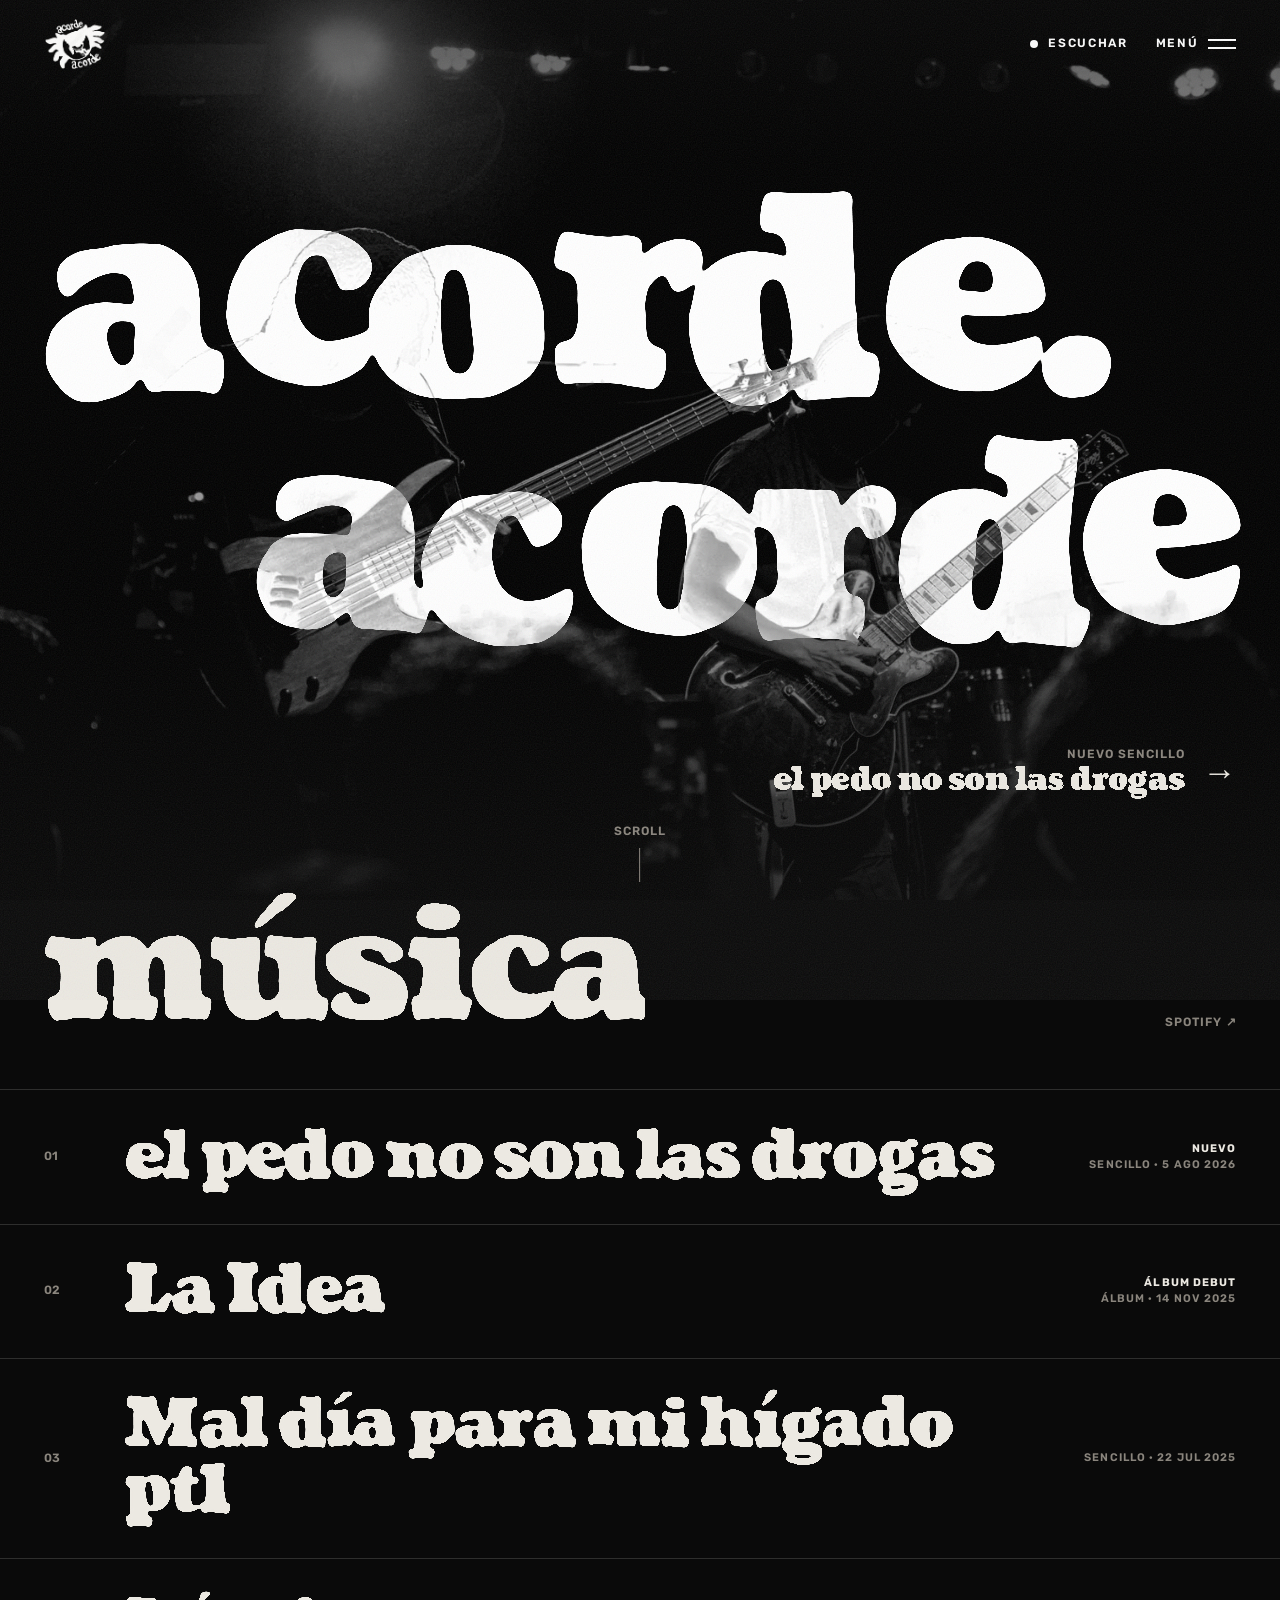
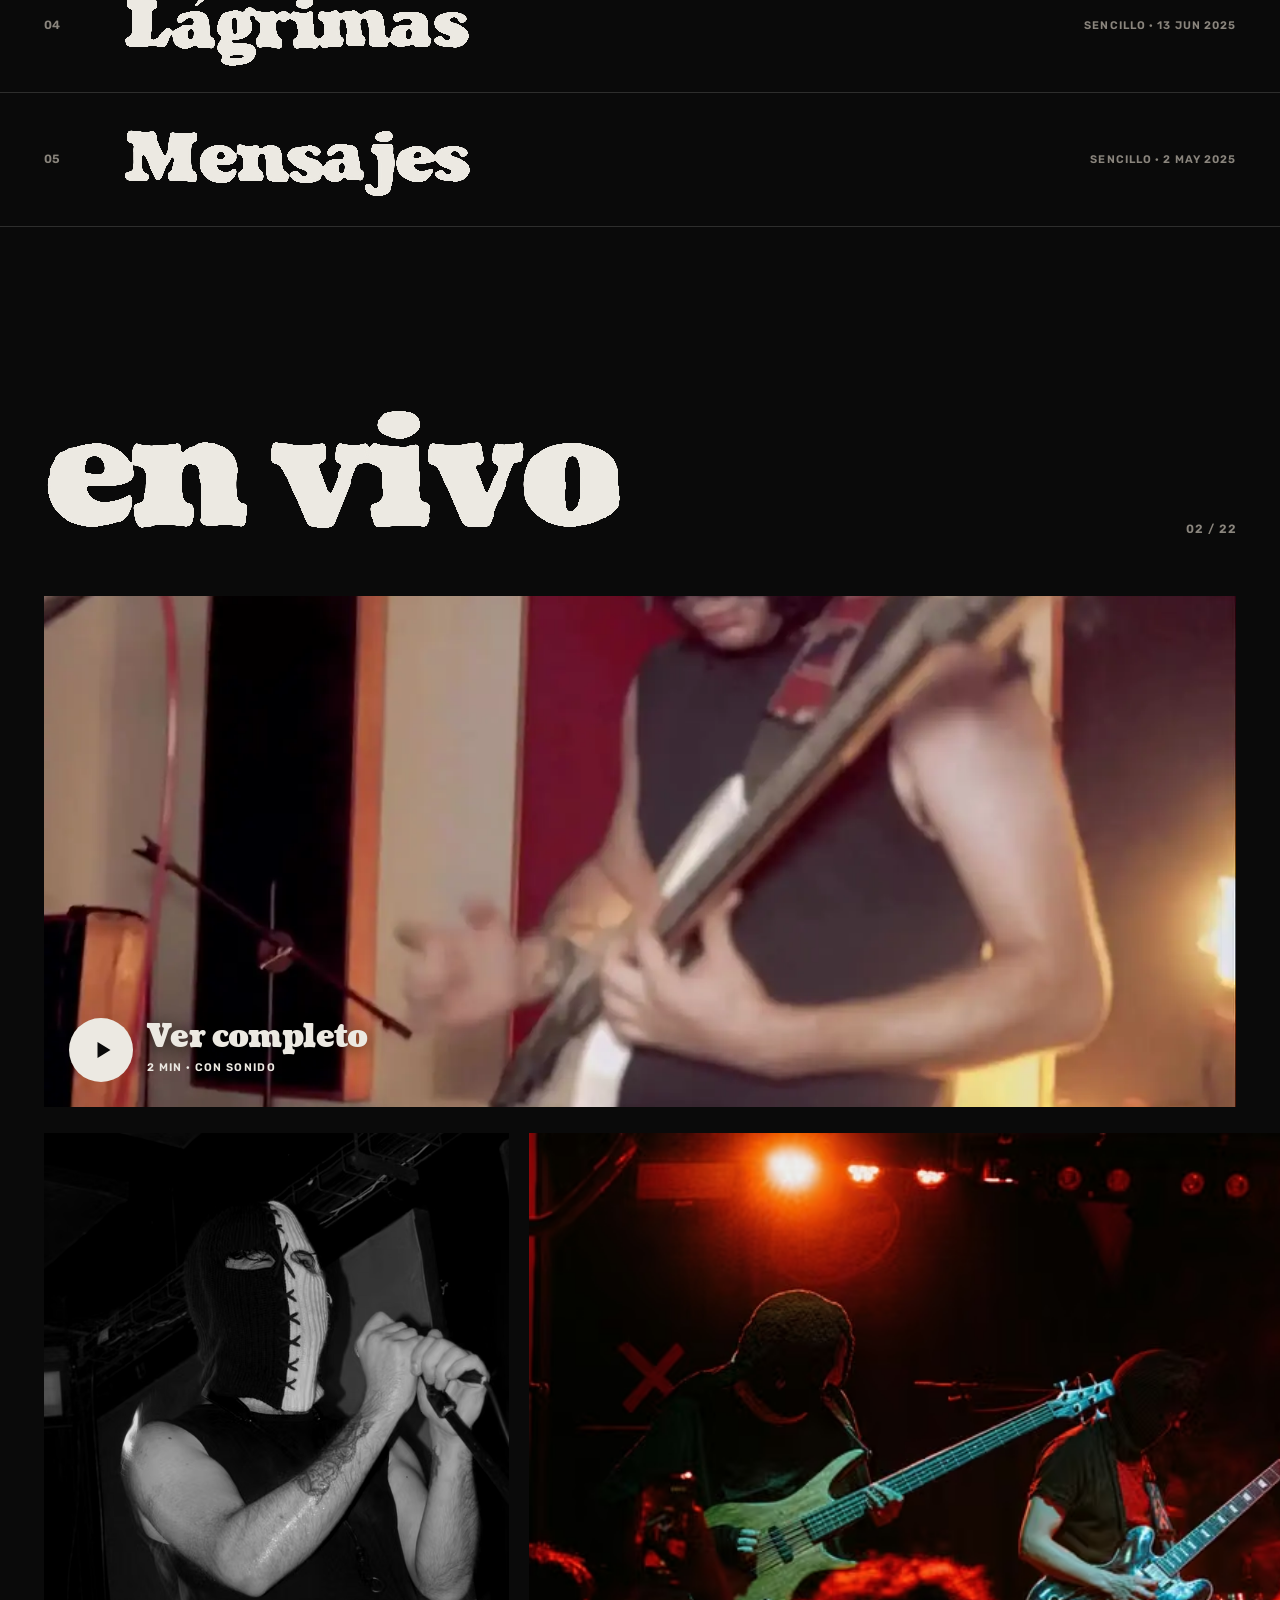
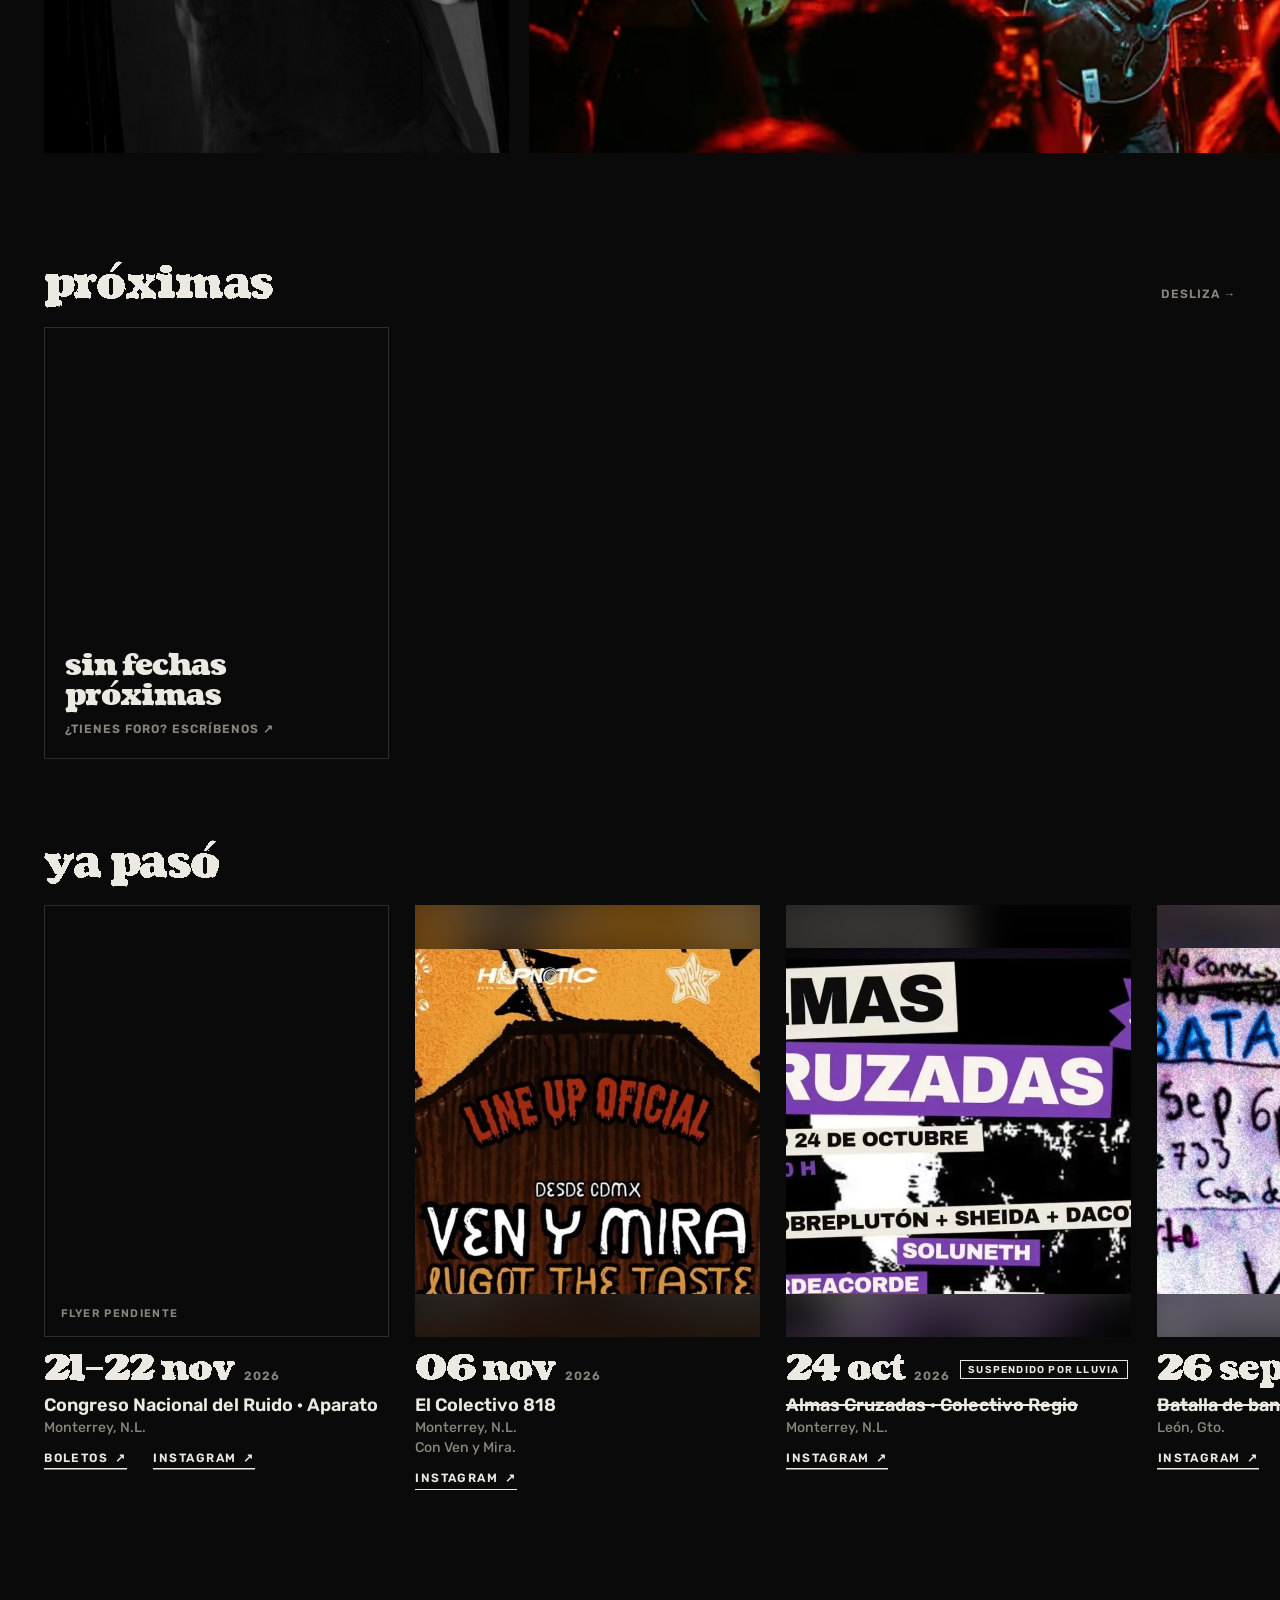
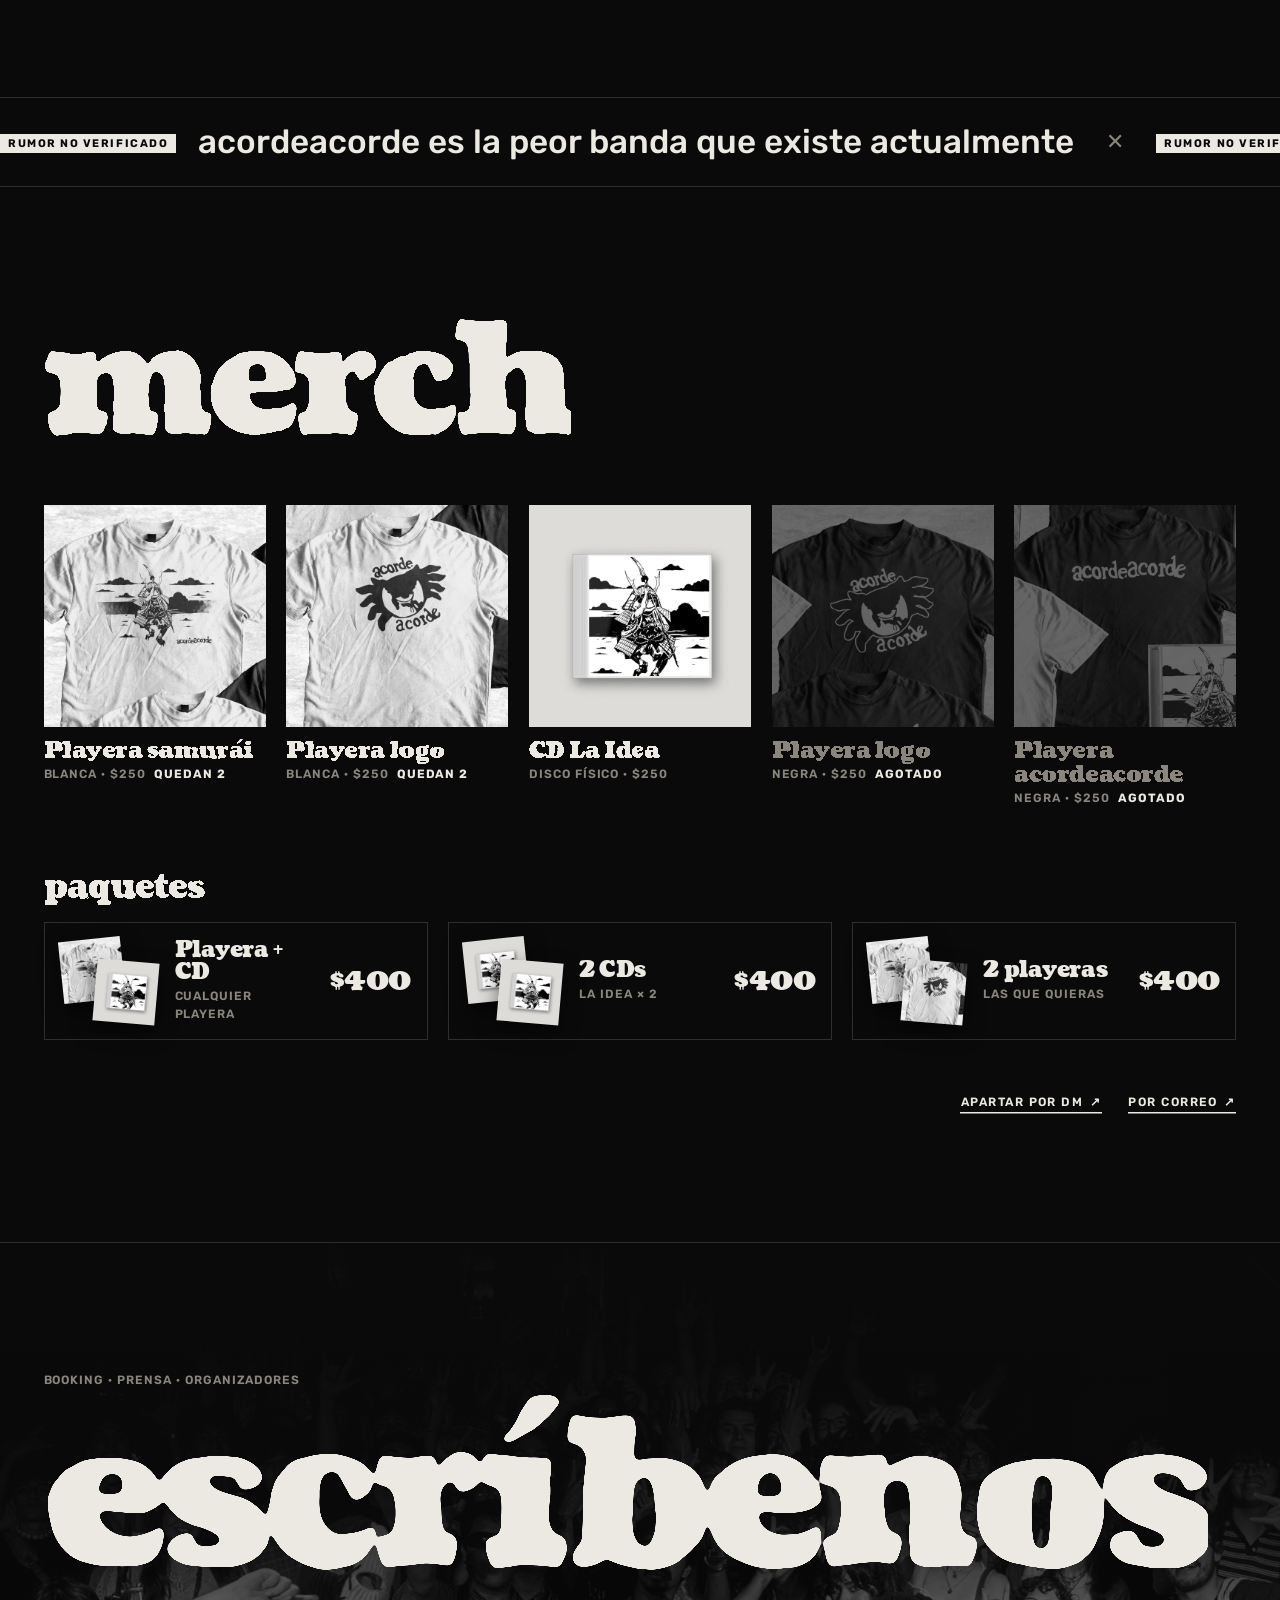
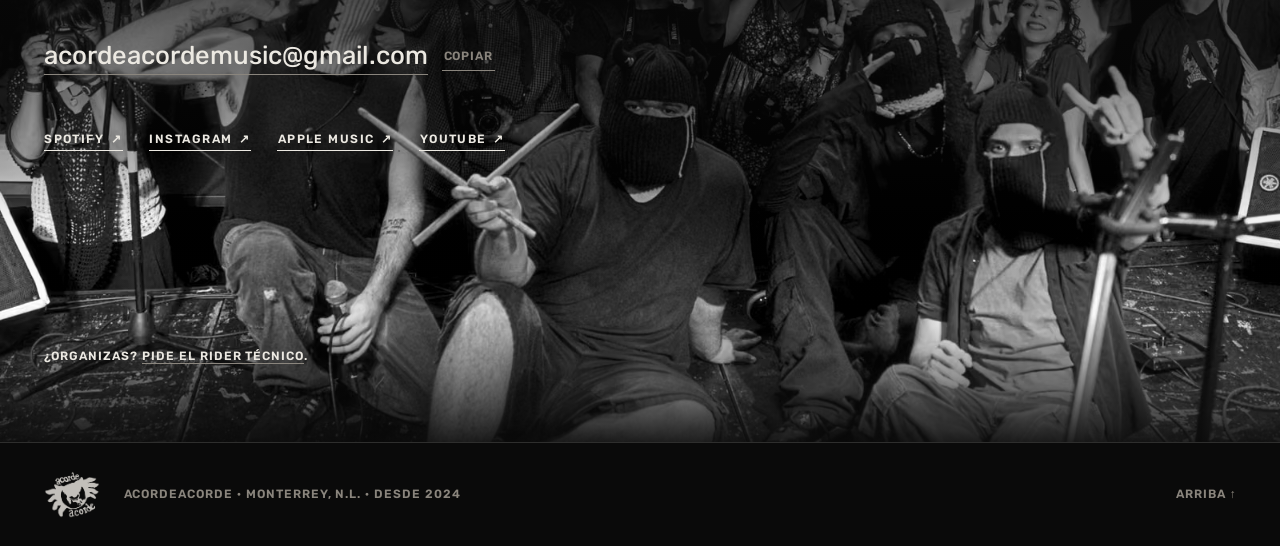
==== index.html @ 2a349753 "Celular pensado para el dedo - Barra inferior flotante (música, en vivo, merch, contacto) que marca " ====
<!doctype html>
<html lang="es-MX">
<head>
  <meta charset="utf-8">
  <meta name="viewport" content="width=device-width, initial-scale=1">
  <title>acordeacorde — sitio oficial</title>
  <meta name="description" content="acordeacorde: banda enmascarada de Monterrey, N.L. Noise rock, punk, post-punk, stoner, progresivo, teatro y poesía. Escucha La Idea y el nuevo sencillo “el pedo no son las drogas”.">
  <meta name="theme-color" content="#0a0a0a">
  <link rel="canonical" href="./">

  <meta property="og:type" content="website">
  <meta property="og:site_name" content="acordeacorde">
  <meta property="og:title" content="acordeacorde — sitio oficial">
  <meta property="og:description" content="Banda enmascarada de Monterrey, N.L. Nuevo sencillo: el pedo no son las drogas.">
  <meta property="og:image" content="assets/brand/og.jpg">
  <meta property="og:image:width" content="1200">
  <meta property="og:image:height" content="630">
  <meta property="og:locale" content="es_MX">
  <meta name="twitter:card" content="summary_large_image">

  <link rel="icon" href="assets/brand/favicon-32.png" sizes="32x32" type="image/png">
  <link rel="apple-touch-icon" href="assets/brand/apple-touch-icon.png">

  <link rel="preconnect" href="https://fonts.googleapis.com">
  <link rel="preconnect" href="https://fonts.gstatic.com" crossorigin>
  <link href="https://fonts.googleapis.com/css2?family=Coustard:wght@900&family=Rubik:wght@400..800&display=swap" rel="stylesheet">
  <link rel="preload" as="image" href="assets/brand/logo-hueso.webp">
  <link rel="stylesheet" href="styles.css">
  <script>document.documentElement.classList.add("js")</script>

  <script type="application/ld+json">
  {"@context":"https://schema.org","@type":"MusicGroup","name":"acordeacorde","foundingDate":"2024","foundingLocation":{"@type":"Place","name":"Monterrey, Nuevo León, México"},"genre":["Noise rock","Punk","Post-punk","Stoner","Rock progresivo","Experimental"],"email":"acordeacordemusic@gmail.com","sameAs":["https://open.spotify.com/artist/30RUl4HTPHJGzQqRHe2yyr","https://www.instagram.com/acorde_acorde/","https://music.apple.com/mx/artist/acordeacorde/1810382098","https://www.youtube.com/@acorde_acorde"],"album":[{"@type":"MusicAlbum","name":"La Idea","datePublished":"2025-11-14"}]}
  </script>
</head>
<body>
  <a class="skip" href="#contenido">Saltar al contenido</a>

  <!-- Filtro de tinta (lettering del logo). main.js lo hace "hervir". -->
  <svg class="defs" width="0" height="0" aria-hidden="true" focusable="false">
    <filter id="tinta" x="-5%" y="-10%" width="110%" height="120%" color-interpolation-filters="sRGB">
      <feTurbulence type="fractalNoise" baseFrequency="0.012" numOctaves="2" seed="7" result="ruido"/>
      <feDisplacementMap in="SourceGraphic" in2="ruido" scale="14" result="movido"/>
      <feGaussianBlur in="movido" stdDeviation="4" result="corrido"/>
      <feColorMatrix in="corrido" type="matrix" values="1 0 0 0 0  0 1 0 0 0  0 0 1 0 0  0 0 0 24 -11"/>
    </filter>
    <!-- misma tinta a escala de títulos y subtítulos -->
    <filter id="tinta-m" x="-5%" y="-15%" width="110%" height="130%" color-interpolation-filters="sRGB">
      <feTurbulence type="fractalNoise" baseFrequency="0.024" numOctaves="2" seed="7" result="ruido"/>
      <feDisplacementMap in="SourceGraphic" in2="ruido" scale="6" result="movido"/>
      <feGaussianBlur in="movido" stdDeviation="1.7" result="corrido"/>
      <feColorMatrix in="corrido" type="matrix" values="1 0 0 0 0  0 1 0 0 0  0 0 1 0 0  0 0 0 24 -11"/>
    </filter>
    <filter id="tinta-s" x="-5%" y="-20%" width="110%" height="140%" color-interpolation-filters="sRGB">
      <feTurbulence type="fractalNoise" baseFrequency="0.05" numOctaves="2" seed="7" result="ruido"/>
      <feDisplacementMap in="SourceGraphic" in2="ruido" scale="2.6" result="movido"/>
      <feGaussianBlur in="movido" stdDeviation=".7" result="corrido"/>
      <feColorMatrix in="corrido" type="matrix" values="1 0 0 0 0  0 1 0 0 0  0 0 1 0 0  0 0 0 18 -8"/>
    </filter>
    <filter id="tinta-fina" x="-5%" y="-5%" width="110%" height="110%">
      <feTurbulence type="fractalNoise" baseFrequency="0.03" numOctaves="2" seed="7"/>
      <feDisplacementMap in="SourceGraphic" scale="4"/>
    </filter>
  </svg>

  <!-- ============ INTRO ============ -->
  <div class="intro" id="intro" aria-hidden="true">
    <img class="intro__logo" src="assets/brand/logo-hueso.webp" width="524" height="442" alt="">
    <p class="intro__txt"><span>Monterrey, N.L.</span><span>desde 2024</span></p>
    <button class="intro__saltar" id="introSaltar" tabindex="-1">Saltar</button>
  </div>

  <div class="grano" aria-hidden="true"></div>

  <!-- ============ ENCABEZADO ============ -->
  <header class="top" id="top">
    <a class="top__logo" href="#inicio" aria-label="acordeacorde, inicio">
      <img src="assets/brand/logo-hueso.webp" width="524" height="442" alt="">
    </a>
    <a class="top__escuchar" href="#musica"><span class="punto" aria-hidden="true"></span>Escuchar</a>
    <button class="top__menu" id="menuBtn" aria-expanded="false" aria-controls="menu">
      <span class="top__menu-txt">Menú</span><span class="top__menu-ic" aria-hidden="true"><i></i><i></i></span>
    </button>
  </header>

  <nav class="menu" id="menu" aria-label="Secciones" hidden>
    <ul>
      <li><a href="#musica"><span>Música</span></a></li>
      <li><a href="#en-vivo"><span>En vivo</span></a></li>
      <li><a href="#merch"><span>Merch</span></a></li>
      <li><a href="#contacto"><span>Contacto</span></a></li>
    </ul>
    <p class="menu__pie mono"><a id="menuCorreo" href="mailto:acordeacordemusic@gmail.com">acordeacordemusic@gmail.com</a></p>
  </nav>

  <main id="contenido">

    <!-- ============ INICIO ============ -->
    <section class="inicio" id="inicio" aria-labelledby="titulo">
      <div class="inicio__foto" id="heroFotos" aria-hidden="true"><!-- main.js --></div>

      <h1 class="nombre" id="titulo">
        <span class="sr-only">acordeacorde</span>
        <span class="nombre__l" aria-hidden="true">acorde.</span>
        <span class="nombre__l nombre__l--2" aria-hidden="true">acorde</span>
      </h1>

      <div class="inicio__pie">
        <a class="nuevo" href="#musica" data-abre="0">
          <span class="mono">Nuevo sencillo</span>
          <b>el pedo no son las drogas</b>
          <span class="nuevo__flecha" aria-hidden="true">→</span>
        </a>
      </div>
      <span class="inicio__scroll mono" aria-hidden="true">Scroll</span>
    </section>

    <!-- ============ MÚSICA ============ -->
    <section class="musica" id="musica" aria-labelledby="musicaT">
      <header class="sec-head">
        <h2 class="sec-head__t lineas" id="musicaT">Música</h2>
        <a class="sec-head__link mono" id="spotifyArtista" href="https://open.spotify.com/artist/30RUl4HTPHJGzQqRHe2yyr" target="_blank" rel="noopener">Spotify ↗</a>
      </header>
      <ol class="lista" id="lanzamientos"><!-- main.js --></ol>
    </section>

    <!-- ============ EN VIVO ============ -->
    <section class="vivo" id="en-vivo" aria-labelledby="vivoT">
      <header class="sec-head">
        <h2 class="sec-head__t lineas" id="vivoT">En vivo</h2>
        <span class="sec-head__link mono" id="tiraCuenta" aria-hidden="true"></span>
      </header>
      <div class="video" id="video" hidden><!-- main.js --></div>
      <div class="tira" id="tira" tabindex="0" aria-label="Fotos en vivo. Usa las flechas para recorrerlas."><!-- main.js --></div>

      <div class="agenda">
        <div class="agenda__head">
          <h3>próximas</h3>
          <span class="mono agenda__hint" aria-hidden="true">desliza →</span>
        </div>
        <ol class="fechas" id="fechasProx" tabindex="0" aria-label="Próximas fechas. Usa las flechas para recorrerlas."><!-- main.js --></ol>
        <div class="agenda__head" id="pasadasHead">
          <h3>ya pasó</h3>
        </div>
        <ol class="fechas fechas--pasadas" id="fechasPas" tabindex="0" aria-label="Fechas pasadas. Usa las flechas para recorrerlas."><!-- main.js --></ol>
      </div>
    </section>

    <!-- ============ RUMORES (ficción declarada) ============ -->
    <div class="rumor" role="note" aria-label="Rumores no verificados (ficción)">
      <div class="rumor__pista">
        <span><b>Rumor no verificado</b> acordeacorde es la peor banda que existe actualmente</span><i aria-hidden="true">✕</i>
        <span><b>Rumor no verificado</b> uno de sus integrantes tiene prohibido entrar a Brasil</span><i aria-hidden="true">✕</i>
        <span>“Hacen buena mierda” — Maderito</span><i aria-hidden="true">✕</i>
        <span aria-hidden="true"><b>Rumor no verificado</b> acordeacorde es la peor banda que existe actualmente</span><i aria-hidden="true">✕</i>
        <span aria-hidden="true"><b>Rumor no verificado</b> uno de sus integrantes tiene prohibido entrar a Brasil</span><i aria-hidden="true">✕</i>
        <span aria-hidden="true">“Hacen buena mierda” — Maderito</span><i aria-hidden="true">✕</i>
      </div>
    </div>

    <!-- ============ MERCH ============ -->
    <section class="merch" id="merch" aria-labelledby="merchT">
      <header class="sec-head">
        <h2 class="sec-head__t lineas" id="merchT">Merch</h2>
      </header>
      <div id="catalogo"><!-- main.js --></div>
    </section>

    <!-- ============ CONTACTO ============ -->
    <section class="contacto" id="contacto" aria-labelledby="contactoT">
      <div class="contacto__foto" id="publico" aria-hidden="true"><!-- main.js --></div>
      <p class="mono contacto__k">Booking · prensa · organizadores</p>
      <h2 class="contacto__t" id="contactoT"><a id="correoGrande" href="mailto:acordeacordemusic@gmail.com"><span class="lineas">Escríbenos</span></a></h2>
      <p class="contacto__correo"><a id="correoTxt" href="mailto:acordeacordemusic@gmail.com">acordeacordemusic@gmail.com</a> <button class="copiar mono" id="copiar" type="button">Copiar</button></p>
      <ul class="redes" id="redes"><!-- main.js --></ul>
      <p class="mono contacto__rider">¿Organizas? <a id="riderLink" href="mailto:acordeacordemusic@gmail.com">Pide el rider técnico</a>.</p>
    </section>
  </main>

  <!-- Barra inferior (solo celular): navegación al alcance del pulgar -->
  <nav class="barra" id="barra" aria-label="Secciones">
    <a href="#musica" data-s="musica"><span>música</span></a>
    <a href="#en-vivo" data-s="en-vivo"><span>en vivo</span></a>
    <a href="#merch" data-s="merch"><span>merch</span></a>
    <a href="#contacto" data-s="contacto"><span>contacto</span></a>
  </nav>

  <footer class="pie">
    <img src="assets/brand/logo-hueso.webp" width="524" height="442" alt="" loading="lazy">
    <p class="mono">acordeacorde · Monterrey, N.L. · desde 2024</p>
    <a class="mono" href="#inicio">Arriba ↑</a>
  </footer>

  <!-- Portada flotante (lista de música, escritorio) -->
  <div class="flota" id="flota" aria-hidden="true"><img alt=""></div>

  <!-- Detalle de lanzamiento -->
  <dialog class="detalle" id="detalle" aria-labelledby="detalleT">
    <div class="detalle__asa" id="detalleAsa" aria-hidden="true"><i></i></div>
    <button class="detalle__cerrar mono" id="detalleCerrar">Cerrar ✕</button>
    <div class="detalle__in" id="detalleIn"><!-- main.js --></div>
  </dialog>

  <script src="contenido.js"></script>
  <script src="main.js"></script>
</body>
</html>
---- styles.css ----
/* =====================================================================
   acordeacorde — noir
   Negro, hueso, gris y grano. Nada más.
   ===================================================================== */

:root {
  --negro: #0a0a0a;
  --negro-2: #141414;
  --hueso: #ece9e2;
  --gris: #8a857d;
  --linea: rgba(236, 233, 226, .16);

  --logo: "Coustard", Georgia, serif;
  --sans: "Rubik", "Helvetica Neue", Arial, sans-serif;
  --mono: var(--sans);

  --m: clamp(16px, 3.4vw, 56px);
  --ease: cubic-bezier(.76, 0, .24, 1);
  --out: cubic-bezier(.16, 1, .3, 1);
}

*, *::before, *::after { box-sizing: border-box; }
html { -webkit-text-size-adjust: 100%; scroll-behavior: smooth; scroll-padding-top: 90px; }
body {
  margin: 0; background: var(--negro); color: var(--hueso);
  font-family: var(--sans); font-size: 17px; font-weight: 450; line-height: 1.45;
  overflow-x: hidden; -webkit-font-smoothing: antialiased;
}
body.bloqueado { overflow: hidden; }
img { display: block; max-width: 100%; height: auto; }
a { color: inherit; text-decoration: none; }
button { font: inherit; color: inherit; background: none; border: 0; padding: 0; cursor: pointer; }
:focus-visible { outline: 2px solid var(--hueso); outline-offset: 4px; }
::selection { background: var(--hueso); color: var(--negro); }
.mono { font-family: var(--mono); font-weight: 600; font-size: 12px; letter-spacing: .08em; text-transform: uppercase; line-height: 1.5; }
.sr-only { position: absolute; width: 1px; height: 1px; overflow: hidden; clip: rect(0 0 0 0); white-space: nowrap; }
.skip { position: absolute; left: 8px; top: -60px; z-index: 999; background: var(--hueso); color: var(--negro); padding: 10px 14px; }
.skip:focus { top: 8px; }
.defs { position: absolute; }

/* grano de película */
.grano {
  position: fixed; inset: -100px; z-index: 90; pointer-events: none; opacity: .09;
  background: url("data:image/svg+xml,%3Csvg xmlns='http://www.w3.org/2000/svg' width='200' height='200'%3E%3Cfilter id='g'%3E%3CfeTurbulence type='fractalNoise' baseFrequency='.85' numOctaves='2' stitchTiles='stitch'/%3E%3C/filter%3E%3Crect width='100%25' height='100%25' filter='url(%23g)'/%3E%3C/svg%3E");
  animation: grano .9s steps(5) infinite;
}
@keyframes grano { 20% { transform: translate(-40px, 20px); } 40% { transform: translate(30px, -50px); } 60% { transform: translate(-20px, 40px); } 80% { transform: translate(50px, 10px); } }

/* ---------- INTRO ---------- */
.intro {
  position: fixed; inset: 0; z-index: 200; background: var(--negro);
  display: grid; place-items: center; align-content: center; gap: 28px;
}
.intro__logo {
  width: min(56vw, 360px); filter: url(#tinta-fina);
  clip-path: circle(0% at 48% 56%);
  animation: tintaRiega 1.25s var(--out) .15s forwards;
}
@keyframes tintaRiega { to { clip-path: circle(80% at 48% 56%); } }
.intro__txt { display: flex; gap: 24px; margin: 0; font-family: var(--mono); font-weight: 600; font-size: 11px; letter-spacing: .3em; text-transform: uppercase; color: var(--gris); }
.intro__txt span { opacity: 0; animation: aparece .6s ease forwards; }
.intro__txt span:first-child { animation-delay: .9s; }
.intro__txt span:last-child { animation-delay: 1.05s; }
@keyframes aparece { to { opacity: 1; } }
.intro__saltar { position: absolute; bottom: 24px; right: var(--m); font-family: var(--mono); font-weight: 600; font-size: 11px; letter-spacing: .2em; text-transform: uppercase; color: var(--gris); }
.intro.sale { animation: introSale 1s var(--ease) forwards; }
.intro.sale .intro__logo { animation: none; clip-path: none; transform: scale(.9); transition: transform 1s var(--ease); }
@keyframes introSale { to { clip-path: inset(0 0 100% 0); } }
.intro.fuera { display: none; }
.no-js .intro, .sin-intro .intro { display: none; }

/* ---------- ENCABEZADO ---------- */
.top {
  position: fixed; top: 0; left: 0; right: 0; z-index: 60;
  display: flex; align-items: center; gap: 28px; padding: 18px var(--m);
  mix-blend-mode: difference; color: #fff;
}
.top__logo { margin-right: auto; }
.top__logo img { width: 62px; filter: brightness(1.1); }
.top__escuchar, .top__menu { font-family: var(--mono); font-weight: 600; font-size: 12px; letter-spacing: .14em; text-transform: uppercase; display: inline-flex; align-items: center; gap: 10px; }
.punto { width: 8px; height: 8px; border-radius: 50%; background: currentColor; animation: late 1.6s ease-in-out infinite; }
@keyframes late { 50% { transform: scale(.4); opacity: .4; } }
.top__menu-ic { position: relative; width: 28px; height: 10px; }
.top__menu-ic i { position: absolute; left: 0; right: 0; height: 2px; background: currentColor; transition: transform .5s var(--ease), top .5s var(--ease); }
.top__menu-ic i:first-child { top: 0; }
.top__menu-ic i:last-child { top: 8px; }
.menu-abierto .top__menu-ic i:first-child { top: 4px; transform: rotate(45deg); }
.menu-abierto .top__menu-ic i:last-child { top: 4px; transform: rotate(-45deg); }
@media (max-width: 520px) { .top__escuchar { display: none; } .top__logo img { width: 52px; } }

/* ---------- MENÚ ---------- */
.menu {
  position: fixed; inset: 0; z-index: 55; background: var(--negro-2);
  display: flex; flex-direction: column; justify-content: center; padding: 100px var(--m) 32px;
  clip-path: inset(0 0 100% 0); transition: clip-path .8s var(--ease), visibility 0s .8s; visibility: hidden;
}
.menu[hidden] { display: flex; }
.menu-abierto .menu { clip-path: inset(0); visibility: visible; transition: clip-path .8s var(--ease); }
.menu ul { list-style: none; margin: 0; padding: 0; }
.menu li { overflow: hidden; margin-bottom: -.12em; font-size: clamp(56px, 13vw, 170px); line-height: 0; }
.menu li a { display: block; line-height: 1; }
.menu a span {
  display: inline-block; font-family: var(--logo); font-weight: 900; text-transform: lowercase; filter: url(#tinta-m);
  font-size: clamp(56px, 13vw, 170px); line-height: 1.12; letter-spacing: -.04em; padding-right: .1em;
  transform: translateY(105%); transition: transform .8s var(--out), color .3s;
}
.menu-abierto .menu a span { transform: none; }
.menu li:nth-child(2) a span { transition-delay: .05s; }
.menu li:nth-child(3) a span { transition-delay: .1s; }
.menu li:nth-child(4) a span { transition-delay: .15s; }
.menu ul:hover a span { color: var(--gris); }
.menu ul a:hover span, .menu a:focus-visible span { color: var(--hueso); }
.menu__pie { margin-top: auto; color: var(--gris); }

/* ---------- INICIO ---------- */
.inicio {
  position: relative; min-height: 100vh; min-height: 100svh; overflow: hidden;
  display: flex; flex-direction: column; justify-content: center; padding: 110px var(--m) 40px;
}
.inicio__foto { position: absolute; z-index: 0; inset: 0; overflow: hidden; background: var(--negro); }
.inicio__foto::after {
  content: ""; position: absolute; inset: 0; z-index: 2; pointer-events: none;
  background: linear-gradient(to bottom, rgba(10,10,10,.55) 0%, rgba(10,10,10,0) 22%, rgba(10,10,10,0) 62%, rgba(10,10,10,.75) 100%);
}
.inicio__foto img {
  position: absolute; inset: 0; width: 100%; height: 100%; object-fit: cover;
  filter: grayscale(1) contrast(1.12) brightness(.62);
  clip-path: inset(100% 0 0 0); transform: scale(1.12);
  transition: clip-path 1.3s var(--ease), transform 6s linear;
}
.inicio__foto img.ve { clip-path: inset(0); transform: scale(1); }
.inicio__foto img.sale { z-index: 0; }
.inicio__foto img.ve { z-index: 1; }

.nombre {
  position: relative; z-index: 2; margin: 0; font-family: var(--logo); font-weight: 900; text-transform: lowercase;
  font-size: 22vw; line-height: .86; letter-spacing: -.045em;
  color: #fff; mix-blend-mode: difference;
}
.nombre__l { display: block; padding: .02em 0 .1em; filter: url(#tinta); white-space: nowrap; }
.nombre__l--2 { text-align: right; margin-top: -.12em; }
.nombre i {
  font-style: normal; display: inline-block; transform-origin: 50% 90%;
  transform: translateY(var(--y, 0)) rotate(var(--g, 0));
}
.js .nombre i { opacity: 0; transform: translateY(-1.1em) rotate(calc(var(--g, 0deg) * -6)); }
.listo .nombre i {
  opacity: 1; transform: translateY(var(--y, 0)) rotate(var(--g, 0));
  transition: transform 1s cubic-bezier(.34, 1.56, .64, 1) var(--d, 0s), opacity .2s linear var(--d, 0s);
}
.listo .nombre i.brinca { animation: brinca .6s cubic-bezier(.34, 1.56, .64, 1); }
@keyframes brinca {
  0% { transform: translateY(var(--y, 0)) rotate(var(--g, 0)); }
  40% { transform: translateY(calc(var(--y, 0em) - .16em)) rotate(calc(var(--g, 0deg) * -3)); }
  100% { transform: translateY(var(--y, 0)) rotate(var(--g, 0)); }
}

.inicio__pie {
  position: relative; z-index: 3; display: flex; justify-content: flex-end; align-items: flex-end; gap: 24px;
  margin-top: 6vh; flex-wrap: wrap;
}
.nuevo { display: grid; grid-template-columns: auto auto; gap: 2px 18px; align-items: end; text-align: right; }
.nuevo .mono { grid-column: 1; color: var(--gris); }
.nuevo b { grid-column: 1; font-family: var(--logo); font-weight: 900; letter-spacing: -.02em; filter: url(#tinta-s); font-size: clamp(22px, 2.4vw, 34px); line-height: 1.05; }
.nuevo__flecha { grid-column: 2; grid-row: 1 / span 2; font-size: 34px; transition: transform .5s var(--out); }
.nuevo:hover .nuevo__flecha { transform: translateX(8px); }
.inicio__scroll { position: absolute; left: 50%; bottom: 18px; transform: translateX(-50%); color: var(--gris); z-index: 3; }
.inicio__scroll::after { content: ""; display: block; width: 1px; height: 34px; margin: 8px auto 0; background: currentColor; animation: baja 1.8s var(--ease) infinite; transform-origin: top; }
@keyframes baja { 0% { transform: scaleY(0); } 50% { transform: scaleY(1); transform-origin: top; } 51% { transform-origin: bottom; } 100% { transform: scaleY(0); transform-origin: bottom; } }
@media (max-width: 760px) {
  .nombre { font-size: 23.4vw; }
  .inicio__pie { flex-direction: column; align-items: flex-start; }
  .nuevo { text-align: left; }
}

/* ---------- Texto que entra por líneas ---------- */
.lineas .l { display: block; overflow: hidden; padding: .3em 0 .08em; margin: -.3em 0 -.08em; }
.lineas .l > span { display: inline-block; }
.js .lineas .l > span { transform: translateY(105%); transition: transform 1.1s var(--out) var(--d, 0s); }
.js .lineas.visto .l > span { transform: none; }

/* ---------- Encabezado de sección ---------- */
.sec-head { display: flex; align-items: flex-end; justify-content: space-between; gap: 20px; padding: 0 var(--m); margin-bottom: clamp(24px, 4vw, 56px); }
.sec-head__t { margin: 0; font-family: var(--logo); font-weight: 900; text-transform: lowercase; filter: url(#tinta-m); font-size: clamp(64px, 12vw, 200px); line-height: .9; letter-spacing: -.04em; }
.sec-head__link { color: var(--gris); padding-bottom: .6em; white-space: nowrap; }
.sec-head__link:hover { color: var(--hueso); }

/* ---------- MÚSICA: lista tipo proyectos ---------- */
.musica { padding-bottom: clamp(90px, 14vw, 200px); }
.lista { list-style: none; margin: 0; padding: 0; border-top: 1px solid var(--linea); }
.lista li { border-bottom: 1px solid var(--linea); }
.lista button {
  width: 100%; display: grid; grid-template-columns: 64px 1fr auto; align-items: center; gap: 16px;
  padding: clamp(18px, 2.6vw, 34px) var(--m); text-align: left; position: relative; overflow: hidden;
}
.lista button::before {
  content: ""; position: absolute; inset: 0; background: var(--hueso); transform: scaleY(0); transform-origin: bottom;
  transition: transform .6s var(--ease); z-index: 0;
}
.lista button > * { position: relative; z-index: 1; transition: color .4s; }
.lista button:hover::before, .lista button:focus-visible::before { transform: scaleY(1); }
.lista button:hover > *, .lista button:focus-visible > * { color: var(--negro); }
.lista__n { font-family: var(--mono); font-weight: 600; font-size: 12px; color: var(--gris); }
.lista__t { font-family: var(--logo); font-weight: 900; filter: url(#tinta-m); font-size: clamp(30px, 5.2vw, 84px); line-height: 1; letter-spacing: -.03em; transition: transform .6s var(--out), color .4s; }
.lista button:hover .lista__t { transform: translateX(14px); }
.lista__m { font-family: var(--mono); font-weight: 600; font-size: 11px; letter-spacing: .1em; text-transform: uppercase; color: var(--gris); text-align: right; white-space: nowrap; }
.lista__m b { display: block; color: var(--hueso); font-weight: 700; }
.lista button:hover .lista__m b { color: var(--negro); }
.lista__mini { display: none; }
@media (max-width: 700px) {
  .lista button { grid-template-columns: 56px 1fr; grid-template-rows: auto auto; gap: 4px 14px; }
  .lista__t { filter: url(#tinta-s); }
  .lista__mini { display: block; grid-row: 1 / span 2; width: 56px; height: 56px; object-fit: cover; }
  .lista__n { display: none; }
  .lista__m { grid-column: 2; text-align: left; }
  .lista__m b { display: inline; margin-right: 8px; }
}

/* portada que sigue al cursor */
.flota {
  position: fixed; top: 0; left: 0; z-index: 40; width: 300px; aspect-ratio: 1; pointer-events: none;
  opacity: 0; transform: translate(-50%, -50%) scale(.6); transition: opacity .35s, scale .35s;
}
.flota img { width: 100%; height: 100%; object-fit: cover; box-shadow: 0 30px 60px rgba(0,0,0,.6); }
.flota.ve { opacity: 1; }
@media (hover: none), (max-width: 700px) { .flota { display: none; } }

/* ---------- DETALLE ---------- */
.detalle {
  border: 0; padding: 0; margin: 0; max-width: none; max-height: none; width: 100%; height: 100%;
  background: var(--negro); color: var(--hueso); overflow-y: auto;
}
.detalle::backdrop { background: rgba(0,0,0,.7); }
.detalle[open] { animation: detalleEntra .7s var(--ease); }
@keyframes detalleEntra { from { clip-path: inset(100% 0 0 0); } to { clip-path: inset(0); } }
.detalle__cerrar { position: sticky; top: 0; display: block; margin-left: auto; padding: 22px var(--m); z-index: 2; color: var(--gris); }
.detalle__cerrar:hover { color: var(--hueso); }
.detalle__in { display: grid; grid-template-columns: minmax(0, 5fr) minmax(0, 6fr); gap: clamp(24px, 5vw, 80px); padding: 0 var(--m) 60px; align-items: start; }
.detalle__portada { position: sticky; top: 70px; }
.detalle__portada img { width: 100%; aspect-ratio: 1; object-fit: cover; }
.detalle h2 { margin: 6px 0 18px; font-family: var(--logo); font-weight: 900; filter: url(#tinta-m); font-size: clamp(40px, 5.4vw, 92px); line-height: .95; letter-spacing: -.035em; }
.detalle .mono { color: var(--gris); }
.pistas { list-style: none; margin: 0 0 28px; padding: 0; border-top: 1px solid var(--linea); counter-reset: p; }
.pistas li { display: grid; grid-template-columns: 34px 1fr auto; gap: 10px; padding: 11px 0; border-bottom: 1px solid var(--linea); counter-increment: p; font-size: 18px; font-weight: 500; }
.pistas li::before { content: counter(p, decimal-leading-zero); font-family: var(--mono); font-weight: 600; font-size: 12px; color: var(--gris); padding-top: 4px; }
.pistas span:last-child { font-family: var(--mono); font-weight: 600; font-size: 12px; color: var(--gris); padding-top: 4px; }
.reproductor iframe { display: block; width: 100%; border: 0; border-radius: 12px; }
.botones { display: flex; flex-wrap: wrap; align-items: center; gap: 6px 26px; margin-top: 22px; }
/* enlace-botón: una línea de tinta que al pasar se vuelve un bloque hueso */
.boton {
  display: inline-flex; align-items: center; gap: .55em; padding: .6em .05em .5em;
  font-family: var(--mono); font-weight: 600; font-size: 12px; letter-spacing: .12em; text-transform: uppercase; line-height: 1;
  background: linear-gradient(var(--hueso), var(--hueso)) no-repeat 0 100% / 100% 1.5px;
  transition: background-size .5s var(--out), color .3s, padding .5s var(--out);
}
.boton i { font-style: normal; display: inline-block; transition: transform .5s var(--out); }
.boton:hover, .boton:focus-visible { background-size: 100% 100%; color: var(--negro); padding-inline: .7em; }
.boton:hover i, .boton:focus-visible i { transform: rotate(45deg); }
@media (max-width: 800px) {
  .detalle__in { grid-template-columns: 1fr; }
  .detalle__portada { position: static; max-width: 260px; }
}

/* ---------- VIDEO ---------- */
.video { position: relative; margin: 0 var(--m) clamp(16px, 2vw, 28px); aspect-ratio: 21 / 9; overflow: hidden; background: var(--negro-2); }
.video video { width: 100%; height: 100%; object-fit: cover; display: block; }
.video__ver {
  position: absolute; left: clamp(14px, 2vw, 28px); bottom: clamp(14px, 2vw, 28px);
  display: flex; align-items: center; gap: 14px; text-align: left; color: var(--hueso);
}
.video__play { width: clamp(48px, 5vw, 64px); aspect-ratio: 1; border-radius: 50%; background: var(--hueso); position: relative; flex: none; transition: transform .5s var(--out); }
.video__play::after { content: ""; position: absolute; left: 54%; top: 50%; transform: translate(-50%, -50%); border-style: solid; border-width: 8px 0 8px 13px; border-color: transparent transparent transparent var(--negro); }
.video__ver > span:last-child { font-family: var(--logo); font-weight: 900; font-size: clamp(22px, 2.4vw, 34px); line-height: 1; letter-spacing: -.02em; text-shadow: 0 2px 18px rgba(0,0,0,.6); }
.video__ver small { display: block; margin-top: 6px; font-size: 11px; letter-spacing: .12em; text-shadow: none; }
.video__ver:hover .video__play { transform: scale(1.12); }
@media (max-width: 700px) { .video { aspect-ratio: 16 / 10; } }
.detalle__video { grid-column: 1 / -1; }
.detalle__video video { width: 100%; max-height: 82vh; background: #000; display: block; }

/* ---------- EN VIVO ---------- */
.vivo { padding-bottom: clamp(90px, 14vw, 200px); }
.tira {
  display: flex; gap: clamp(10px, 1.6vw, 24px); overflow-x: auto; scroll-snap-type: x proximity;
  padding: 0 var(--m) 8px; scrollbar-width: none; cursor: grab; outline-offset: -4px;
}
.tira::-webkit-scrollbar { display: none; }
.tira.arrastra { cursor: grabbing; scroll-snap-type: none; }
.tira figure { margin: 0; flex: none; height: min(70vh, 620px); scroll-snap-align: center; overflow: hidden; background: var(--negro-2); }
.tira img {
  height: 100%; width: auto; max-width: none; object-fit: cover; user-select: none; -webkit-user-drag: none;
  filter: grayscale(1) contrast(1.1) brightness(.85); transition: filter .6s, transform 1.2s var(--out);
}
.tira figure:hover img, .tira figure.activa img { filter: none; }
.tira figure:hover img { transform: scale(1.03); }
@media (max-width: 700px) { .tira figure { height: 62vh; max-width: 84vw; } .tira img { width: 100%; } }

.agenda { padding-top: clamp(56px, 8vw, 110px); }
.agenda__head { display: flex; align-items: baseline; justify-content: space-between; gap: 20px; padding: 0 var(--m); margin-bottom: 20px; }
#pasadasHead { margin-top: clamp(48px, 6vw, 80px); }
.agenda h3 { margin: 0; font-family: var(--logo); font-weight: 900; font-size: clamp(30px, 3.4vw, 52px); line-height: 1; letter-spacing: -.03em; filter: url(#tinta-s); }
.agenda__hint { color: var(--gris); }
.fechas {
  list-style: none; margin: 0; padding: 0 var(--m) 6px; display: flex; gap: clamp(16px, 2vw, 28px); align-items: flex-start;
  overflow-x: auto; overscroll-behavior-x: contain; scroll-snap-type: x proximity; scroll-padding-inline: var(--m); scrollbar-width: none; cursor: grab; outline-offset: -4px;
}
.fechas::-webkit-scrollbar { display: none; }
.fechas.arrastra { cursor: grabbing; scroll-snap-type: none; }
.fechas.rueda, .tira.rueda { scroll-snap-type: none; }
.fechas.arrastra * { pointer-events: none; }
.fecha { flex: none; width: clamp(280px, 27vw, 400px); scroll-snap-align: start; display: flex; flex-direction: column; align-items: flex-start; }
.fecha__flyer { position: relative; width: 100%; aspect-ratio: 4 / 5; overflow: hidden; background: var(--negro-2); margin-bottom: 14px; }
.fecha__flyer::before { content: ""; position: absolute; inset: -30px; background: var(--img, none) center / cover; filter: blur(26px) brightness(.45) saturate(1.2); }
.fecha__flyer img { position: relative; width: 100%; height: 100%; object-fit: contain; user-select: none; -webkit-user-drag: none; transition: transform .9s var(--out); }
.fecha__flyer:not(:disabled):hover img { transform: scale(1.03); }
.fecha__flyer:disabled { cursor: inherit; border: 1px solid var(--linea); background: none; }
.fecha__flyer:disabled::after { content: "flyer pendiente"; position: absolute; left: 16px; bottom: 14px; font-family: var(--mono); font-weight: 600; font-size: 11px; letter-spacing: .12em; text-transform: uppercase; color: var(--gris); }
.fecha__d { margin: 0; display: flex; flex-wrap: wrap; align-items: baseline; gap: 4px 10px; }
.fecha__d span { font-family: var(--logo); font-weight: 900; font-size: clamp(30px, 2.8vw, 42px); line-height: 1; letter-spacing: -.03em; filter: url(#tinta-s); }
.fecha__d small { color: var(--gris); }
.tag { font-family: var(--mono); font-weight: 600; font-size: 10px; letter-spacing: .12em; text-transform: uppercase; padding: 4px 7px 3px; border: 1px solid var(--hueso); line-height: 1; align-self: center; }
.tag--lleno { background: var(--hueso); color: var(--negro); }
.fecha__l { margin: 8px 0 0; font-weight: 600; font-size: 18px; line-height: 1.2; }
.fecha__c { margin: 2px 0 0; color: var(--gris); font-size: 14px; line-height: 1.3; }
.fecha .botones { margin-top: 8px; }
.fecha--cancelado .fecha__l, .fecha--lluvia .fecha__l { text-decoration: line-through; text-decoration-thickness: 1.5px; }
.fecha--vacia a { display: flex; flex-direction: column; justify-content: flex-end; gap: 10px; width: 100%; aspect-ratio: 4 / 5; padding: 20px; border: 1px solid var(--linea); transition: background .5s var(--out), color .3s; }
.fecha--vacia span { font-family: var(--logo); font-weight: 900; font-size: 30px; line-height: 1; letter-spacing: -.03em; }
.fecha--vacia small { color: var(--gris); }
.fecha--vacia a:hover { background: var(--hueso); color: var(--negro); }
.fecha--vacia a:hover small { color: var(--negro); }
@media (max-width: 700px) { .fecha { width: 78vw; } }
.detalle__flyer { position: sticky; top: 70px; }
.detalle__flyer img { width: 100%; height: auto; max-height: 82vh; object-fit: contain; object-position: left top; }
@media (max-width: 800px) { .detalle__flyer { position: static; } }

/* ---------- RUMORES ---------- */
.rumor { border-block: 1px solid var(--linea); overflow: hidden; padding: 20px 0; }
.rumor__pista { display: flex; gap: 32px; width: max-content; align-items: center; animation: corre 50s linear infinite; }
.rumor span { font-weight: 500; font-size: clamp(20px, 2.6vw, 38px); white-space: nowrap; }
.rumor b { font-family: var(--mono); font-weight: 700; font-size: 11px; letter-spacing: .14em; text-transform: uppercase; color: var(--negro); background: var(--hueso); padding: 3px 8px; margin-right: 14px; vertical-align: middle; }
.rumor i { color: var(--gris); font-style: normal; font-size: 22px; }
.rumor:hover .rumor__pista { animation-play-state: paused; }
@keyframes corre { to { transform: translateX(-50%); } }

/* ---------- MERCH ---------- */
.merch { padding: clamp(80px, 10vw, 140px) 0; }
.catalogo-vacio { padding: 0 var(--m); display: grid; grid-template-columns: 1fr auto; gap: 24px 60px; align-items: end; }
.catalogo-vacio p { margin: 0; font-weight: 500; font-size: clamp(26px, 3.4vw, 52px); line-height: 1.08; max-width: 18em; }
.catalogo-vacio .botones { margin: 0; }
@media (max-width: 760px) { .catalogo-vacio { grid-template-columns: 1fr; } }
.laminas { list-style: none; margin: 0; padding: 0 var(--m); display: grid; grid-template-columns: repeat(5, 1fr); gap: clamp(16px, 2vw, 28px) clamp(12px, 1.6vw, 24px); }
.lamina__img { aspect-ratio: 1; background: var(--negro-2); overflow: hidden; }
.lamina__img img { width: 100%; height: 100%; object-fit: cover; transition: transform .9s var(--out), filter .6s; }
.lamina:hover .lamina__img img { transform: scale(1.04); }
.lamina h3 { margin: 12px 0 2px; font-family: var(--logo); font-weight: 900; filter: url(#tinta-s); font-size: clamp(20px, 1.8vw, 26px); line-height: 1.05; letter-spacing: -.02em; }
.lamina p { margin: 0; color: var(--gris); }
.lamina p b { color: var(--hueso); white-space: nowrap; }
@media (max-width: 600px) { .lamina p b { display: block; margin-top: 2px; } }
@media (min-width: 601px) { .lamina p b { margin-left: 4px; } }
.lamina--agotada .lamina__img { opacity: .4; }
.lamina--agotada h3 { color: var(--gris); }
.lamina p b.agotado { color: var(--hueso); }
.paquetes { padding: clamp(40px, 5vw, 64px) var(--m) 0; }
.paquetes__t { margin: 0 0 18px; font-family: var(--logo); font-weight: 900; font-size: clamp(26px, 2.6vw, 38px); line-height: 1; letter-spacing: -.03em; filter: url(#tinta-s); }
.paquetes ul { list-style: none; margin: 0; padding: 0; display: grid; grid-template-columns: repeat(3, 1fr); gap: clamp(12px, 1.6vw, 24px); }
.paquete { display: grid; grid-template-columns: auto 1fr auto; align-items: center; gap: 18px; padding: 16px; border: 1px solid var(--linea); transition: border-color .4s; }
.paquete:hover { border-color: var(--hueso); }
.paquete__img { position: relative; width: 96px; height: 84px; flex: none; }
.paquete__img img { position: absolute; width: 62px; height: 62px; object-fit: cover; box-shadow: 0 8px 20px rgba(0,0,0,.5); transition: transform .6s var(--out); }
.paquete__img img:first-child { left: 0; top: 0; transform: rotate(-6deg); }
.paquete__img img:last-child { right: 0; bottom: 0; transform: rotate(5deg); }
.paquete:hover .paquete__img img:first-child { transform: rotate(-10deg) translate(-4px, -2px); }
.paquete:hover .paquete__img img:last-child { transform: rotate(9deg) translate(4px, 2px); }
.paquete h4 { margin: 0 0 4px; font-family: var(--logo); font-weight: 900; font-size: 22px; line-height: 1; letter-spacing: -.02em; }
.paquete p { margin: 0; color: var(--gris); }
.paquete__p { font-family: var(--logo); font-weight: 900; font-size: 26px; letter-spacing: -.02em; }
@media (max-width: 900px) { .paquetes ul { grid-template-columns: 1fr; } }
.merch__pie { padding: clamp(28px, 4vw, 48px) var(--m) 0; display: flex; flex-wrap: wrap; align-items: center; justify-content: flex-end; gap: 18px 32px; }
.merch__pie p { margin: 0; color: var(--hueso); }
.merch__pie .botones { margin: 0; }
@media (max-width: 1000px) { .laminas { grid-template-columns: repeat(3, 1fr); } }
@media (max-width: 600px) { .laminas { grid-template-columns: 1fr 1fr; } }

/* ---------- CONTACTO ---------- */
.contacto {
  position: relative; overflow: hidden; isolation: isolate;
  padding: clamp(60px, 10vw, 140px) var(--m) clamp(48px, 6vw, 80px); border-top: 1px solid var(--linea);
}
.contacto > :not(.contacto__foto) { position: relative; z-index: 1; }
.contacto__foto { position: absolute; inset: 0; z-index: 0; background: var(--negro-2); }
.contacto__foto img {
  position: absolute; inset: 0; width: 100%; height: 100%; object-fit: cover; object-position: var(--foco, 50% 60%);
  filter: grayscale(1) contrast(1.08);
}
.contacto__foto::after {
  content: ""; position: absolute; inset: 0;
  background: linear-gradient(to bottom, var(--negro) 0%, rgba(10,10,10,.86) 34%, rgba(10,10,10,.55) 52%, rgba(10,10,10,.05) 72%, rgba(10,10,10,0) 84%, rgba(10,10,10,.9) 100%);
}
@media (min-width: 761px) {
  .contacto { min-height: min(62.5vw, 100vh); display: flex; flex-direction: column; }
  .contacto__rider { margin-top: auto !important; }
}
@media (max-width: 760px) {
  .contacto__foto { position: relative; inset: auto; margin: calc(-1 * clamp(60px, 10vw, 140px)) calc(-1 * var(--m)) 0; aspect-ratio: 4 / 3; overflow: hidden; }
  .contacto__foto::after { background: linear-gradient(to bottom, rgba(10,10,10,.3) 0%, rgba(10,10,10,0) 40%, rgba(10,10,10,.5) 78%, var(--negro) 100%); }
  .contacto__k { margin-top: -28px !important; }
}
.contacto__k { color: var(--gris); margin: 0 0 18px; }
.contacto__t { margin: 0; font-family: var(--logo); font-weight: 900; text-transform: lowercase; font-size: clamp(64px, 16vw, 270px); line-height: .9; letter-spacing: -.04em; }
.contacto__t a { display: inline-block; filter: url(#tinta); transition: color .3s; }
.contacto__t a:hover { color: var(--gris); }
.contacto__correo { display: flex; flex-wrap: wrap; align-items: center; gap: 14px; margin: 20px 0 50px; font-size: clamp(18px, 2vw, 26px); }
.contacto__correo a { border-bottom: 1px solid var(--gris); overflow-wrap: anywhere; }
.copiar { color: var(--gris); padding: 6px 2px; background: linear-gradient(var(--gris), var(--gris)) no-repeat 0 100% / 100% 1px; transition: background-size .5s var(--out), color .3s, padding .5s var(--out); }
.copiar:hover { background-size: 100% 100%; color: var(--negro); padding-inline: 10px; }
.redes { list-style: none; margin: 0; padding: 0; display: flex; flex-wrap: wrap; gap: 6px 26px; }
.contacto__rider { margin: 40px 0 0; color: var(--hueso); }
.contacto__rider a { color: var(--hueso); border-bottom: 1px solid var(--gris); }

/* ---------- PIE ---------- */
.pie { display: flex; align-items: center; gap: 24px; padding: 28px var(--m); border-top: 1px solid var(--linea); color: var(--gris); }
.pie img { width: 56px; opacity: .8; }
.pie p { margin: 0 auto 0 0; }
.pie a:hover { color: var(--hueso); }

/* ---------- Movimiento reducido ---------- */
@media (prefers-reduced-motion: reduce) {
  html { scroll-behavior: auto; }
  *, *::before, *::after { animation-duration: .001s !important; animation-iteration-count: 1 !important; transition-duration: .001s !important; }
  .intro { display: none; }
  .js .nombre i, .js .lineas .l > span { opacity: 1; transform: none; }
  .rumor__pista { animation: none; flex-wrap: wrap; width: auto; padding: 0 var(--m); }
  .rumor span[aria-hidden], .rumor i { display: none; }
}

/* =====================================================================
   CELULAR — pensado para el dedo
   ===================================================================== */
html { -webkit-tap-highlight-color: transparent; }
.barra { display: none; }

@media (max-width: 760px) {
  body { font-size: 16px; }

  /* encabezado: solo el logo arriba y se va con el scroll; la navegación vive abajo */
  .top { position: absolute; mix-blend-mode: normal; padding: 14px var(--m); }
  .top__escuchar, .top__menu { display: none; }
  .menu { display: none !important; }

  .barra {
    display: grid; grid-template-columns: repeat(4, 1fr); position: fixed; z-index: 70; left: 10px; right: 10px;
    bottom: calc(10px + env(safe-area-inset-bottom)); height: 58px; border-radius: 16px;
    background: rgba(20, 20, 20, .82); -webkit-backdrop-filter: blur(14px); backdrop-filter: blur(14px);
    border: 1px solid var(--linea); box-shadow: 0 10px 30px rgba(0,0,0,.5);
    transition: transform .5s var(--out), opacity .4s;
  }
  .en-portada .barra { transform: translateY(140%); opacity: 0; }
  .barra a { display: grid; place-items: center; position: relative; color: var(--gris); font-family: var(--logo); font-weight: 900; font-size: 15px; letter-spacing: -.01em; }
  .barra a::before { content: ""; position: absolute; top: 9px; width: 4px; height: 4px; border-radius: 50%; background: var(--hueso); opacity: 0; transform: scale(0); transition: transform .4s var(--out), opacity .3s; }
  .barra a.activa { color: var(--hueso); }
  .barra a.activa::before { opacity: 1; transform: none; }
  .barra a:active span { transform: scale(.92); }
  .barra span { display: inline-block; transition: transform .2s; }
  .pie { padding-bottom: calc(96px + env(safe-area-inset-bottom)); flex-wrap: wrap; }
  html { scroll-padding-top: 20px; }

  /* toques más grandes */
  .boton { padding: 14px .1em 12px; font-size: 12.5px; }
  .botones { gap: 4px 24px; }
  .copiar { padding: 12px 4px; }

  /* secciones más compactas */
  .sec-head { margin-bottom: 20px; }
  .musica, .vivo { padding-bottom: 72px; }
  .lista button { padding-block: 16px; min-height: 76px; }
  .lista button:active::before { transform: scaleY(1); }
  .lista button:active > * { color: var(--negro); }

  /* carruseles: se sienten como apps (snap firme) */
  .tira, .fechas, .laminas { scroll-snap-type: x mandatory; -webkit-overflow-scrolling: touch; }
  .tira figure { height: 58vh; max-width: 82vw; }
  .fecha { width: 76vw; }
  .agenda__hint { display: none; }
  .fecha__flyer:active img { transform: scale(.98); }

  /* video */
  .video { margin-inline: 0; aspect-ratio: 4 / 5; }
  .video__ver { left: 16px; bottom: 16px; }

  /* merch en carrusel */
  .laminas { display: flex; overflow-x: auto; gap: 14px; padding: 0 var(--m) 6px; scroll-padding-inline: var(--m); scrollbar-width: none; }
  .laminas::-webkit-scrollbar { display: none; }
  .lamina { flex: none; width: 62vw; scroll-snap-align: start; }
  .lamina p b { display: inline; margin-left: 6px; }
  .paquetes ul { grid-template-columns: 1fr; gap: 10px; }
  .paquete { grid-template-columns: 76px 1fr auto; gap: 14px; padding: 14px; }
  .paquete__img { width: 76px; height: 68px; }
  .paquete__img img { width: 50px; height: 50px; }
  .paquete h4 { font-size: 20px; white-space: nowrap; }
  .paquete__p { font-size: 22px; }
  .paquete:active { border-color: var(--hueso); }
  .merch__pie { justify-content: stretch; }
  .merch__pie .botones { width: 100%; display: grid; grid-template-columns: 1fr 1fr; gap: 10px; }
  .merch__pie .boton { justify-content: center; border: 1px solid var(--linea); background: none; padding: 16px 8px; }
  .merch__pie .boton:first-child { background: var(--hueso); color: var(--negro); border-color: var(--hueso); }

  /* contacto: correo y redes como filas grandes */
  .contacto__correo { font-size: 17px; margin: 16px 0 28px; }
  .redes { flex-direction: column; gap: 0; border-top: 1px solid var(--linea); }
  .redes li { border-bottom: 1px solid var(--linea); }
  .redes .boton { width: 100%; justify-content: space-between; padding: 18px 2px; font-size: 13px; background: none; }
  .redes .boton:active { color: var(--gris); }
  .contacto__rider { margin-top: 28px; }

  /* diálogo como hoja que sube desde abajo */
  .detalle { top: auto; bottom: 0; height: 92svh; max-height: 92svh; border-radius: 20px 20px 0 0; transition: transform .35s var(--out); }
  .detalle[open] { animation: hojaSube .55s var(--out); }
  @keyframes hojaSube { from { transform: translateY(100%); } to { transform: none; } }
  .detalle__asa { position: sticky; top: 0; z-index: 3; height: 26px; display: grid; place-items: center; background: var(--negro); }
  .detalle__asa i { width: 44px; height: 5px; border-radius: 3px; background: var(--linea); }
  .detalle__cerrar { position: absolute; top: 0; right: 0; padding: 16px var(--m); z-index: 4; }
  .detalle__in { padding-top: 14px; gap: 18px; }
  .detalle__portada { max-width: none; display: grid; grid-template-columns: 112px 1fr; }
  .detalle__portada img { width: 112px; }
  .detalle h2 { font-size: 40px; }
}
.detalle__asa { display: none; }
@media (max-width: 760px) { .detalle__asa { display: grid; } }

/* en pantallas táctiles, sin hovers "pegados": la respuesta es al tocar */
@media (hover: none) {
  .boton:hover { background-size: 100% 1.5px; color: inherit; padding-inline: .05em; }
  .boton:hover i { transform: none; }
  .boton:active { background-size: 100% 100%; color: var(--negro); }
  .lista button:hover::before { transform: scaleY(0); }
  .lista button:hover > * { color: inherit; }
  .lista button:hover .lista__t { transform: none; }
  .lista button:hover .lista__m b { color: var(--hueso); }
  .contacto__t a:hover { color: inherit; }
  .paquete:hover { border-color: var(--linea); }
  .paquete:hover .paquete__img img:first-child { transform: rotate(-6deg); }
  .paquete:hover .paquete__img img:last-child { transform: rotate(5deg); }
  .lamina:hover .lamina__img img, .fecha__flyer:not(:disabled):hover img, .tira figure:hover img { transform: none; }
  .fecha--vacia a:hover { background: none; color: inherit; }
}
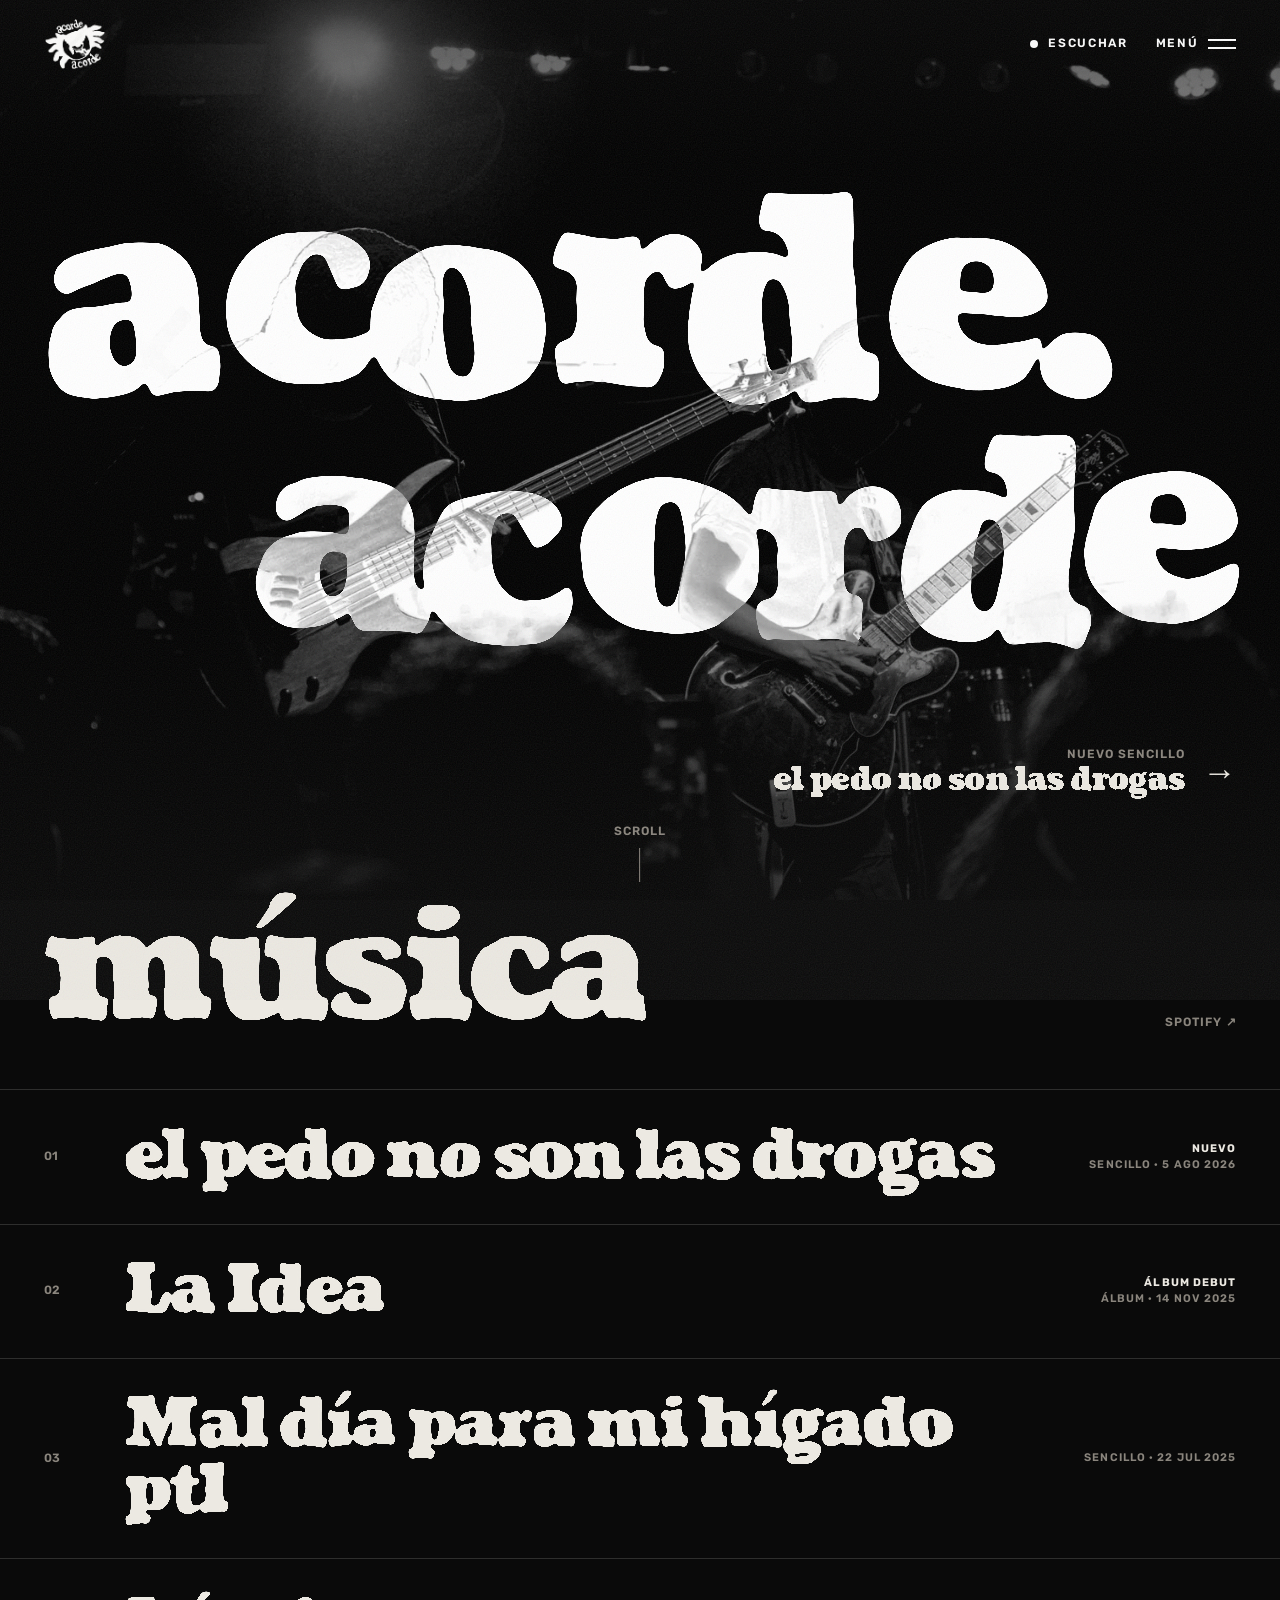
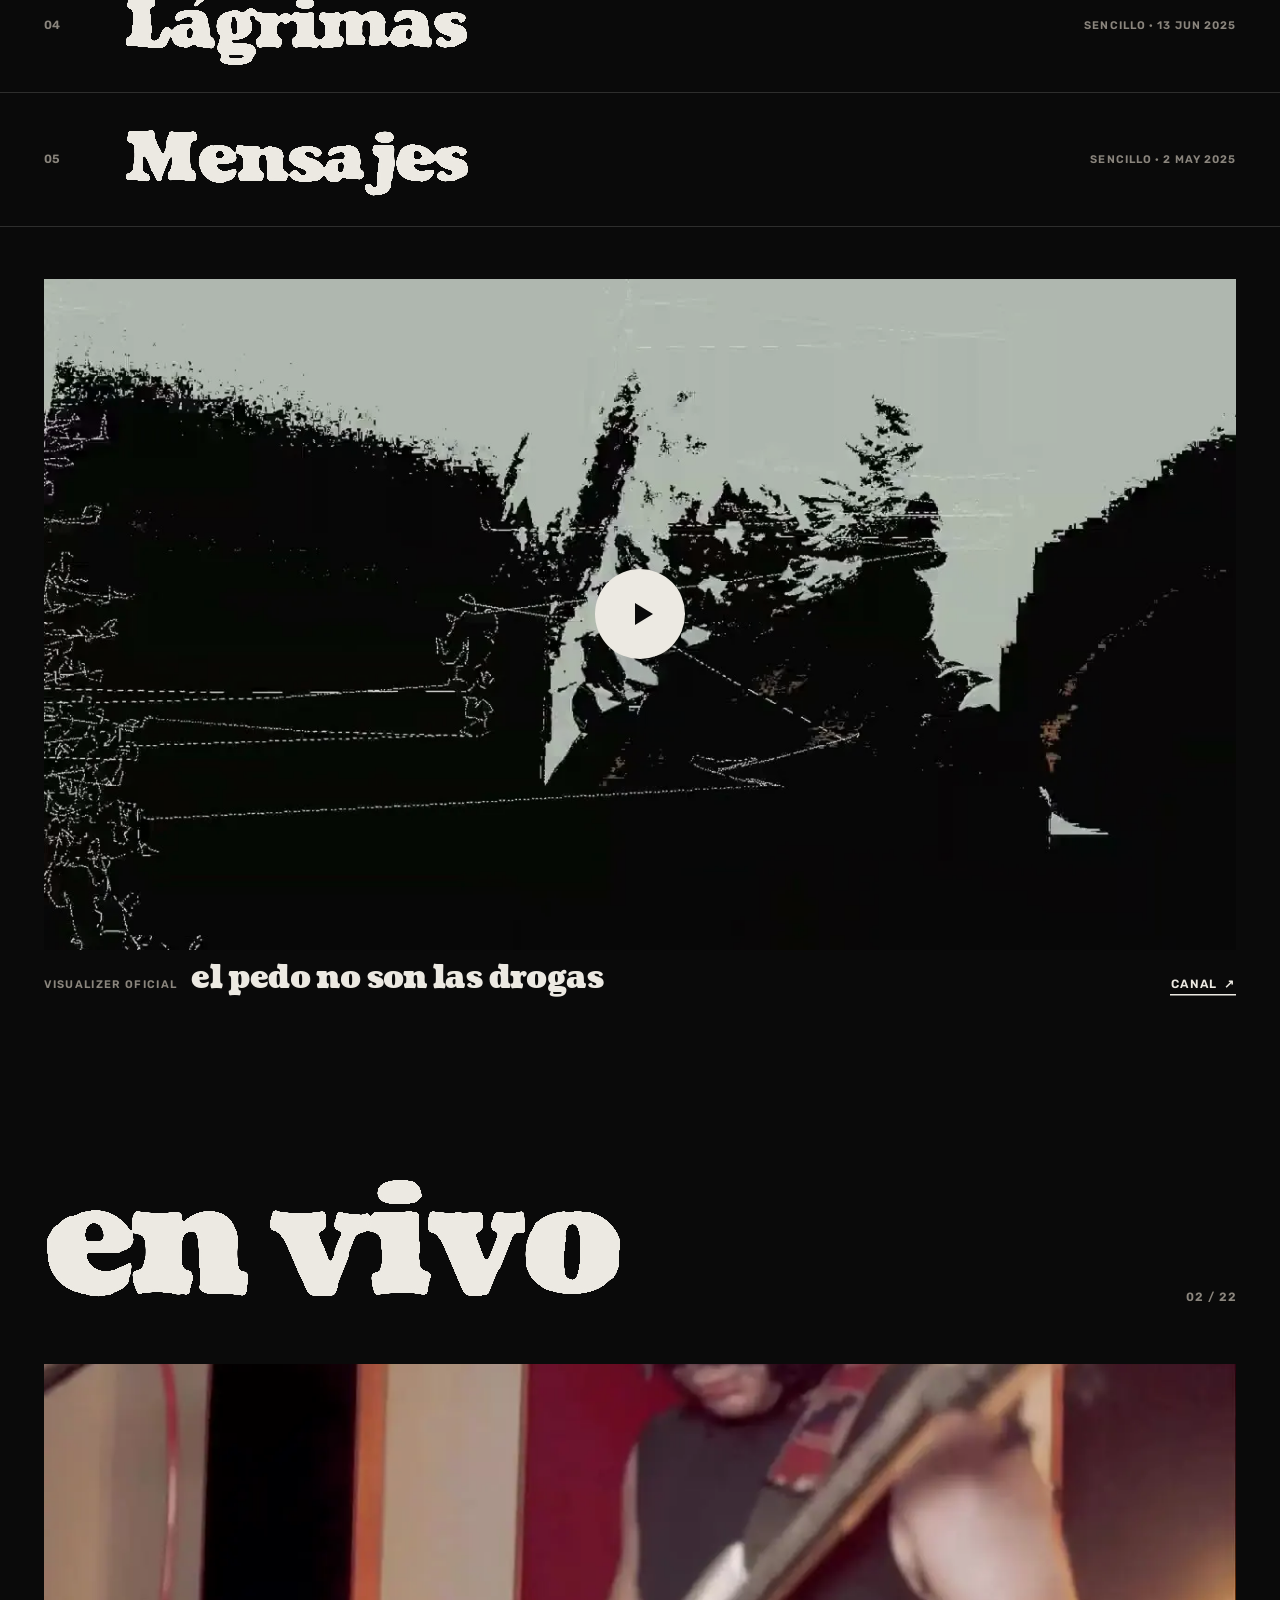
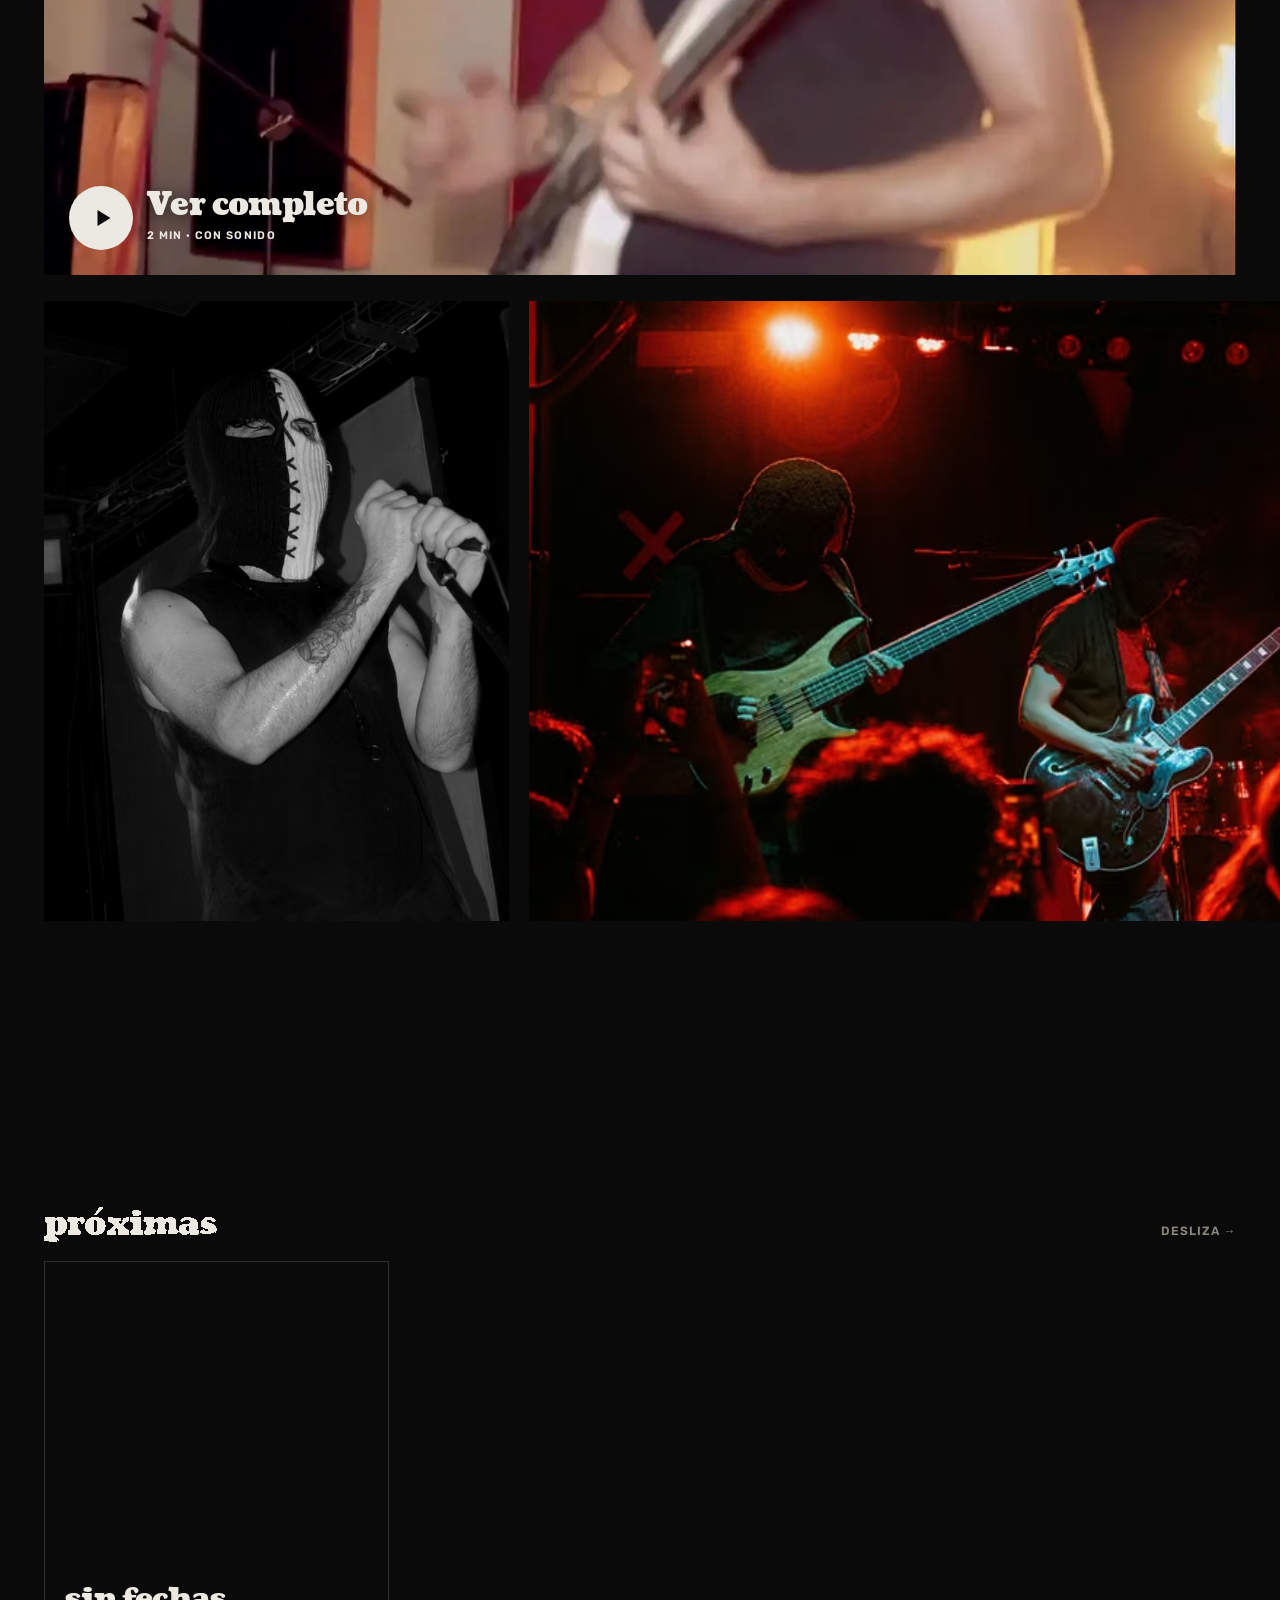
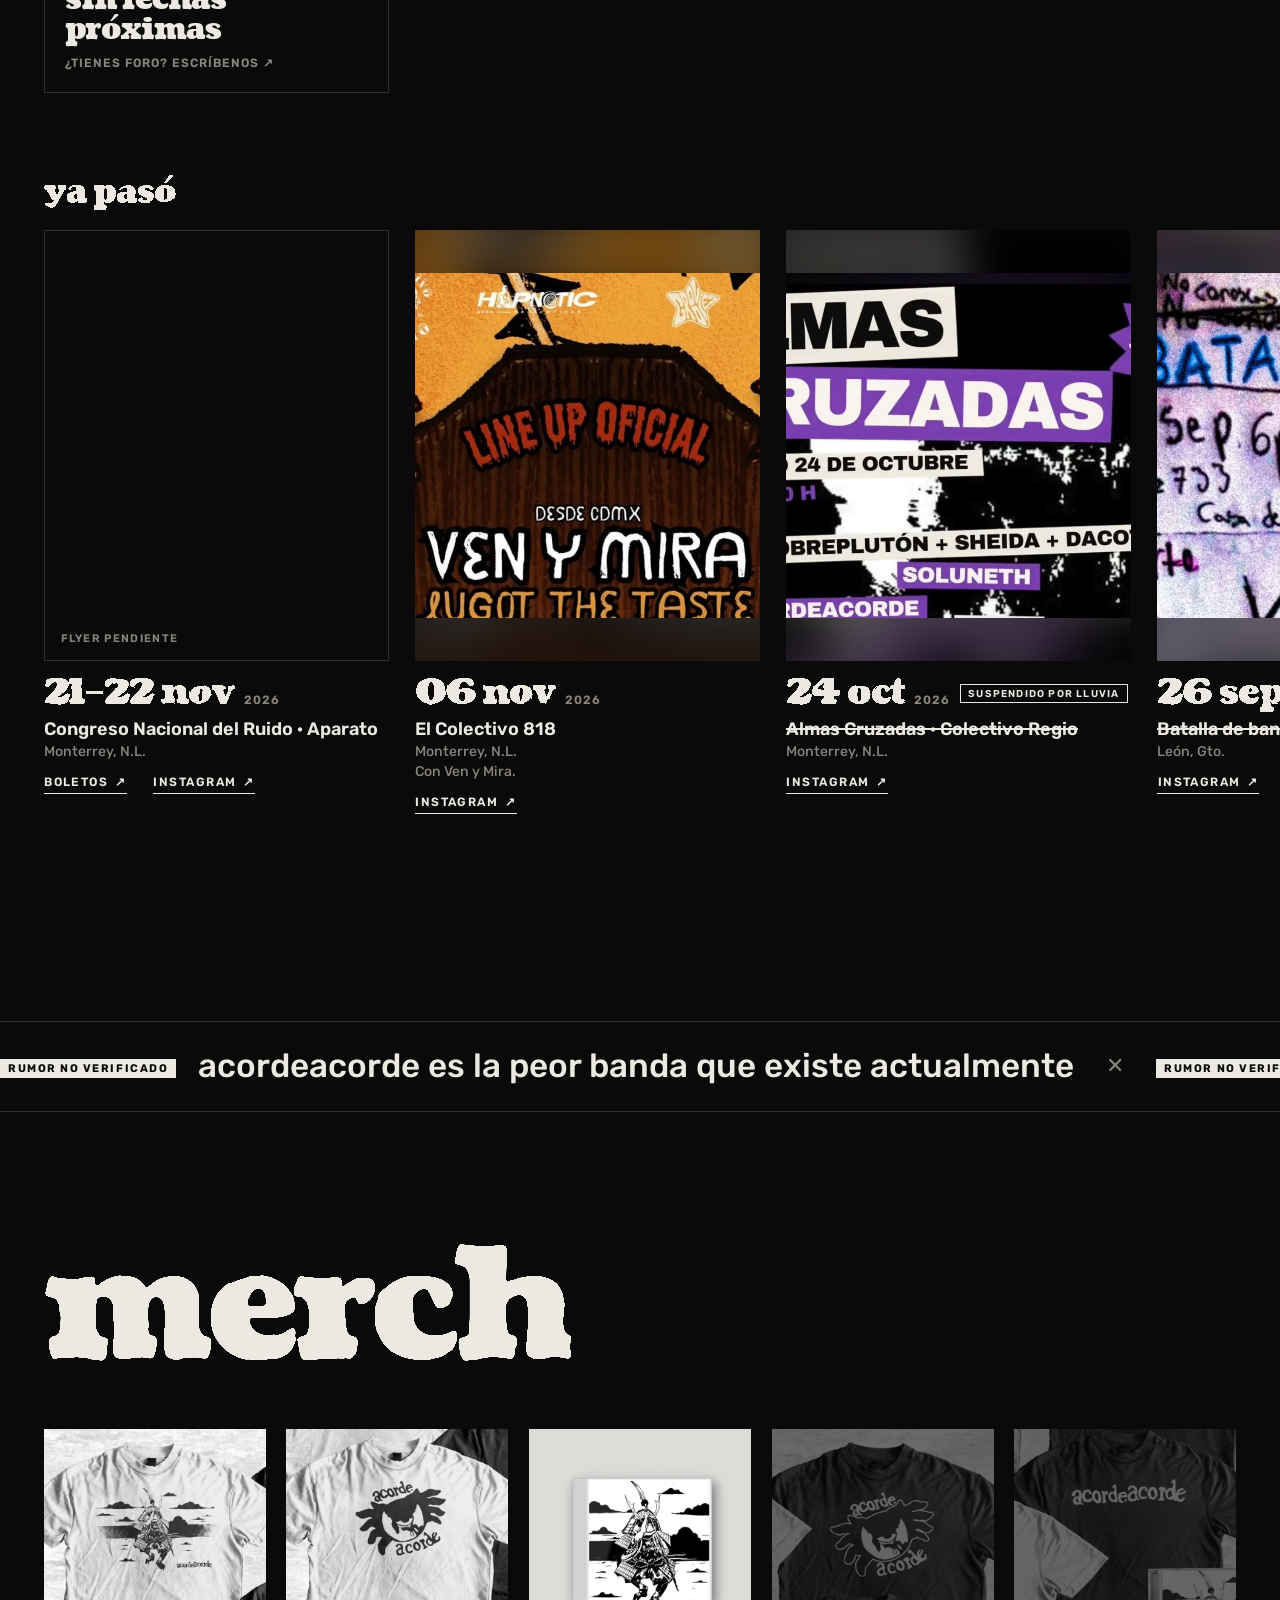
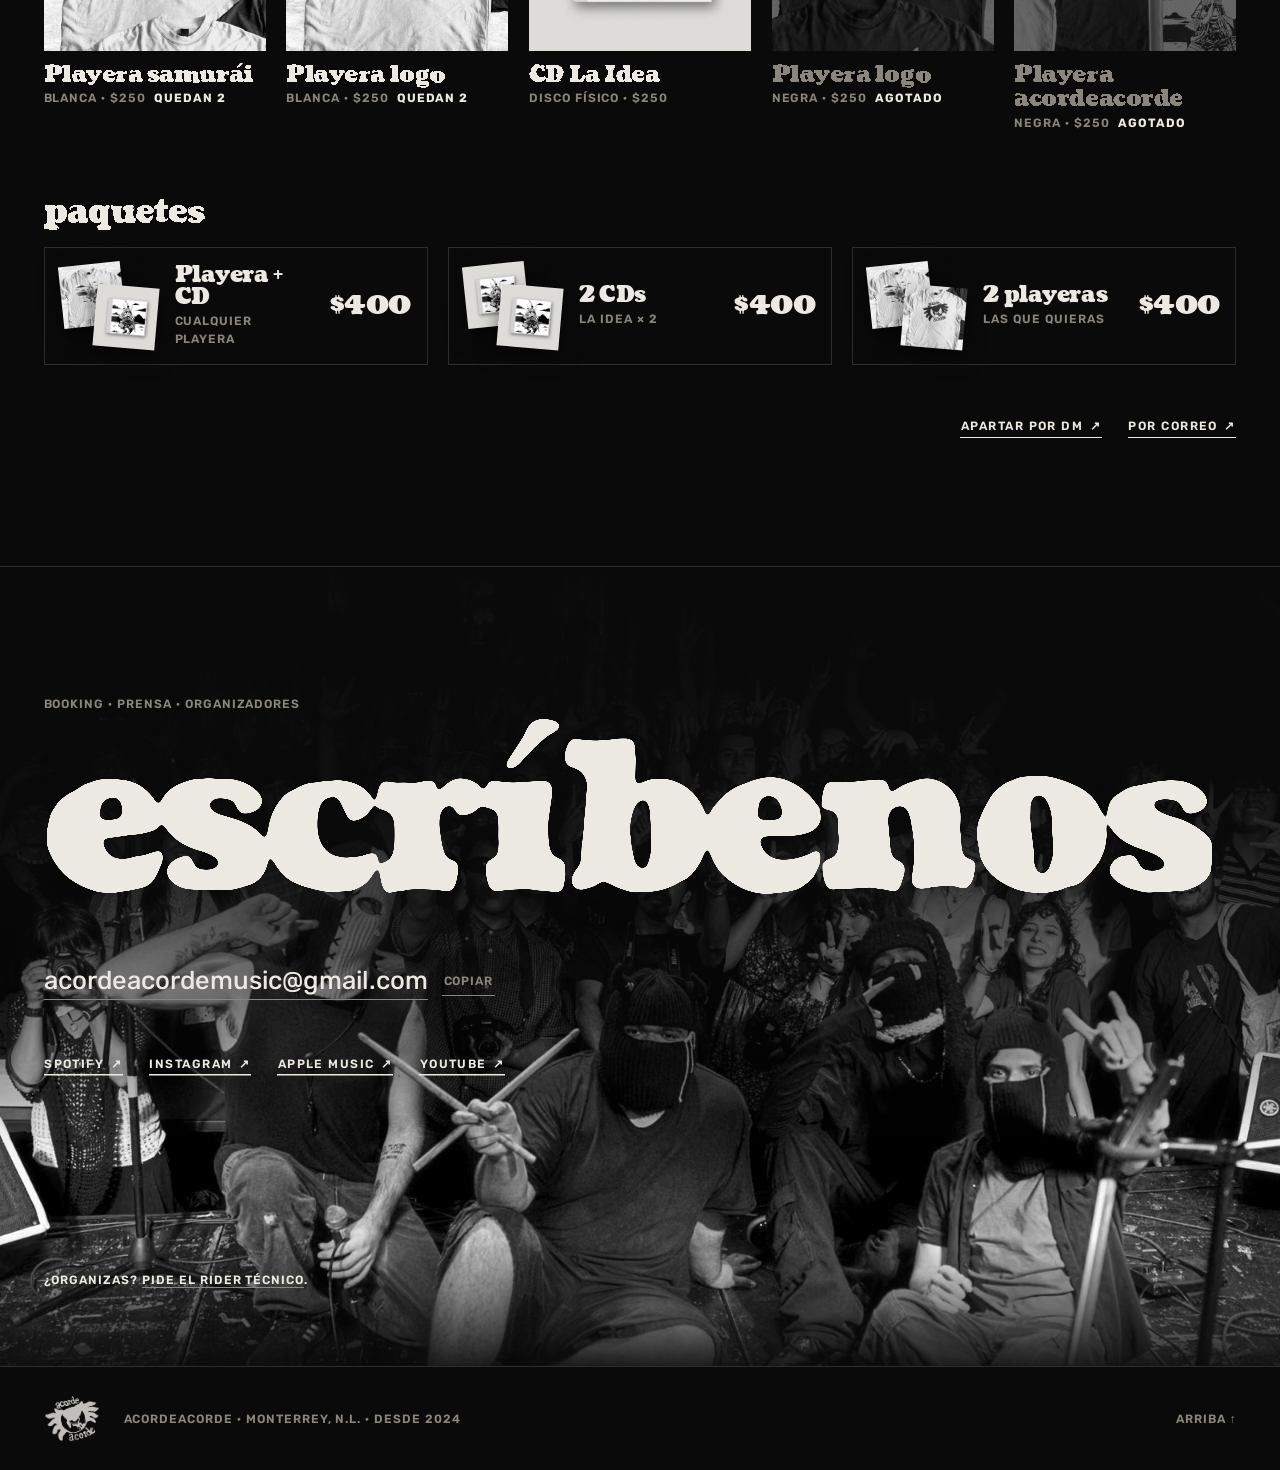
==== commit 59cd45d8: "Título Fechas, visualizer de YouTube y portada sin tirones - Vuelve el título "fechas" sobre próxima" ====
--- a/index.html
+++ b/index.html
@@ -121,6 +121,7 @@
         <a class="sec-head__link mono" id="spotifyArtista" href="https://open.spotify.com/artist/30RUl4HTPHJGzQqRHe2yyr" target="_blank" rel="noopener">Spotify ↗</a>
       </header>
       <ol class="lista" id="lanzamientos"><!-- main.js --></ol>
+      <div class="visual" id="visual" hidden><!-- main.js: reproductor de YouTube --></div>
     </section>
 
     <!-- ============ EN VIVO ============ -->
@@ -132,7 +133,10 @@
       <div class="video" id="video" hidden><!-- main.js --></div>
       <div class="tira" id="tira" tabindex="0" aria-label="Fotos en vivo. Usa las flechas para recorrerlas."><!-- main.js --></div>
 
-      <div class="agenda">
+      <div class="agenda" id="fechas">
+        <header class="sec-head agenda__titulo">
+          <h2 class="sec-head__t lineas" id="fechasT">Fechas</h2>
+        </header>
         <div class="agenda__head">
           <h3>próximas</h3>
           <span class="mono agenda__hint" aria-hidden="true">desliza →</span>
--- a/styles.css
+++ b/styles.css
@@ -297,7 +297,7 @@
 .agenda { padding-top: clamp(56px, 8vw, 110px); }
 .agenda__head { display: flex; align-items: baseline; justify-content: space-between; gap: 20px; padding: 0 var(--m); margin-bottom: 20px; }
 #pasadasHead { margin-top: clamp(48px, 6vw, 80px); }
-.agenda h3 { margin: 0; font-family: var(--logo); font-weight: 900; font-size: clamp(30px, 3.4vw, 52px); line-height: 1; letter-spacing: -.03em; filter: url(#tinta-s); }
+.agenda h3 { margin: 0; font-family: var(--logo); font-weight: 900; font-size: clamp(26px, 2.6vw, 40px); line-height: 1; letter-spacing: -.03em; filter: url(#tinta-s); }
 .agenda__hint { color: var(--gris); }
 .fechas {
   list-style: none; margin: 0; padding: 0 var(--m) 6px; display: flex; gap: clamp(16px, 2vw, 28px); align-items: flex-start;
@@ -543,3 +543,30 @@
   .lamina:hover .lamina__img img, .fecha__flyer:not(:disabled):hover img, .tira figure:hover img { transform: none; }
   .fecha--vacia a:hover { background: none; color: inherit; }
 }
+
+/* ---------- FECHAS: título de sección ---------- */
+.agenda__titulo { margin-bottom: clamp(20px, 3vw, 40px); }
+
+/* ---------- VISUALIZER (YouTube) ---------- */
+.visual { margin: clamp(28px, 4vw, 56px) var(--m) 0; }
+.yt { position: relative; aspect-ratio: 16 / 9; background: var(--negro-2); overflow: hidden; }
+.yt__play { position: absolute; inset: 0; width: 100%; display: grid; place-items: center; cursor: pointer; }
+.yt__play img { position: absolute; inset: 0; width: 100%; height: 100%; object-fit: cover; transition: transform .8s var(--out), filter .5s; filter: brightness(.82); }
+.yt__play .video__play { position: relative; z-index: 1; width: clamp(64px, 7vw, 92px); }
+.yt__play .video__play::after { border-width: 11px 0 11px 18px; }
+.yt__play:hover img { transform: scale(1.03); filter: brightness(1); }
+.yt__play:hover .video__play { transform: scale(1.1); }
+.yt iframe { position: absolute; inset: 0; width: 100%; height: 100%; border: 0; }
+.visual__pie { display: flex; align-items: baseline; justify-content: space-between; gap: 20px; padding-top: 14px; }
+.visual__pie p { margin: 0; display: flex; flex-wrap: wrap; align-items: baseline; gap: 4px 14px; }
+.visual__pie .mono { color: var(--gris); font-size: 11px; letter-spacing: .12em; text-transform: uppercase; }
+.visual__pie b { font-family: var(--logo); font-weight: 900; font-size: clamp(22px, 2.4vw, 34px); letter-spacing: -.02em; line-height: 1; }
+@media (max-width: 760px) {
+  .visual { margin-inline: 0; }
+  .visual__pie { padding-inline: var(--m); }
+  .agenda__titulo { margin-bottom: 16px; }
+}
+@media (hover: none) {
+  .yt__play:hover img { transform: none; filter: brightness(.82); }
+  .yt__play:active .video__play { transform: scale(.92); }
+}
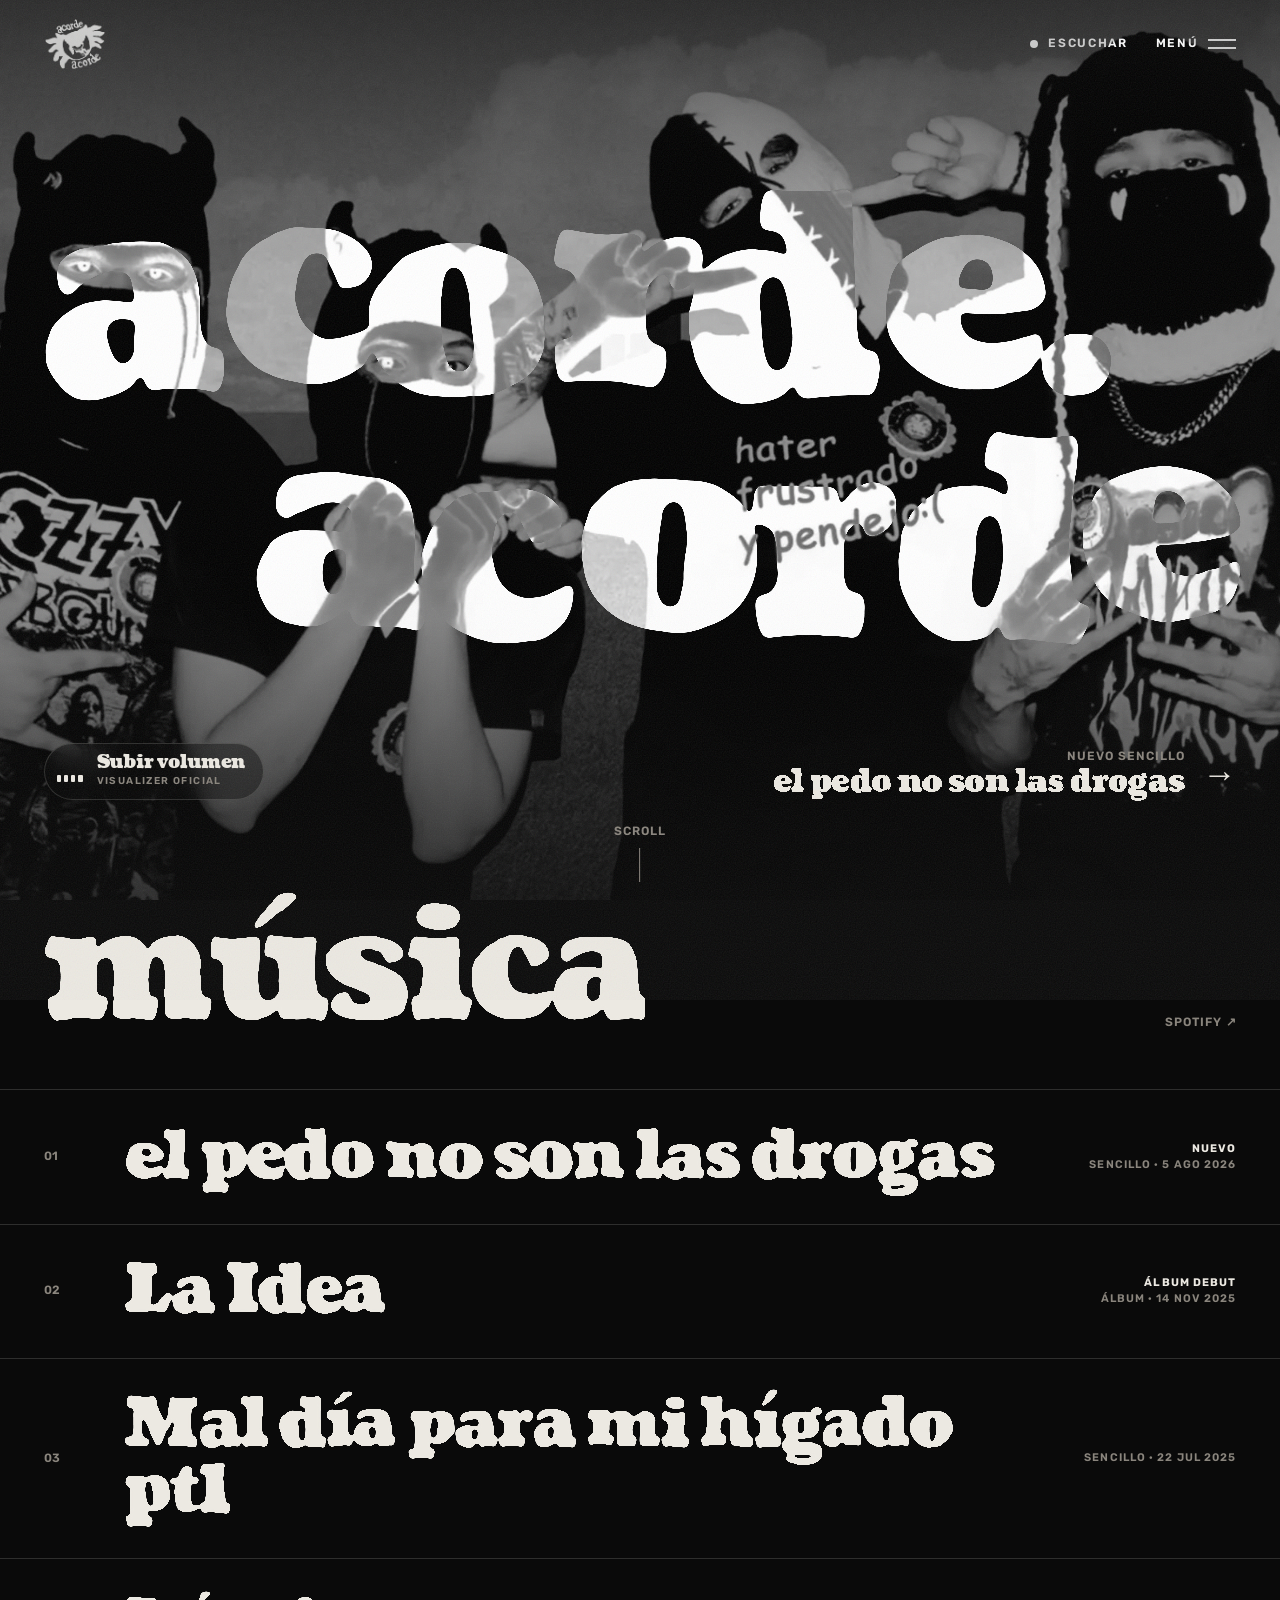
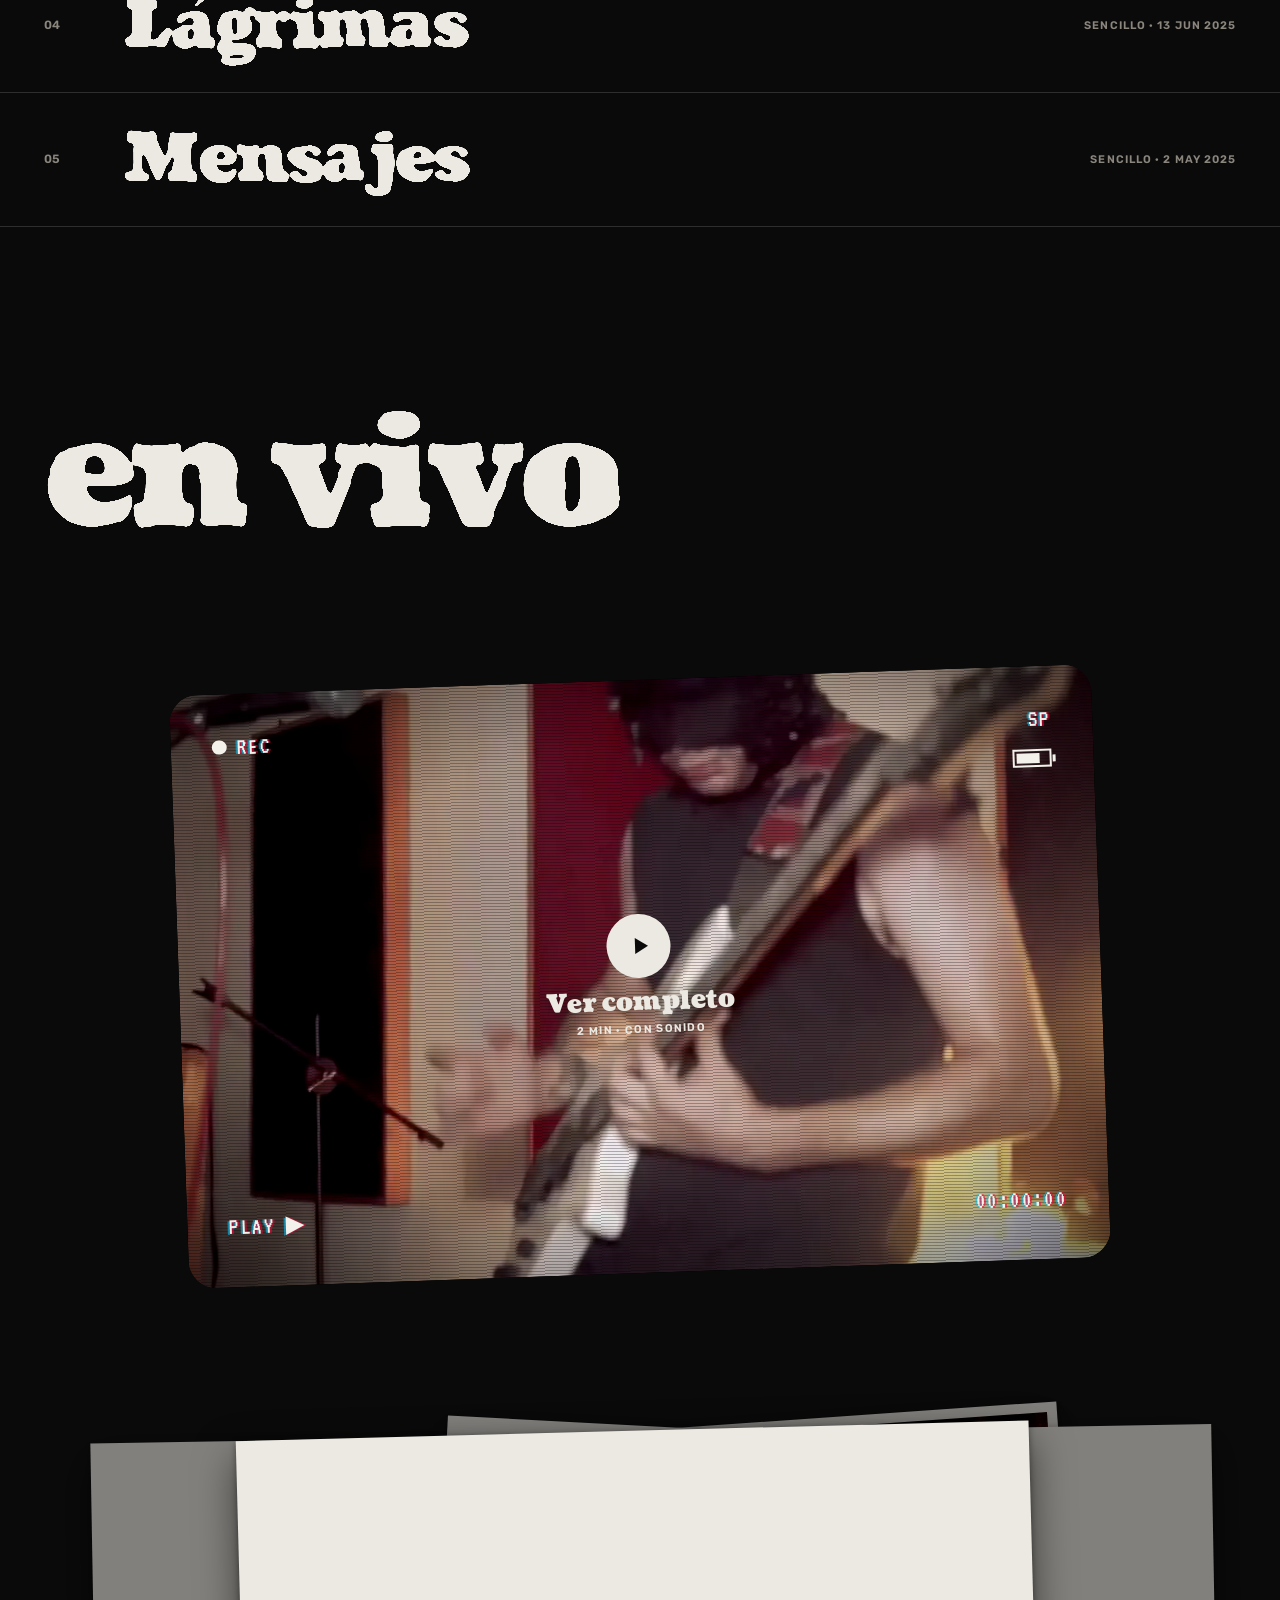
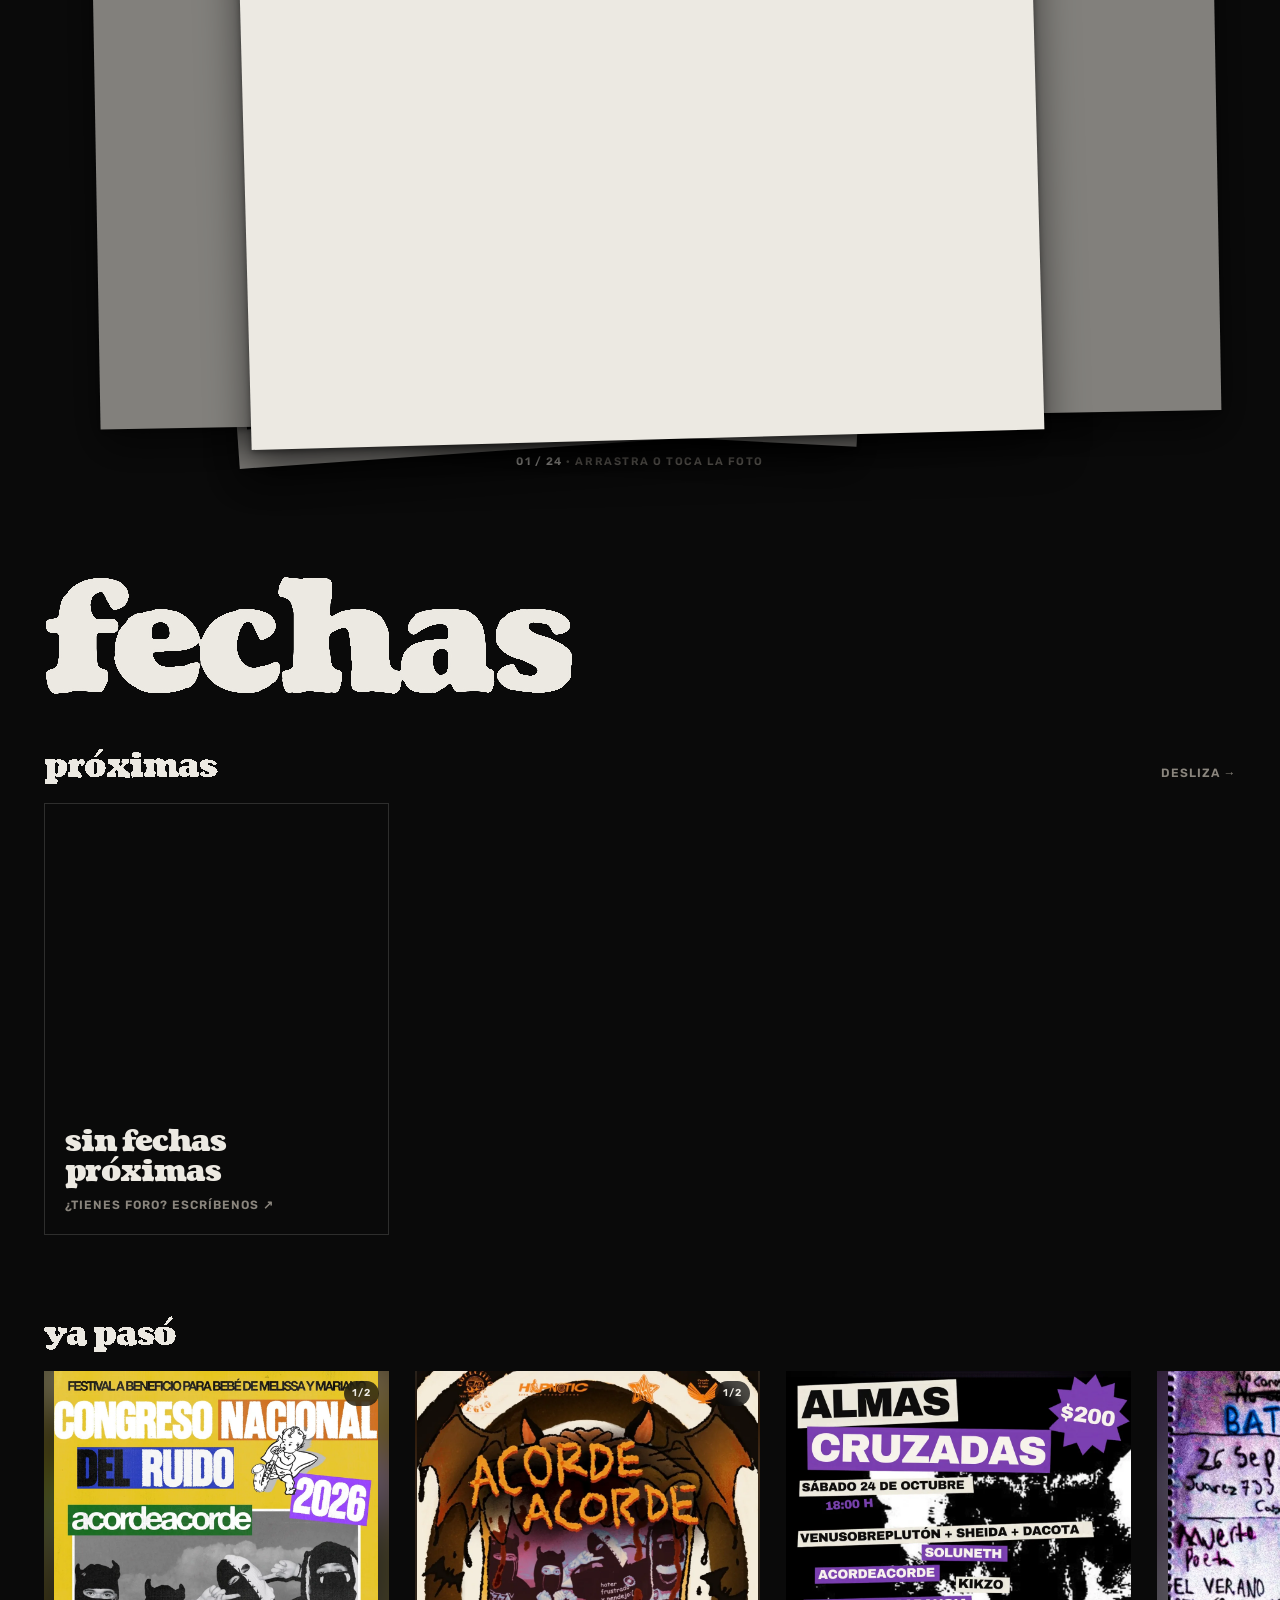
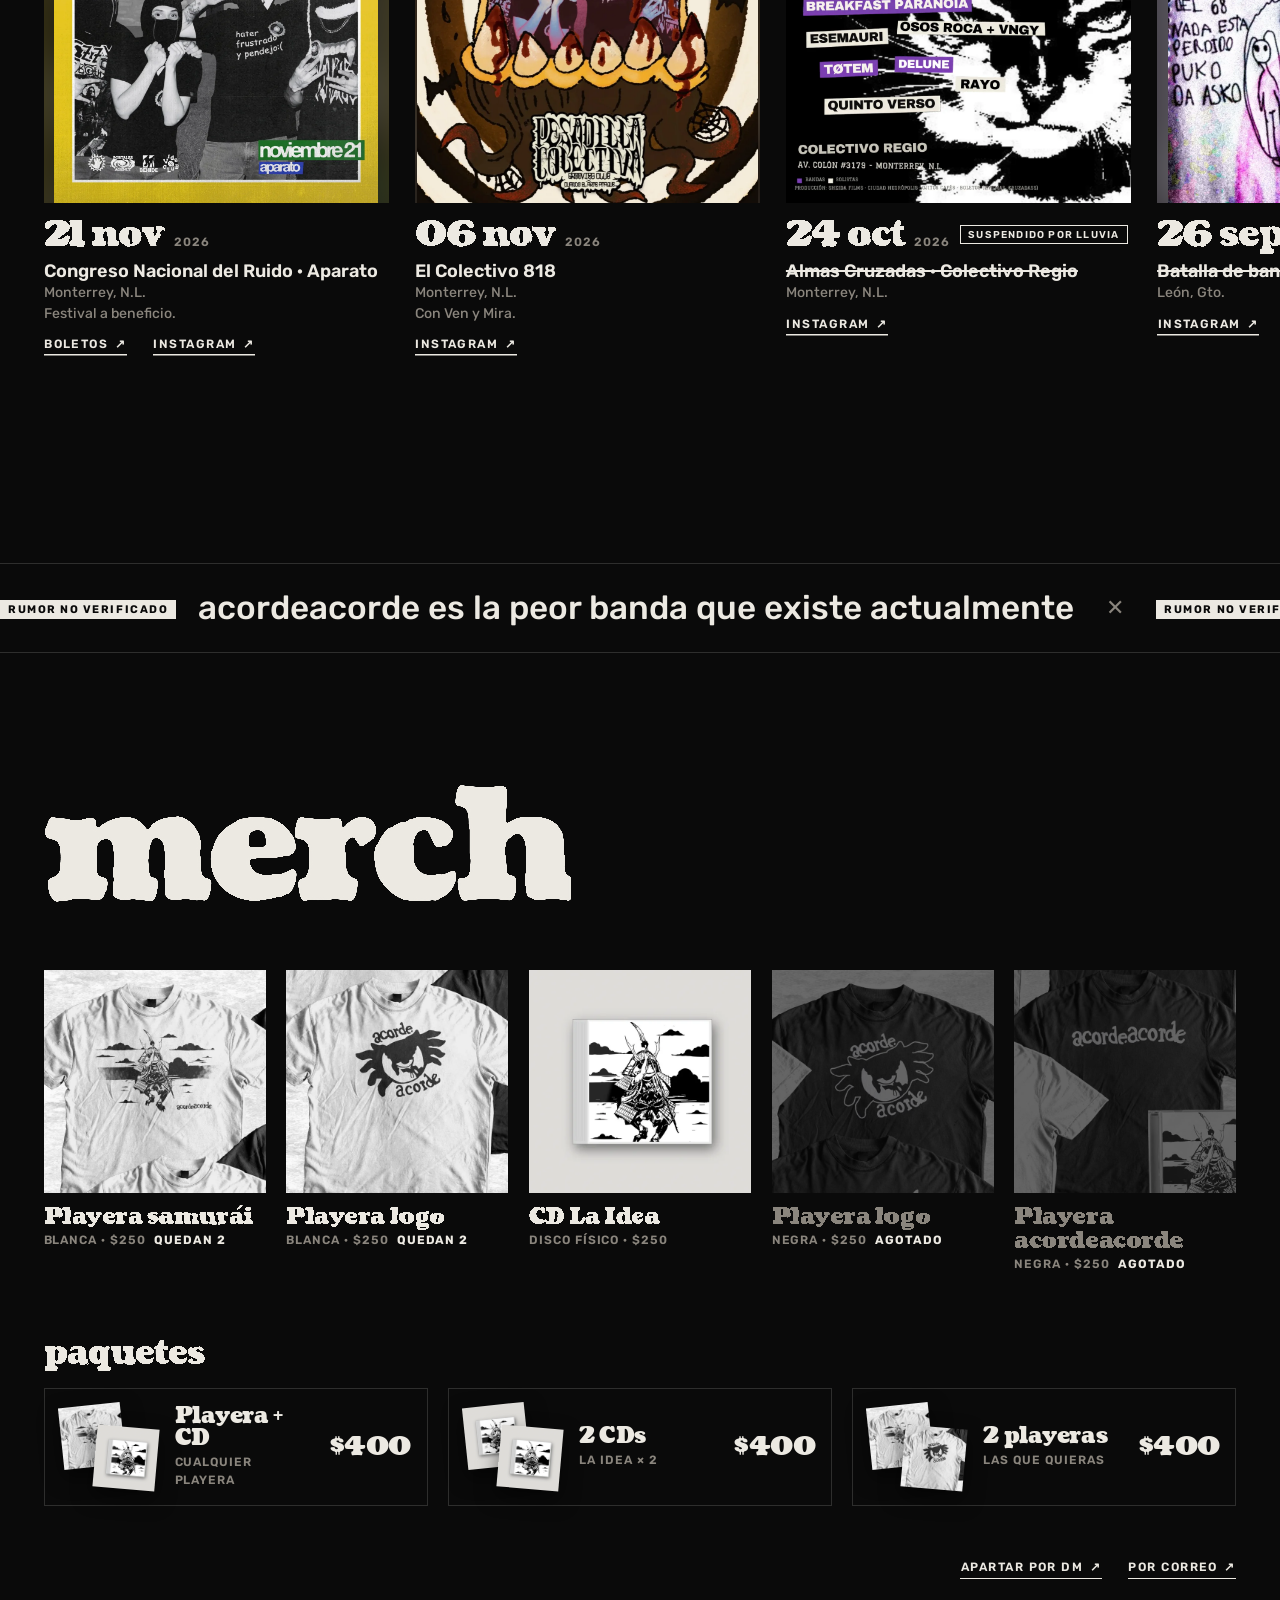
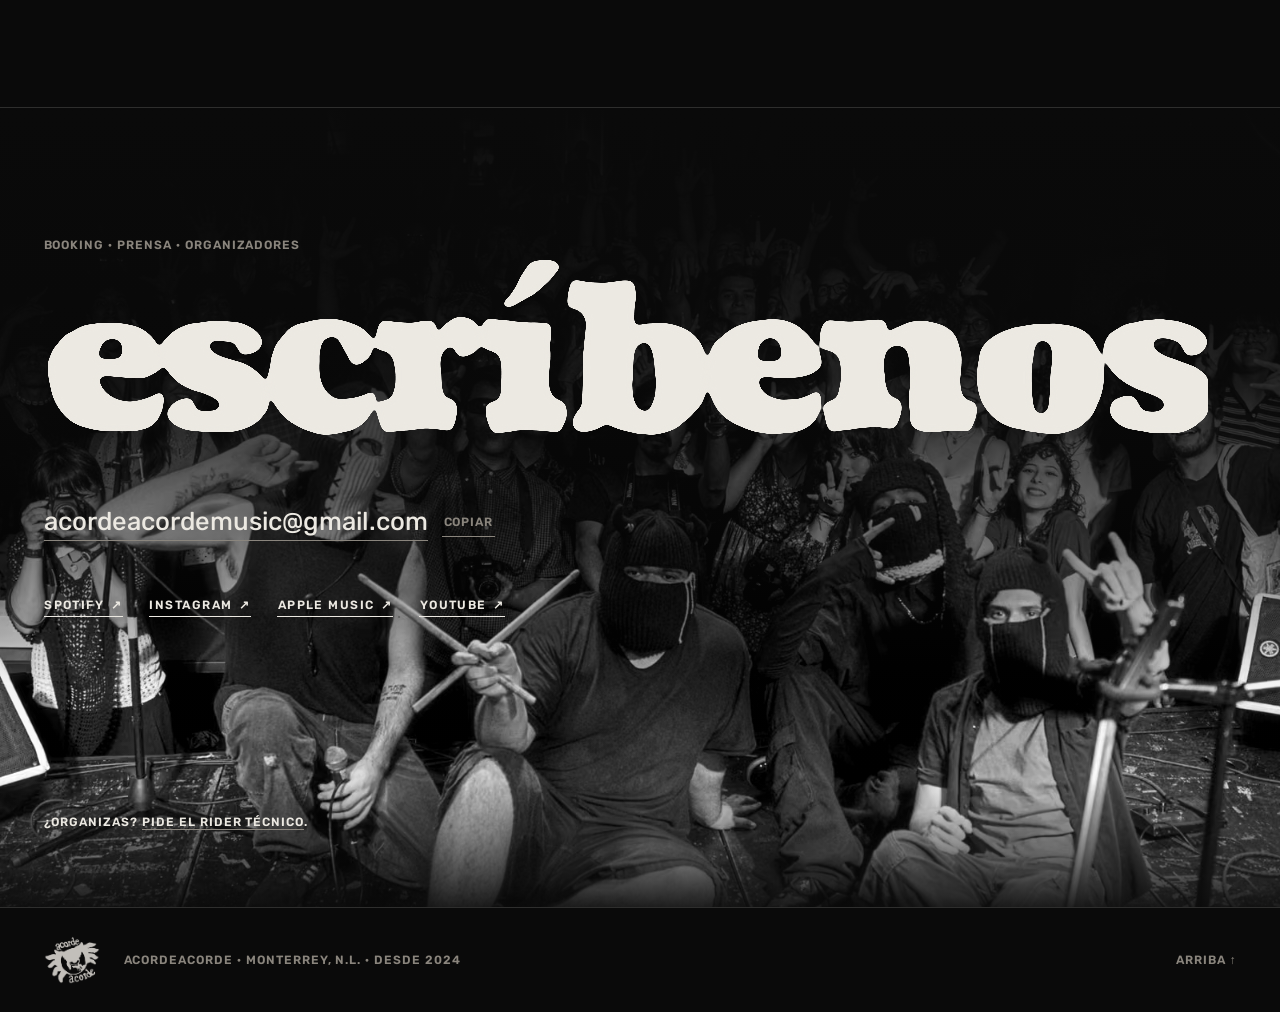
==== commit 7198c5e6: "Portada con visualizer, video VHS, pila de fotos y flyers que se turnan - Portada: el visualizer ofi" ====
--- a/index.html
+++ b/index.html
@@ -12,18 +12,21 @@
   <meta property="og:site_name" content="acordeacorde">
   <meta property="og:title" content="acordeacorde — sitio oficial">
   <meta property="og:description" content="Banda enmascarada de Monterrey, N.L. Nuevo sencillo: el pedo no son las drogas.">
-  <meta property="og:image" content="assets/brand/og.jpg">
+  <meta property="og:url" content="https://acordeacorde.github.io/acordeacorde/">
+  <meta property="og:image" content="https://acordeacorde.github.io/acordeacorde/assets/brand/og-negro.jpg">
+  <meta property="og:image:alt" content="Logo de acordeacorde sobre fondo negro.">
   <meta property="og:image:width" content="1200">
   <meta property="og:image:height" content="630">
   <meta property="og:locale" content="es_MX">
   <meta name="twitter:card" content="summary_large_image">
+  <meta name="twitter:image" content="https://acordeacorde.github.io/acordeacorde/assets/brand/og-negro.jpg">
 
   <link rel="icon" href="assets/brand/favicon-32.png" sizes="32x32" type="image/png">
   <link rel="apple-touch-icon" href="assets/brand/apple-touch-icon.png">
 
   <link rel="preconnect" href="https://fonts.googleapis.com">
   <link rel="preconnect" href="https://fonts.gstatic.com" crossorigin>
-  <link href="https://fonts.googleapis.com/css2?family=Coustard:wght@900&family=Rubik:wght@400..800&display=swap" rel="stylesheet">
+  <link href="https://fonts.googleapis.com/css2?family=Coustard:wght@900&family=Rubik:wght@400..800&family=VT323&display=swap" rel="stylesheet">
   <link rel="preload" as="image" href="assets/brand/logo-hueso.webp">
   <link rel="stylesheet" href="styles.css">
   <script>document.documentElement.classList.add("js")</script>
@@ -97,6 +100,7 @@
     <!-- ============ INICIO ============ -->
     <section class="inicio" id="inicio" aria-labelledby="titulo">
       <div class="inicio__foto" id="heroFotos" aria-hidden="true"><!-- main.js --></div>
+      <div class="inicio__yt" id="heroYt" aria-hidden="true"></div>
 
       <h1 class="nombre" id="titulo">
         <span class="sr-only">acordeacorde</span>
@@ -105,6 +109,11 @@
       </h1>
 
       <div class="inicio__pie">
+        <button type="button" class="sonido" id="sonido" hidden aria-pressed="false">
+          <span class="sonido__barras" aria-hidden="true"><i></i><i></i><i></i><i></i></span>
+          <span class="sonido__t">Subir volumen</span>
+          <small class="mono">Visualizer oficial</small>
+        </button>
         <a class="nuevo" href="#musica" data-abre="0">
           <span class="mono">Nuevo sencillo</span>
           <b>el pedo no son las drogas</b>
@@ -121,17 +130,16 @@
         <a class="sec-head__link mono" id="spotifyArtista" href="https://open.spotify.com/artist/30RUl4HTPHJGzQqRHe2yyr" target="_blank" rel="noopener">Spotify ↗</a>
       </header>
       <ol class="lista" id="lanzamientos"><!-- main.js --></ol>
-      <div class="visual" id="visual" hidden><!-- main.js: reproductor de YouTube --></div>
     </section>
 
     <!-- ============ EN VIVO ============ -->
     <section class="vivo" id="en-vivo" aria-labelledby="vivoT">
       <header class="sec-head">
         <h2 class="sec-head__t lineas" id="vivoT">En vivo</h2>
-        <span class="sec-head__link mono" id="tiraCuenta" aria-hidden="true"></span>
       </header>
       <div class="video" id="video" hidden><!-- main.js --></div>
-      <div class="tira" id="tira" tabindex="0" aria-label="Fotos en vivo. Usa las flechas para recorrerlas."><!-- main.js --></div>
+      <div class="pila" id="tira" tabindex="0" role="group" aria-roledescription="pila de fotos" aria-label="Fotos en vivo. Toca o arrastra la de arriba para pasar a la siguiente; también con las flechas."><!-- main.js --></div>
+      <p class="pila__hint mono" aria-hidden="true"><b id="tiraCuenta"></b> · arrastra o toca la foto</p>
 
       <div class="agenda" id="fechas">
         <header class="sec-head agenda__titulo">
--- a/styles.css
+++ b/styles.css
@@ -329,7 +329,7 @@
 .fecha--vacia a:hover { background: var(--hueso); color: var(--negro); }
 .fecha--vacia a:hover small { color: var(--negro); }
 @media (max-width: 700px) { .fecha { width: 78vw; } }
-.detalle__flyer { position: sticky; top: 70px; }
+.detalle__flyer { display: grid; gap: 14px; }
 .detalle__flyer img { width: 100%; height: auto; max-height: 82vh; object-fit: contain; object-position: left top; }
 @media (max-width: 800px) { .detalle__flyer { position: static; } }
 
@@ -570,3 +570,125 @@
   .yt__play:hover img { transform: none; filter: brightness(.82); }
   .yt__play:active .video__play { transform: scale(.92); }
 }
+
+/* varios flyers en una fecha */
+.fecha__n { position: absolute; z-index: 2; right: 10px; top: 10px; padding: 5px 8px; border-radius: 99px; font-size: 10px; letter-spacing: .1em;
+  background: rgba(10,10,10,.72); color: var(--hueso); -webkit-backdrop-filter: blur(6px); backdrop-filter: blur(6px); }
+
+/* =====================================================================
+   PORTADA CON VISUALIZER (YouTube de fondo, sin sonido hasta que lo pidan)
+   ===================================================================== */
+.inicio__yt { position: absolute; inset: 0; z-index: 1; overflow: hidden; pointer-events: none; opacity: 0; transition: opacity 1.6s var(--ease); }
+.inicio__yt.ve { opacity: 1; }
+.inicio__yt iframe {
+  position: absolute; left: 50%; top: 50%; border: 0;
+  width: max(100vw, 177.78svh); height: max(56.25vw, 100svh);
+  transform: translate(-50%, -50%) scale(1.06);           /* recorta los bordes y la marca de YouTube */
+  filter: contrast(1.08) brightness(.7);
+}
+.inicio__yt::after {
+  content: ""; position: absolute; inset: 0; pointer-events: none;
+  background: linear-gradient(to bottom, rgba(10,10,10,.55) 0%, rgba(10,10,10,0) 24%, rgba(10,10,10,0) 60%, rgba(10,10,10,.8) 100%);
+}
+.sonido {
+  display: grid; grid-template-columns: auto auto; align-items: center; gap: 2px 14px; text-align: left; margin-right: auto;
+  color: var(--hueso); padding: 10px 18px 10px 12px; border: 1px solid var(--linea); border-radius: 99px;
+  background: rgba(10,10,10,.45); -webkit-backdrop-filter: blur(10px); backdrop-filter: blur(10px);
+  transition: background .4s, color .4s, border-color .4s; animation: aparece .8s var(--out);
+}
+@keyframes aparece { from { opacity: 0; transform: translateY(12px); } }
+.sonido__barras { grid-row: 1 / span 2; display: flex; align-items: flex-end; gap: 3px; height: 22px; width: 26px; }
+.sonido__barras i { flex: 1; background: currentColor; height: 30%; border-radius: 1px; transition: height .3s; }
+.sonido.on .sonido__barras i { animation: barra .9s ease-in-out infinite alternate; }
+.sonido.on .sonido__barras i:nth-child(2) { animation-delay: -.3s; } .sonido.on .sonido__barras i:nth-child(3) { animation-delay: -.6s; } .sonido.on .sonido__barras i:nth-child(4) { animation-delay: -.15s; }
+@keyframes barra { from { height: 20%; } to { height: 100%; } }
+.sonido__t { font-family: var(--logo); font-weight: 900; font-size: 18px; line-height: 1; letter-spacing: -.01em; }
+.sonido small { font-size: 10px; letter-spacing: .14em; color: var(--gris); }
+.sonido:hover, .sonido.on { background: var(--hueso); color: var(--negro); border-color: var(--hueso); }
+.sonido.on small, .sonido:hover small { color: rgba(10,10,10,.6); }
+.con-yt .inicio__foto img { opacity: 0; transition: opacity 1.6s; }
+.inicio__pie { justify-content: space-between; }
+@media (max-width: 760px) {
+  .inicio__pie { gap: 18px; }
+  .sonido { margin-right: 0; padding: 12px 20px 12px 14px; }
+}
+
+/* =====================================================================
+   VIDEO CASERO: cámara VHS que crece al bajar
+   ===================================================================== */
+.video { --p: 0; aspect-ratio: auto; background: none; overflow: visible; margin: 0 0 clamp(36px, 5vw, 72px); height: min(86vh, 56.25vw + 40px); display: grid; place-items: center; }
+.video__marco {
+  position: relative; overflow: hidden; background: #000;
+  width: calc(100% - (1 - var(--p)) * 2 * max(var(--m), 14vw)); height: calc(100% - (1 - var(--p)) * 22%);
+  border-radius: calc((1 - var(--p)) * 28px);
+  transform: rotate(calc((1 - var(--p)) * -2deg));
+  will-change: width, height;
+}
+.video__marco video { width: 100%; height: 100%; object-fit: cover; display: block; filter: saturate(.85) contrast(1.08); }
+.video__marco::before {                                    /* líneas de barrido */
+  content: ""; position: absolute; inset: 0; z-index: 1; pointer-events: none; mix-blend-mode: multiply; opacity: .5;
+  background: repeating-linear-gradient(to bottom, rgba(0,0,0,0) 0 2px, rgba(0,0,0,.55) 2px 3px);
+}
+.video__marco::after {                                     /* viñeta */
+  content: ""; position: absolute; inset: 0; z-index: 1; pointer-events: none;
+  background: radial-gradient(ellipse at center, rgba(0,0,0,0) 55%, rgba(0,0,0,.55) 100%);
+}
+.vhs { position: absolute; inset: 0; z-index: 2; pointer-events: none; color: #f4f1ea; font-family: "VT323", ui-monospace, "Courier New", monospace;
+  font-size: clamp(16px, 1.9vw, 30px); letter-spacing: .06em; text-shadow: 2px 0 rgba(255,0,60,.55), -2px 0 rgba(0,200,255,.55); }
+.vhs > span { position: absolute; }
+.vhs__rec { left: 4.5%; top: 6%; display: flex; align-items: center; gap: .4em; }
+.vhs__rec i { width: .6em; height: .6em; border-radius: 50%; background: #f4f1ea; animation: parpadea 1.1s steps(1) infinite; }
+@keyframes parpadea { 50% { opacity: 0; } }
+.vhs__modo { right: 4.5%; top: 6%; }
+.vhs__play { left: 4.5%; bottom: 7%; }
+.vhs__tc { right: 4.5%; bottom: 7%; font-variant-numeric: tabular-nums; }
+.vhs__bat { right: 4.5%; top: 14%; width: 1.6em; height: .75em; border: 2px solid currentColor; }
+.vhs__bat i { position: absolute; inset: 2px 30% 2px 2px; background: currentColor; }
+.vhs__bat::after { content: ""; position: absolute; right: -6px; top: 25%; width: 3px; height: 50%; background: currentColor; }
+.video__ver { left: 50%; top: 50%; bottom: auto; transform: translate(-50%, -50%); flex-direction: column; text-align: center; z-index: 3; gap: 12px; }
+.video__ver > span:last-child { font-size: clamp(20px, 2vw, 30px); }
+.video__marco { cursor: pointer; }
+@media (max-width: 760px) {
+  .video { height: 72svh; aspect-ratio: auto; margin-inline: 0; }
+  .video__marco { width: calc(100% - (1 - var(--p)) * 2 * 22px); height: calc(100% - (1 - var(--p)) * 14%); }
+  .vhs { font-size: 17px; }
+  .vhs__play { bottom: 6%; } .vhs__tc { bottom: 6%; }
+  .video__ver { left: 50%; bottom: auto; }
+}
+
+/* =====================================================================
+   PILA DE FOTOS IMPRESAS
+   ===================================================================== */
+.pila {
+  --alto: min(64vh, 560px);
+  position: relative; height: calc(var(--alto) + 70px); margin: 0 var(--m); touch-action: pan-y; outline-offset: 6px;
+  user-select: none; -webkit-user-select: none;
+}
+.pila figure {
+  position: absolute; left: 50%; top: 50%; margin: 0;
+  width: min(86vw, calc(var(--alto) * var(--ar))); aspect-ratio: var(--ar); max-height: var(--alto);
+  padding: clamp(6px, .8vw, 12px) clamp(6px, .8vw, 12px) clamp(26px, 3vw, 44px);
+  background: var(--hueso); box-shadow: 0 18px 40px rgba(0,0,0,.55), 0 2px 6px rgba(0,0,0,.4);
+  transform: translate(calc(-50% + var(--ox)), calc(-50% + var(--oy))) rotate(var(--r));
+  transition: transform .6s var(--out), filter .5s; cursor: grab; box-sizing: content-box;
+}
+.pila figure:not(.arriba):not(.asoma) { visibility: hidden; }
+.pila figure.asoma { filter: brightness(.55); }
+.pila figure.arriba { transform: translate(-50%, -50%) rotate(calc(var(--r) * .3)); }
+.pila figure.toma { transition: none; cursor: grabbing; }
+.pila figure.vuela { transition: transform .5s cubic-bezier(.3, .7, .3, 1); }
+.pila picture, .pila img { display: block; width: 100%; height: 100%; }
+.pila img { object-fit: cover; pointer-events: none; -webkit-user-drag: none; filter: grayscale(.15) contrast(1.05); }
+.pila__hint { text-align: center; color: var(--gris); font-size: 11px; letter-spacing: .14em; margin: 4px 0 0; }
+@media (hover: hover) { .pila figure.arriba:hover { transform: translate(-50%, -52%) rotate(0deg); } }
+@media (max-width: 760px) {
+  .pila { --alto: 58svh; margin: 0 14px; }
+  .pila figure { width: min(80vw, calc(var(--alto) * var(--ar))); }
+}
+
+/* flyers que se turnan */
+.fecha__flyer img.otro, .fecha__flyer img:not(.ve) { opacity: 0; }
+.fecha__flyer img { position: absolute; inset: 0; transition: opacity .9s var(--ease), transform 1.2s var(--out); }
+.fecha__flyer img.ve { opacity: 1; }
+.fecha__n b { font-weight: inherit; }
+.pila__hint b { color: var(--hueso); font-weight: inherit; }
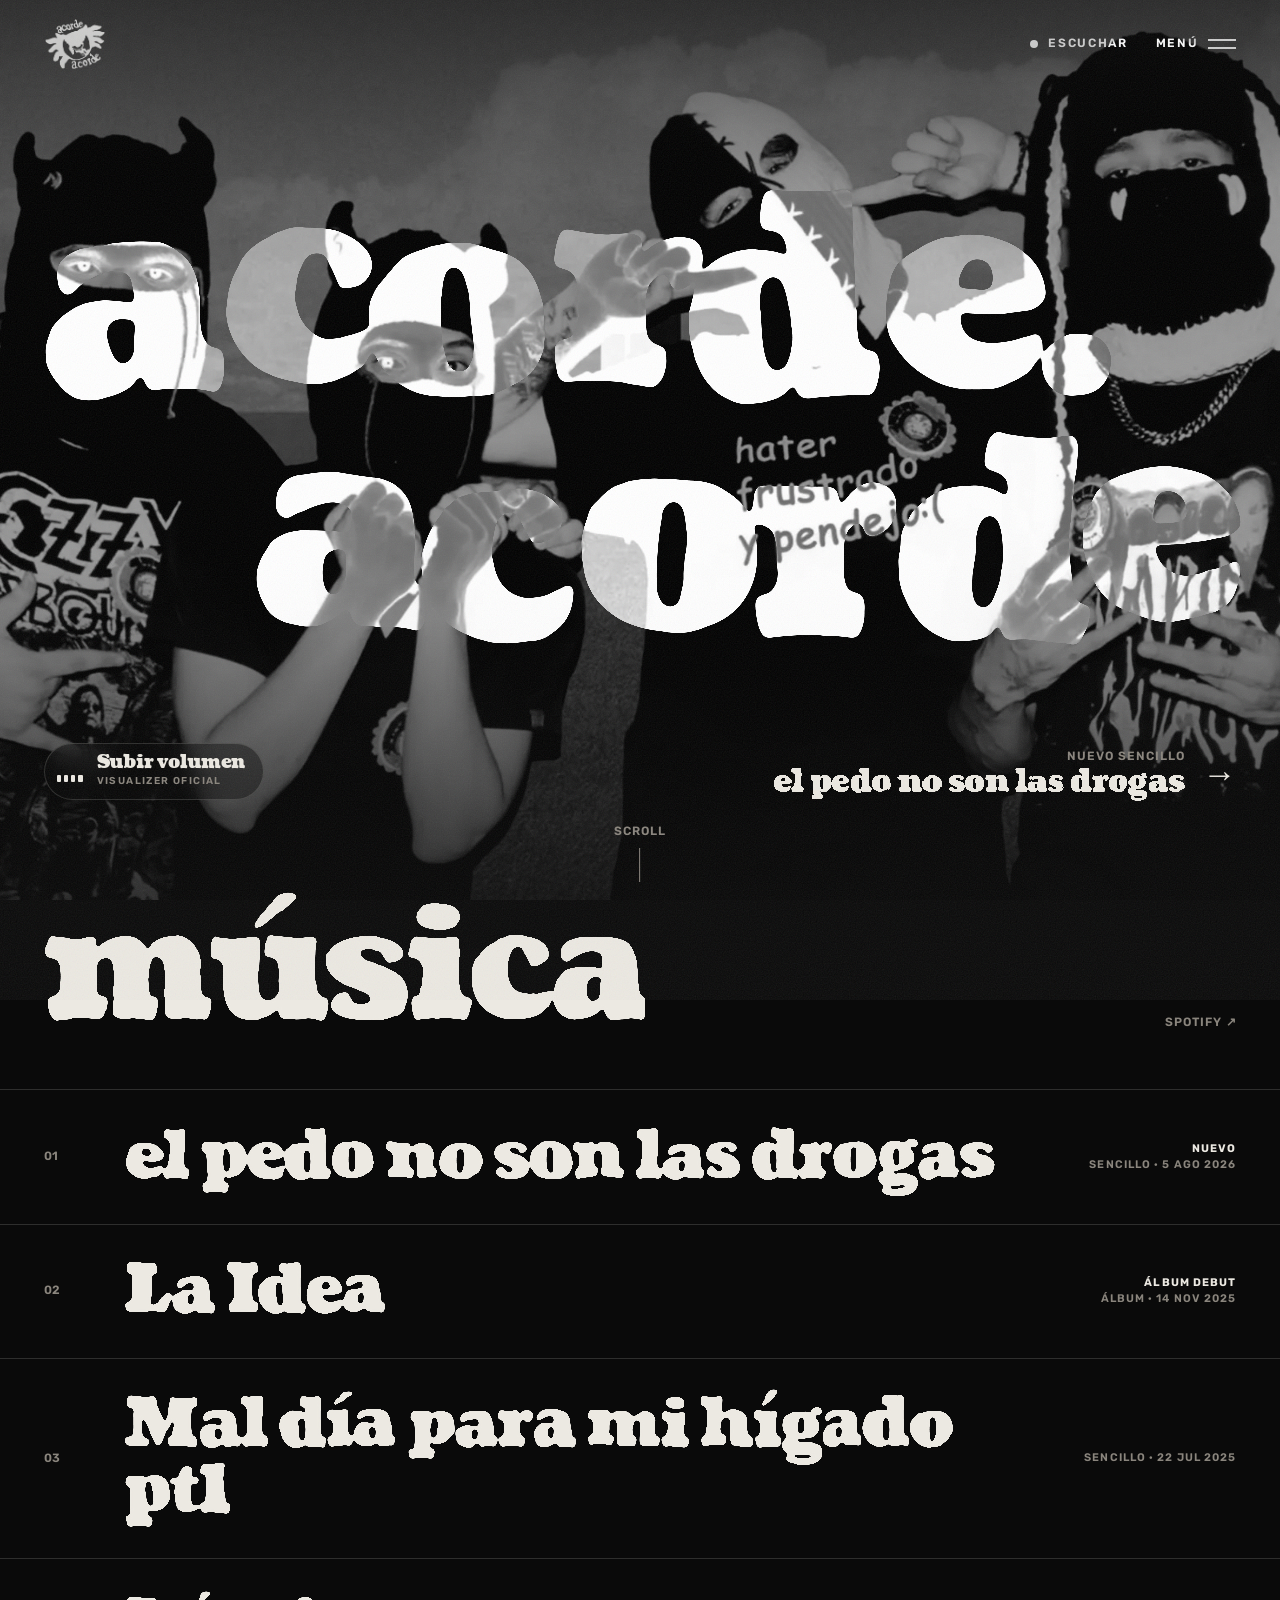
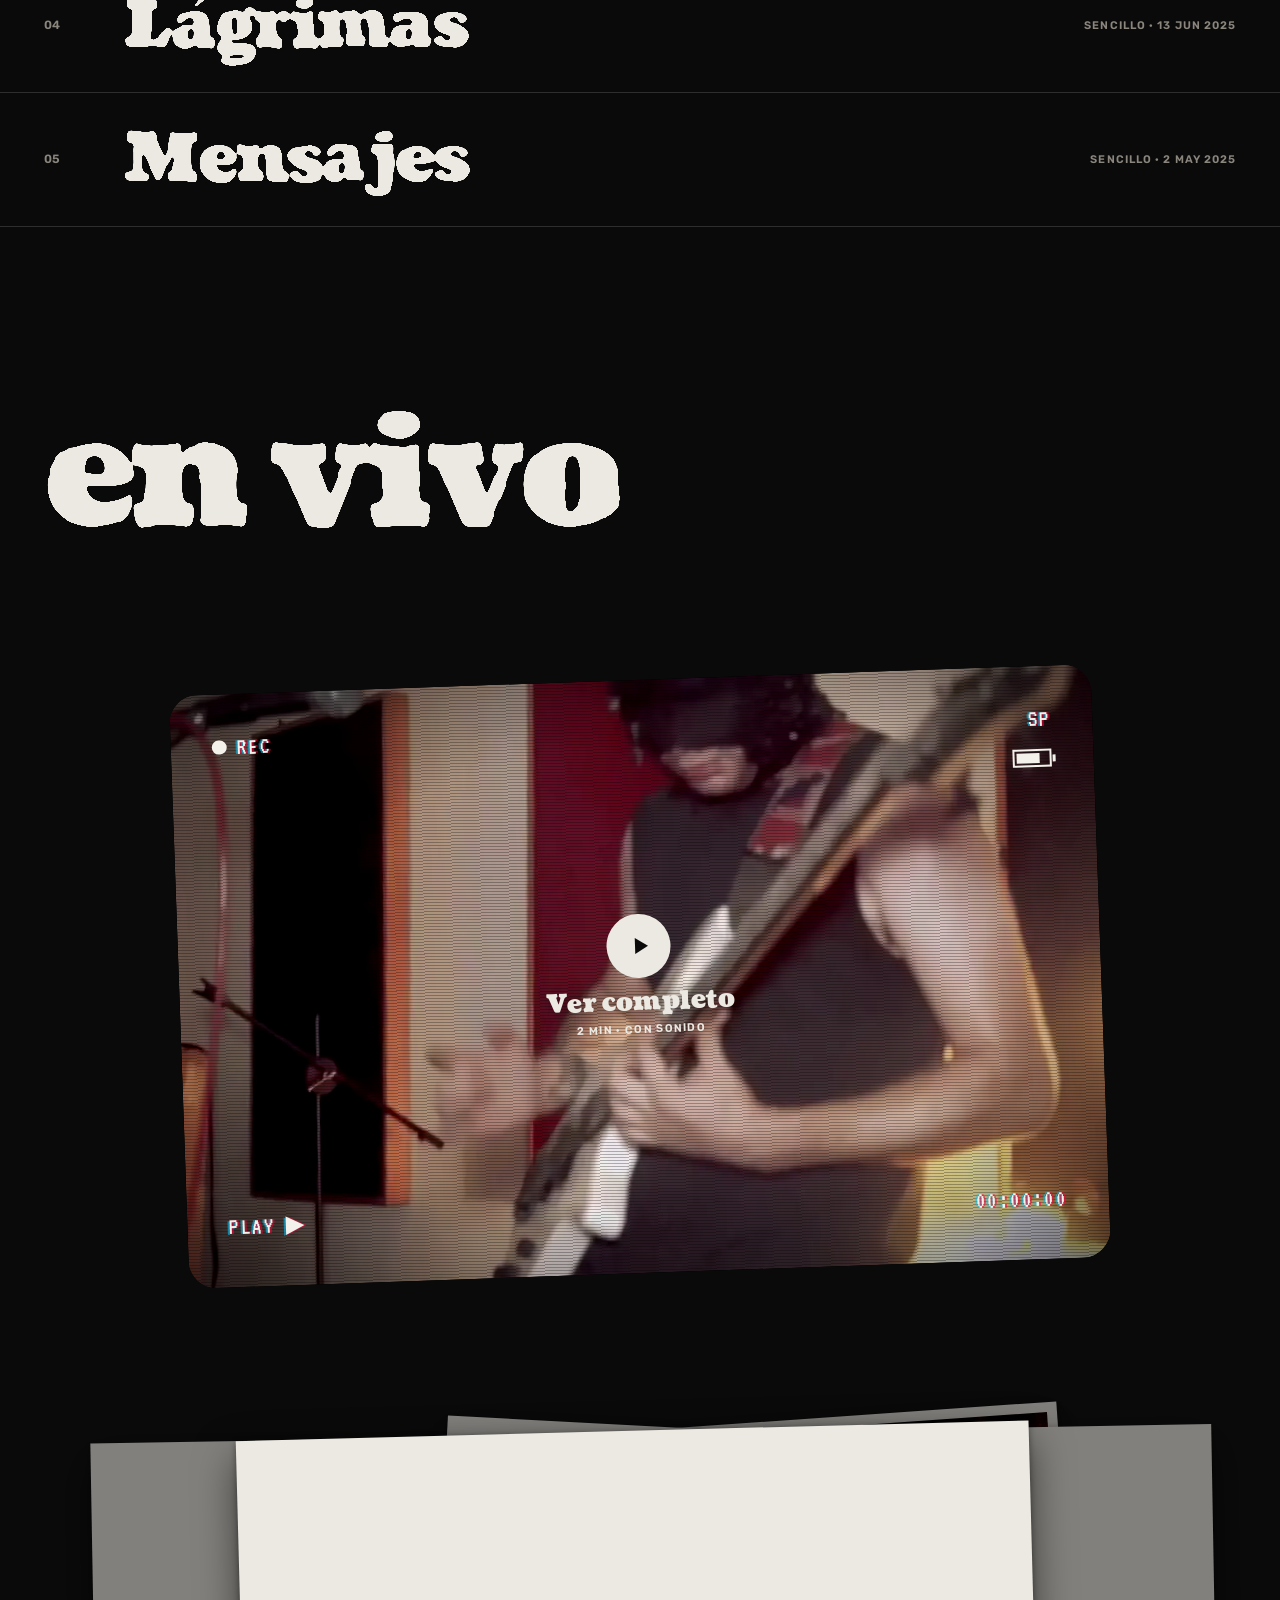
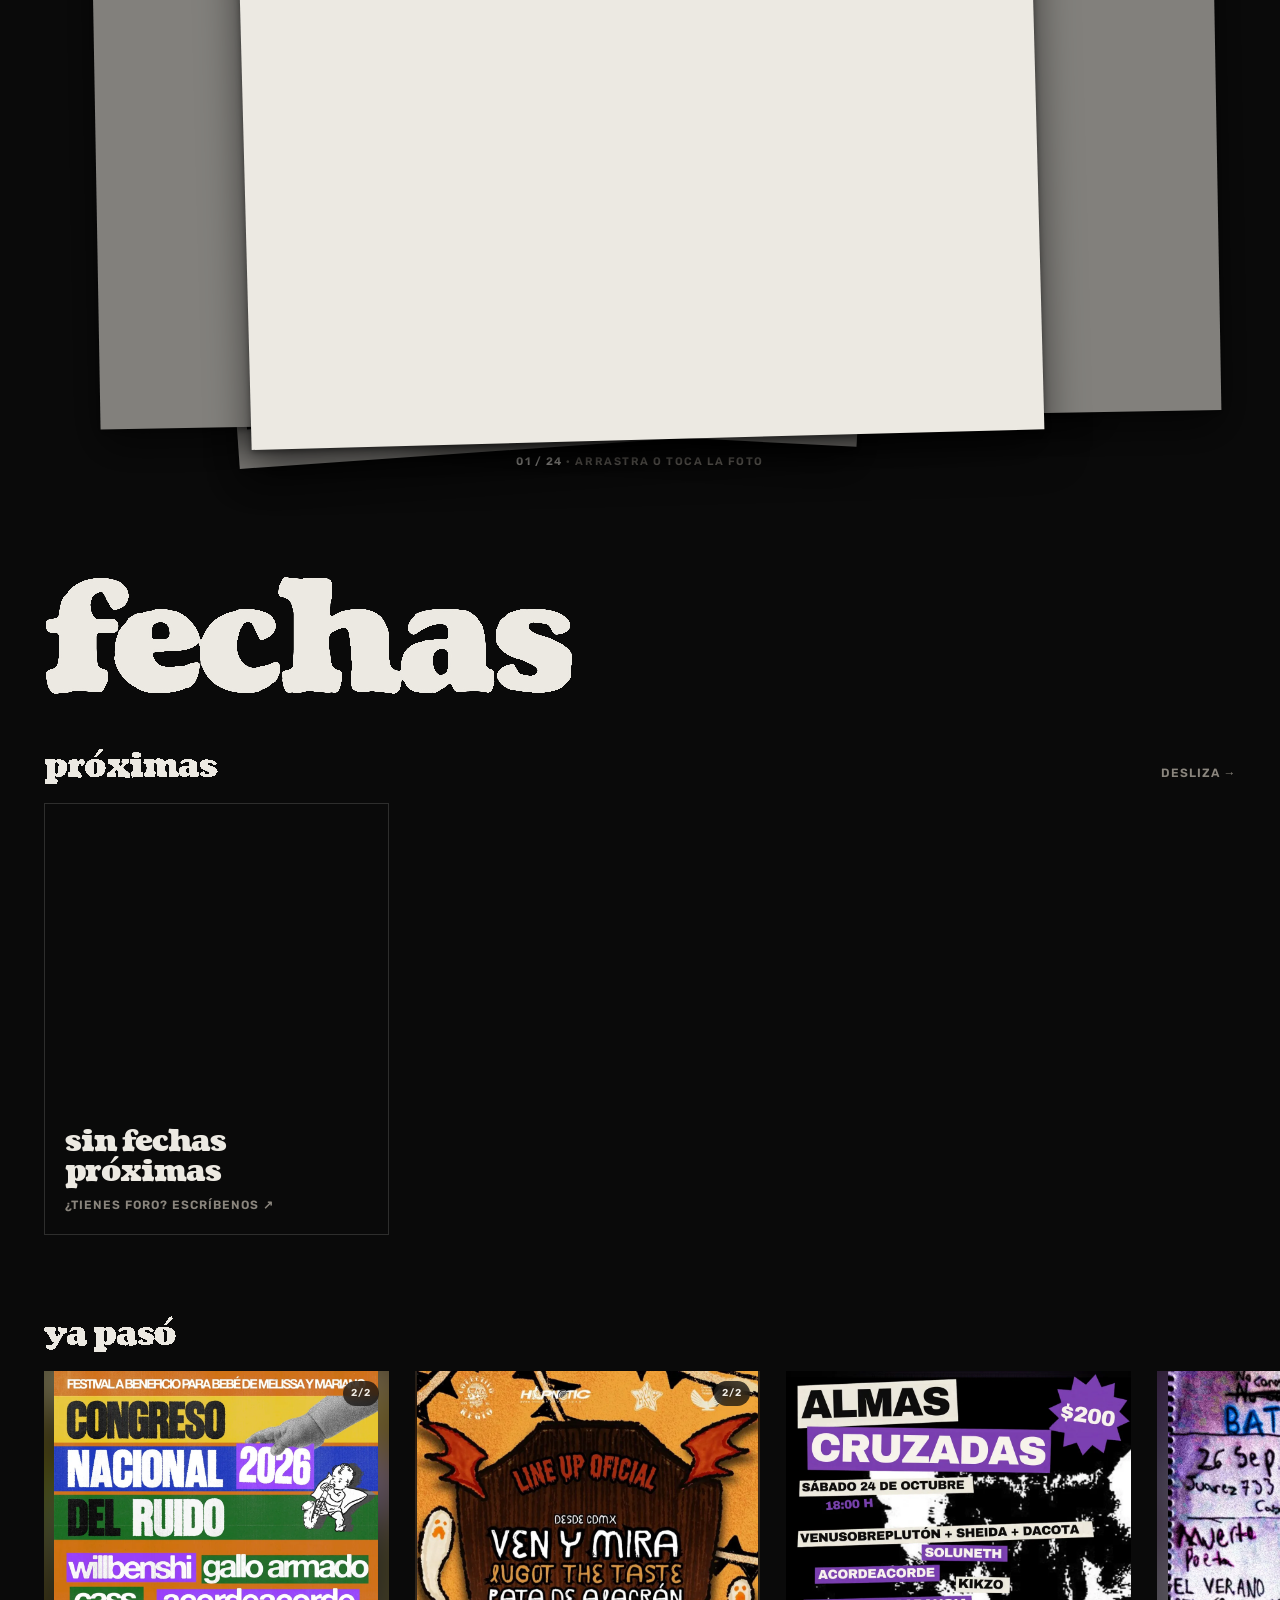
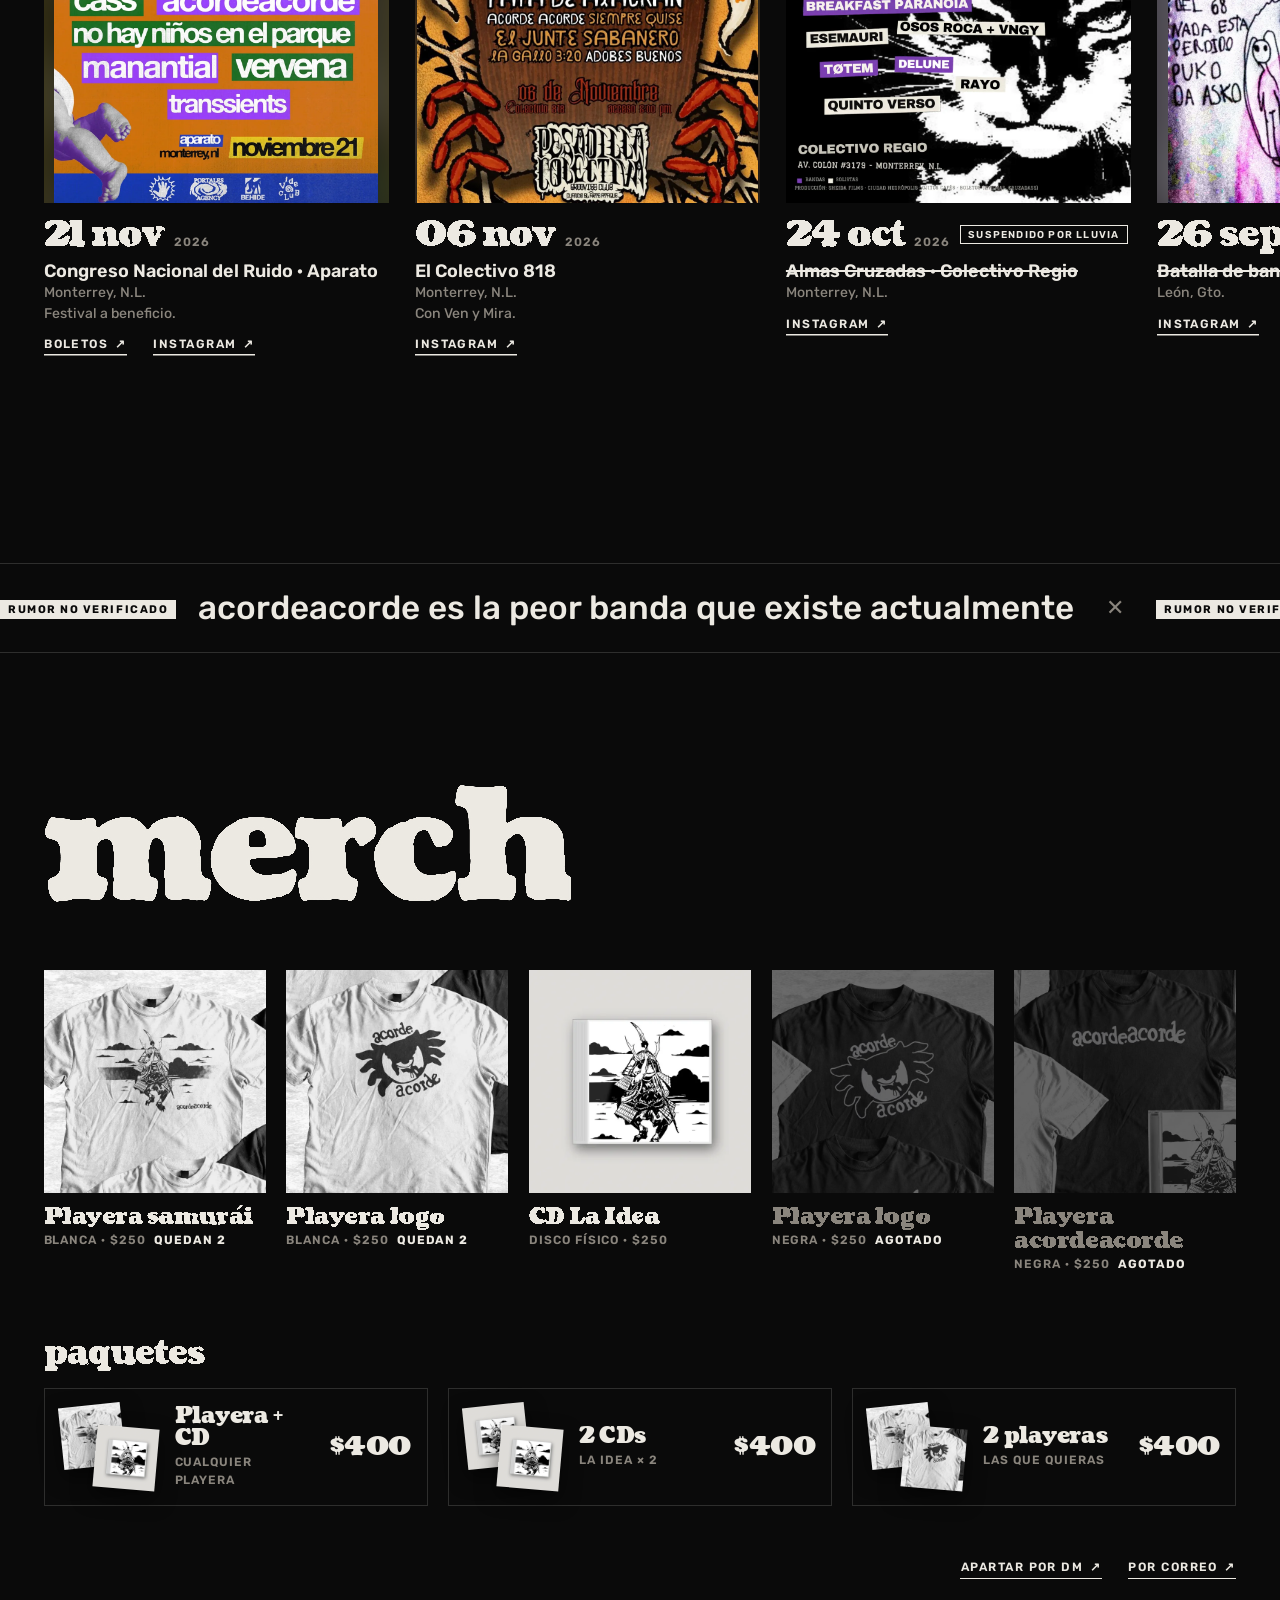
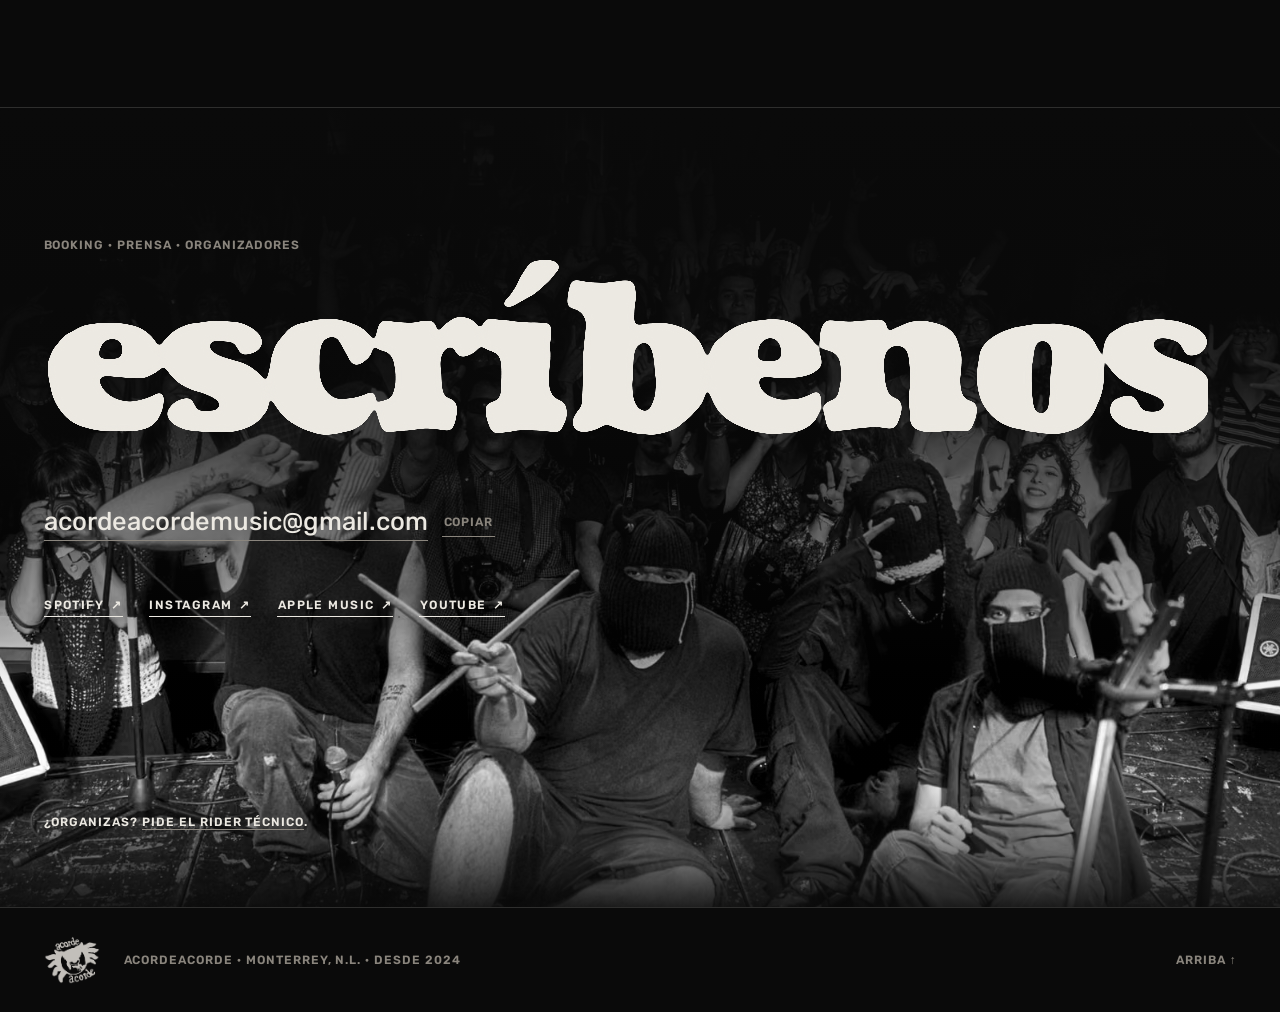
==== commit 60679bc1: "Hojas sin recuadro de foco en Cerrar al abrir Co-Authored-By: Claude Opus 5.5 <noreply@anthropic.com" ====
--- a/index.html
+++ b/index.html
@@ -206,7 +206,7 @@
   <div class="flota" id="flota" aria-hidden="true"><img alt=""></div>
 
   <!-- Detalle de lanzamiento -->
-  <dialog class="detalle" id="detalle" aria-labelledby="detalleT">
+  <dialog class="detalle" id="detalle" aria-labelledby="detalleT" autofocus>
     <div class="detalle__asa" id="detalleAsa" aria-hidden="true"><i></i></div>
     <button class="detalle__cerrar mono" id="detalleCerrar">Cerrar ✕</button>
     <div class="detalle__in" id="detalleIn"><!-- main.js --></div>
--- a/styles.css
+++ b/styles.css
@@ -692,3 +692,4 @@
 .fecha__flyer img.ve { opacity: 1; }
 .fecha__n b { font-weight: inherit; }
 .pila__hint b { color: var(--hueso); font-weight: inherit; }
+.detalle:focus, .detalle:focus-visible { outline: none; }
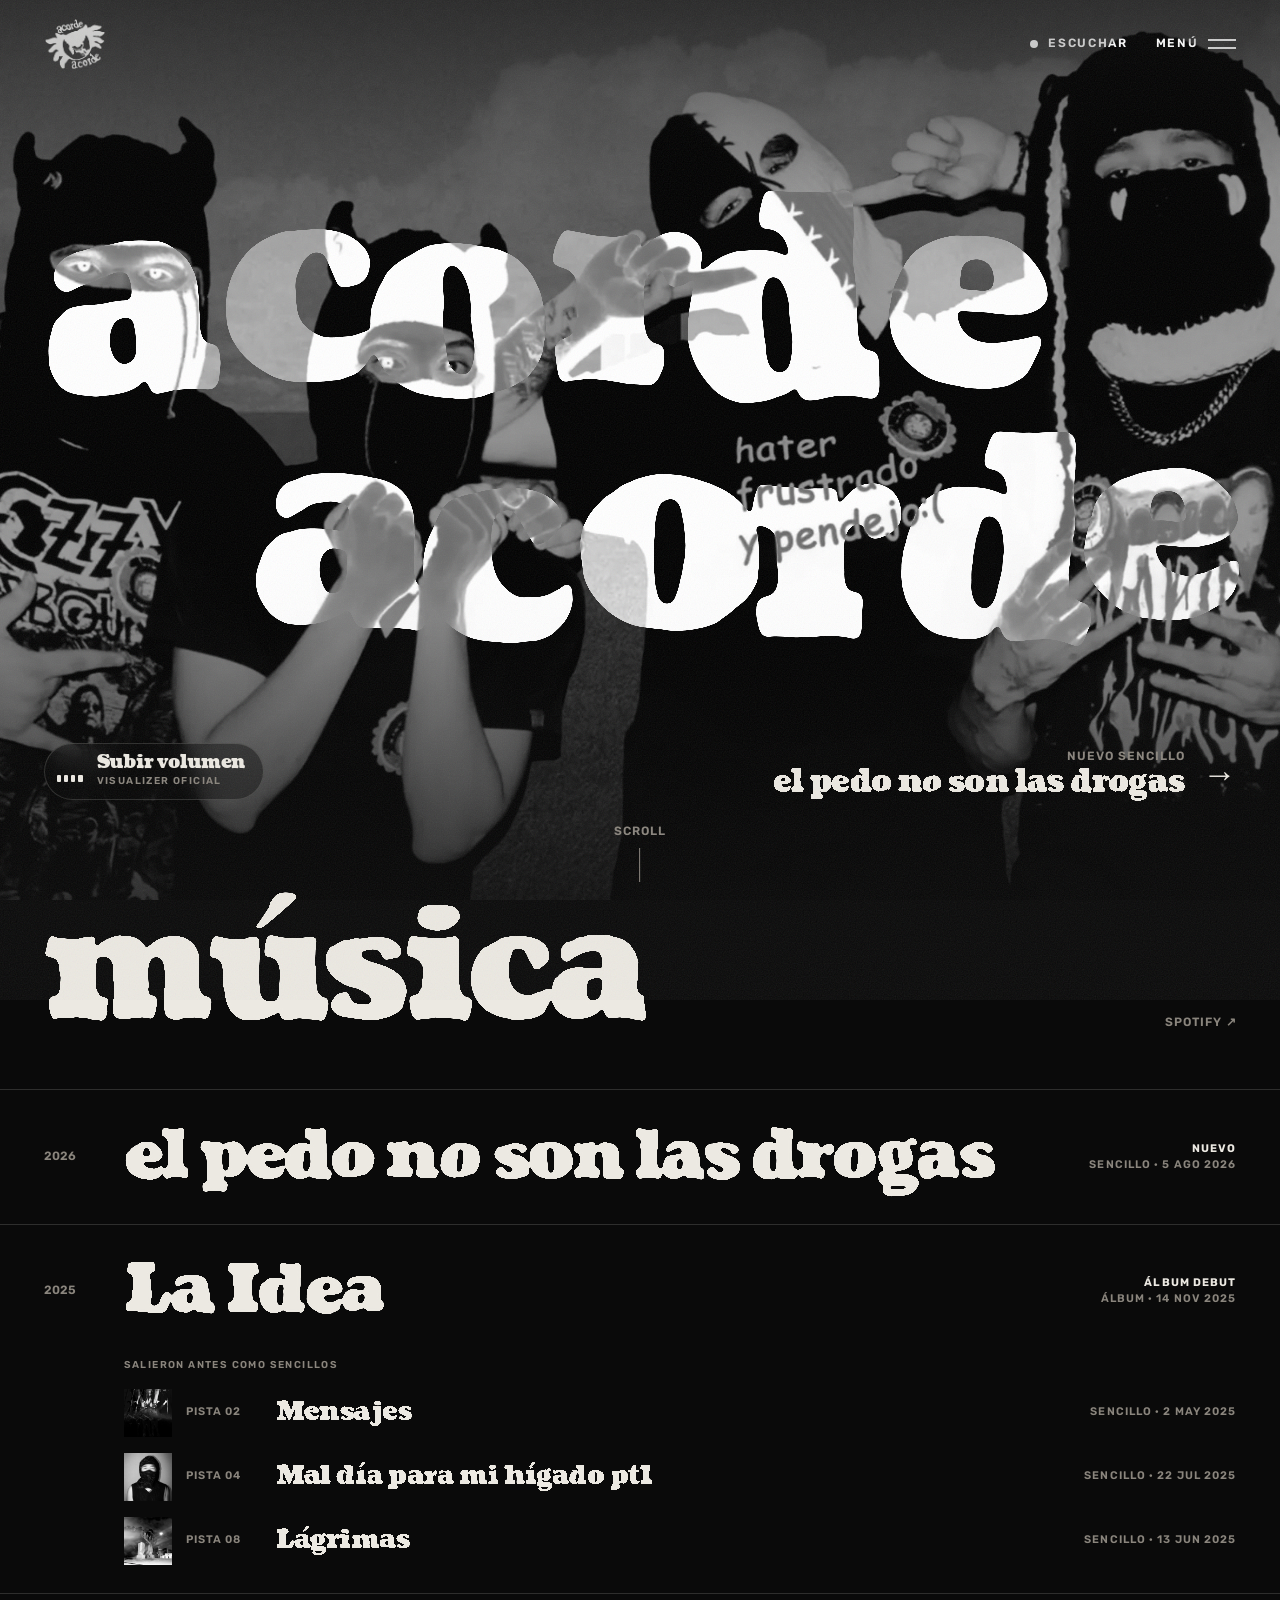
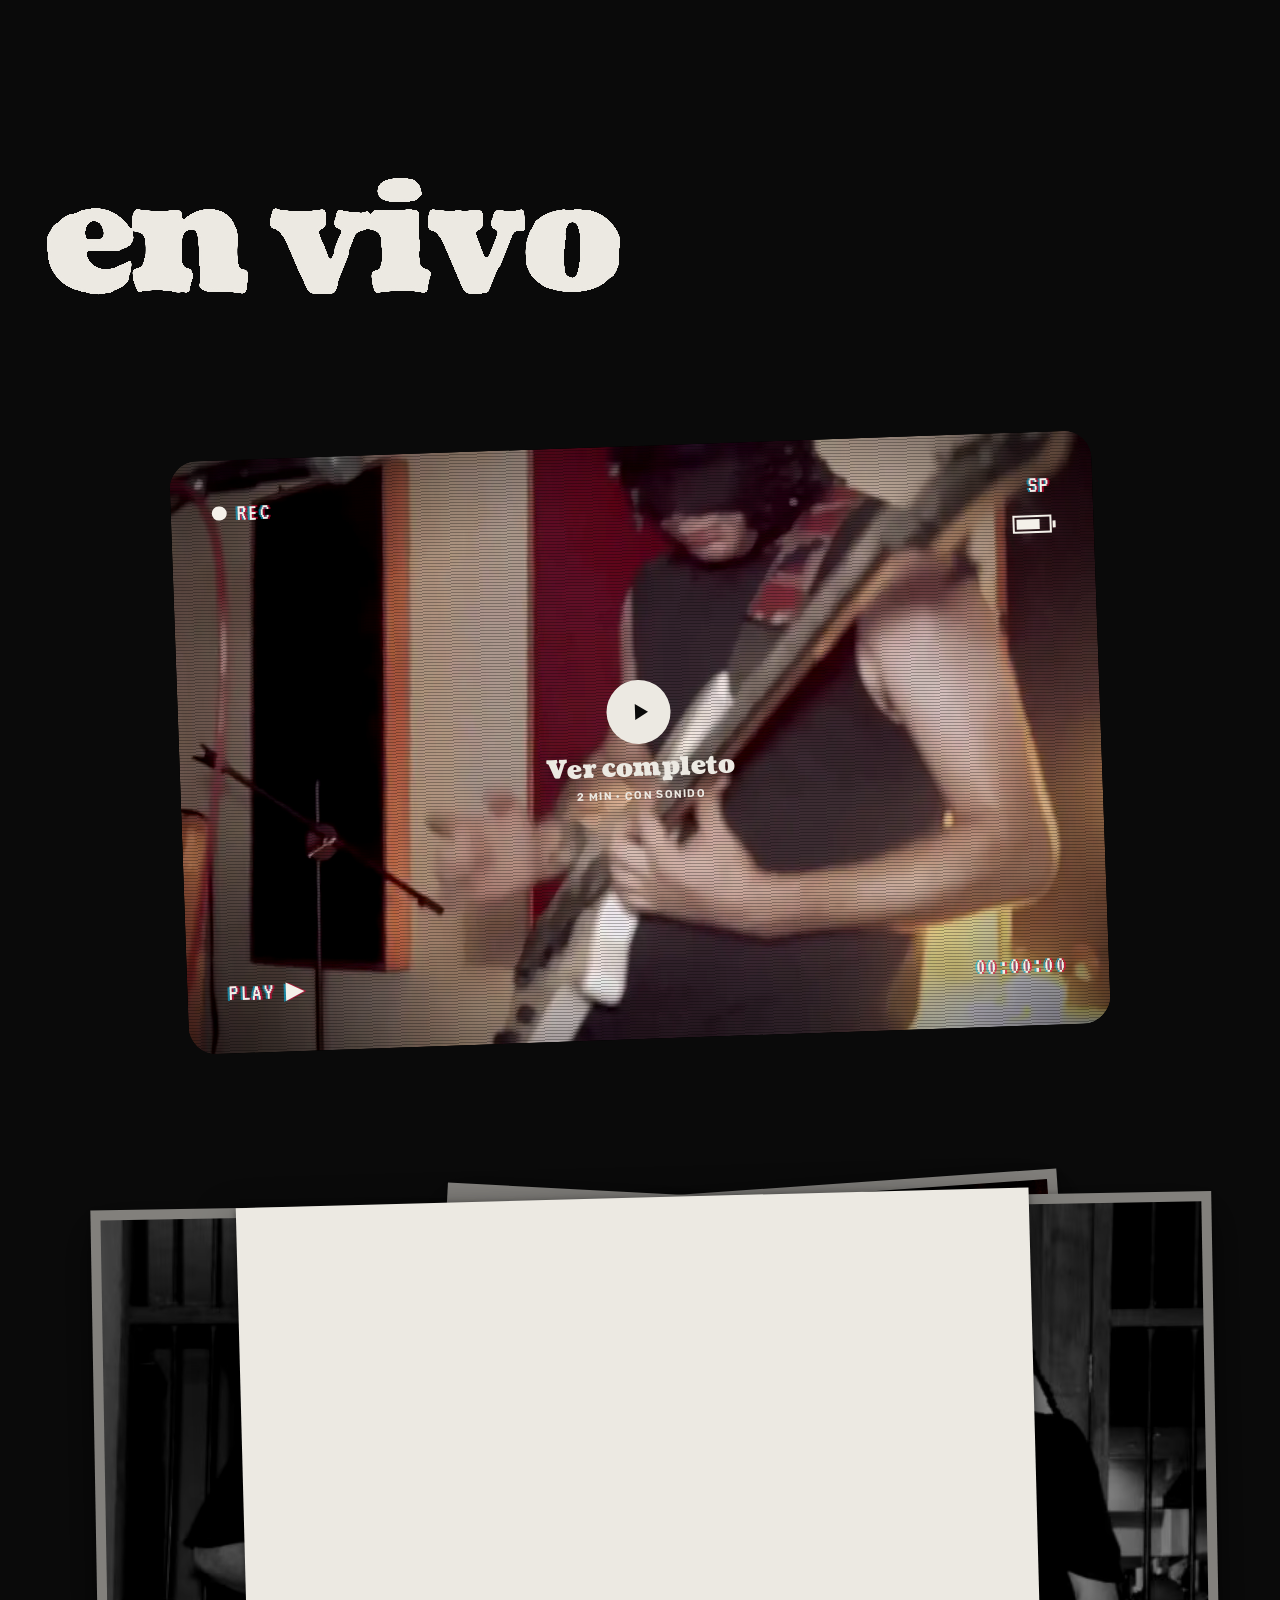
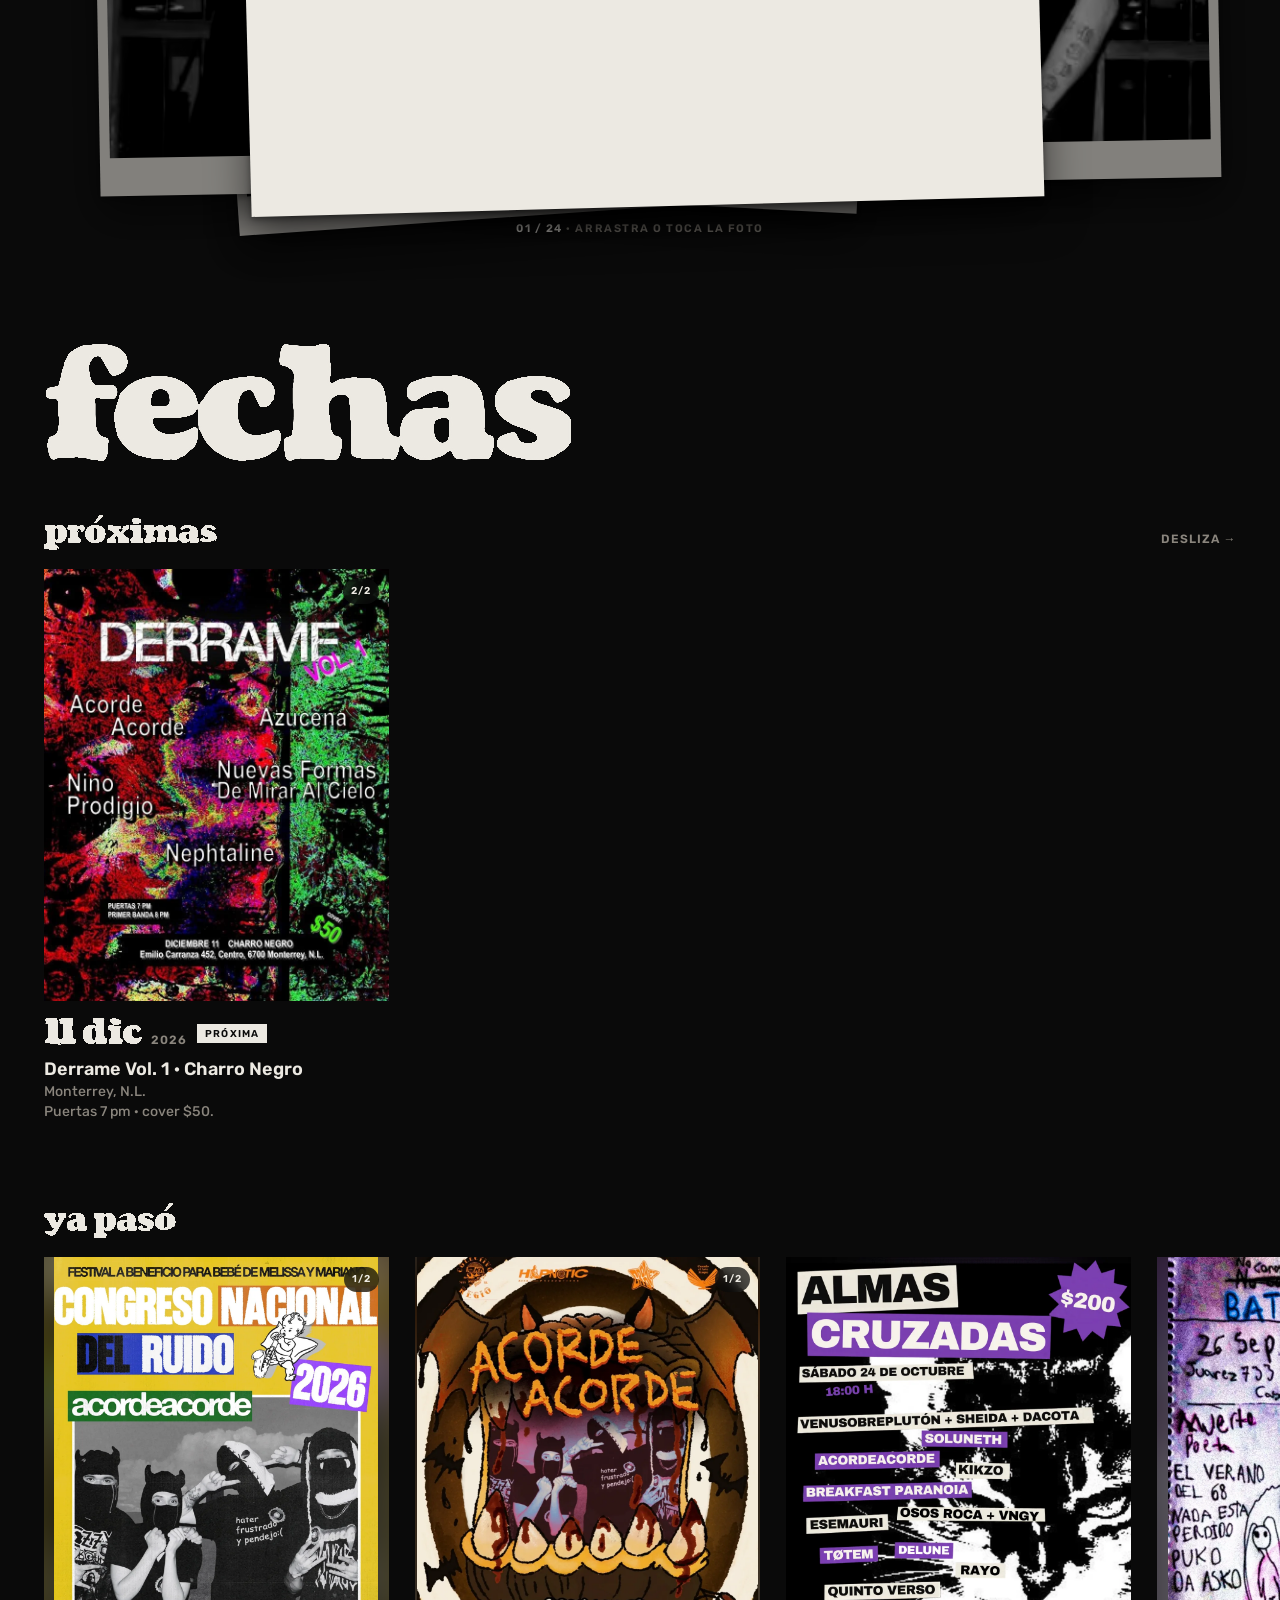
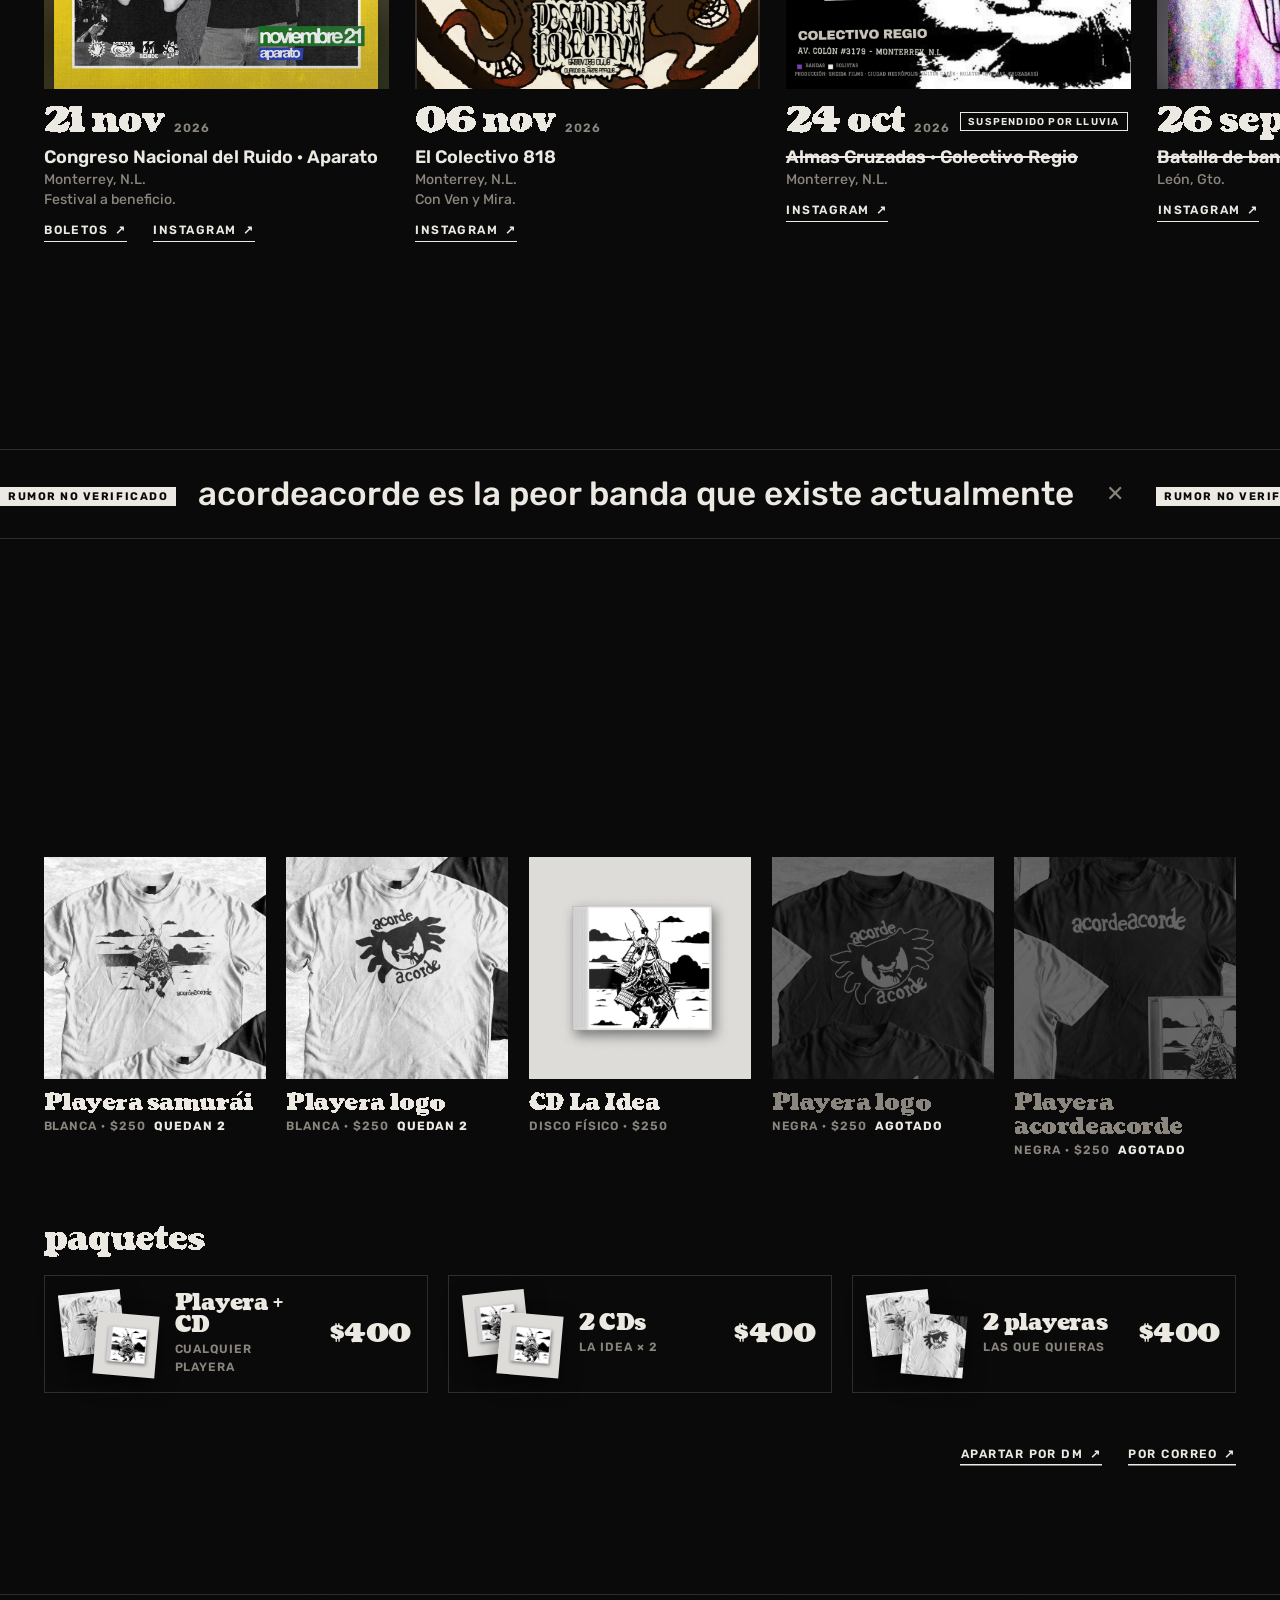
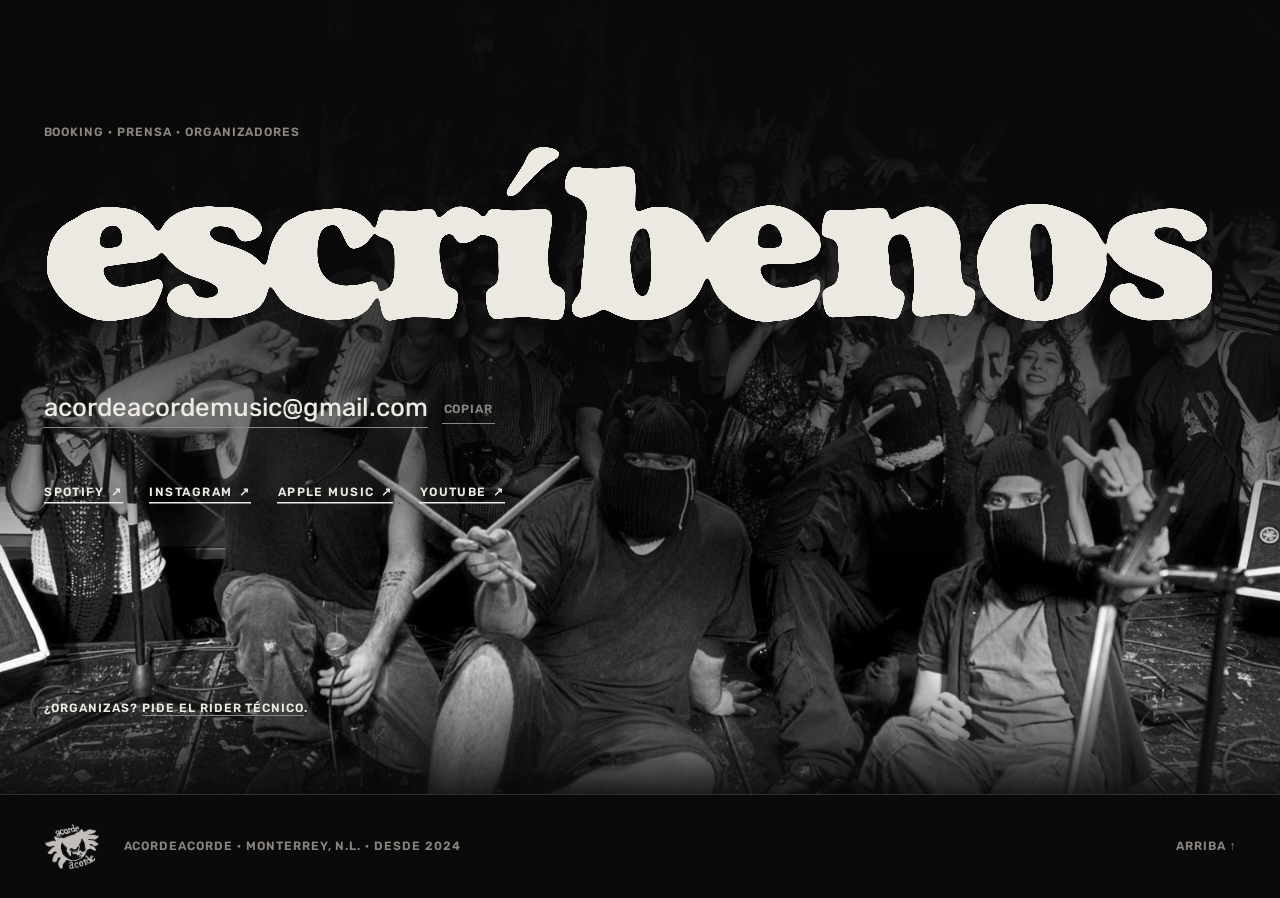
==== commit 81494abf: "Plataformas por rola, sencillos agrupados en La Idea, fecha Derrame Vol. 1 - Cada lanzamiento: Spoti" ====
--- a/index.html
+++ b/index.html
@@ -104,7 +104,7 @@
 
       <h1 class="nombre" id="titulo">
         <span class="sr-only">acordeacorde</span>
-        <span class="nombre__l" aria-hidden="true">acorde.</span>
+        <span class="nombre__l" aria-hidden="true">acorde</span>
         <span class="nombre__l nombre__l--2" aria-hidden="true">acorde</span>
       </h1>
 
--- a/styles.css
+++ b/styles.css
@@ -693,3 +693,31 @@
 .fecha__n b { font-weight: inherit; }
 .pila__hint b { color: var(--hueso); font-weight: inherit; }
 .detalle:focus, .detalle:focus-visible { outline: none; }
+
+/* la portada recorta su video (Safari a veces deja salir el iframe escalado) */
+.inicio, .inicio__yt, .inicio__foto { clip-path: inset(0); }
+.inicio__yt { contain: paint; transform: translateZ(0); }
+.musica { position: relative; z-index: 2; background: var(--negro); }
+
+/* sencillos agrupados bajo su disco */
+.lista .sub { list-style: none; margin: 0; padding: 0 0 clamp(12px, 1.6vw, 22px); }
+.lista .sub li { border-bottom: 0; }
+.sub__h { padding: 0 var(--m) 8px calc(var(--m) + 80px); color: var(--gris); font-size: 10px; letter-spacing: .14em; text-transform: uppercase; }
+.lista .sub button {
+  grid-template-columns: 48px 76px 1fr auto; gap: 14px; padding: 8px var(--m) 8px calc(var(--m) + 80px); min-height: 0;
+}
+.lista .sub img { width: 48px; height: 48px; object-fit: cover; }
+.sub__n { font-size: 11px; letter-spacing: .1em; text-transform: uppercase; color: var(--gris); }
+.sub__t { font-family: var(--logo); font-weight: 900; font-size: clamp(20px, 2vw, 30px); line-height: 1.05; letter-spacing: -.02em; filter: url(#tinta-s); }
+.sub__m { font-size: 11px; letter-spacing: .1em; text-transform: uppercase; color: var(--gris); text-align: right; white-space: nowrap; }
+.lista .sub button:hover .sub__t { transform: translateX(8px); }
+.sub__t { transition: transform .6s var(--out), color .4s; }
+.pistas__s { display: inline-block; margin-left: 8px; padding: 2px 7px; border: 1px solid var(--linea); border-radius: 99px; font-size: 9px; letter-spacing: .12em; text-transform: uppercase; color: var(--gris); vertical-align: middle; }
+@media (max-width: 760px) {
+  .sub__h { padding-left: calc(var(--m) + 70px); }
+  .lista .sub button { grid-template-columns: 44px 1fr; grid-template-rows: auto auto; gap: 2px 12px; padding: 8px var(--m) 8px calc(var(--m) + 70px); }
+  .lista .sub img { grid-row: 1 / span 2; width: 44px; height: 44px; }
+  .sub__n { grid-column: 2; grid-row: 2; }
+  .sub__t { grid-column: 2; grid-row: 1; }
+  .sub__m { display: none; }
+}
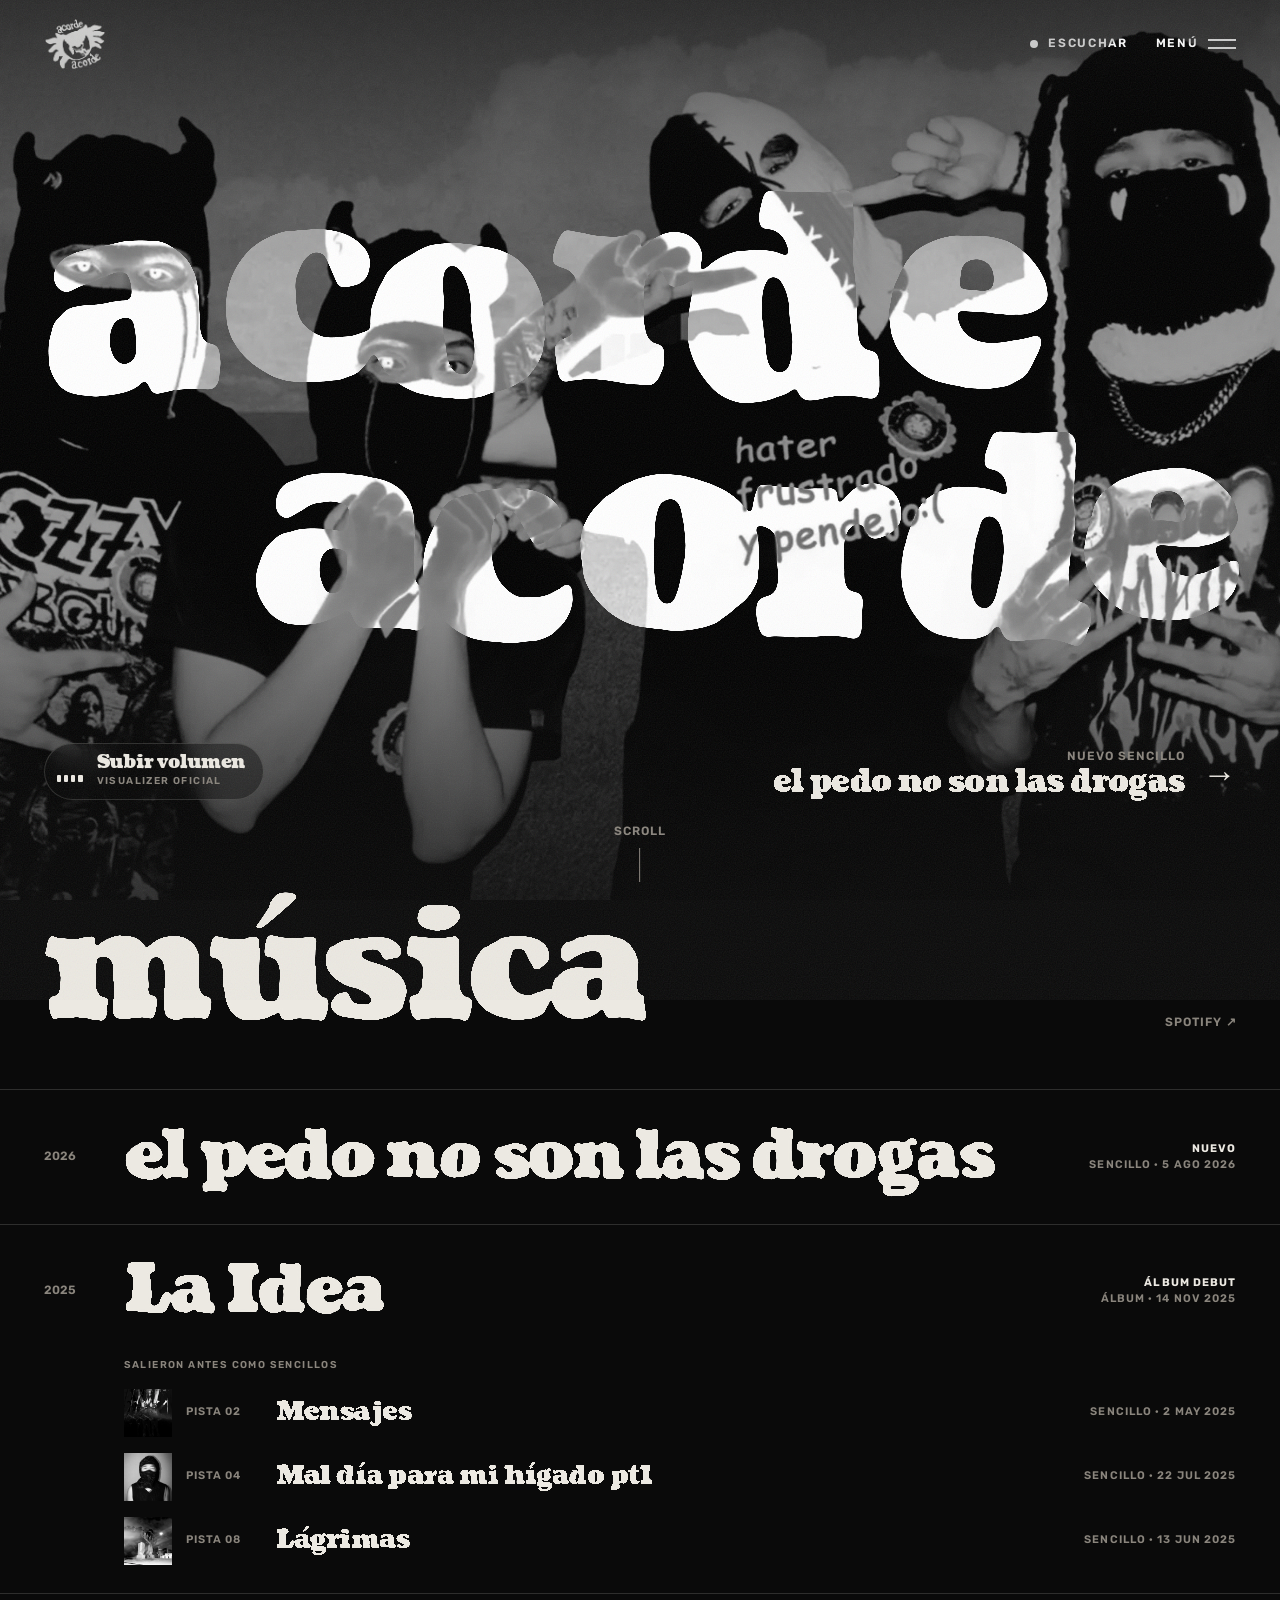
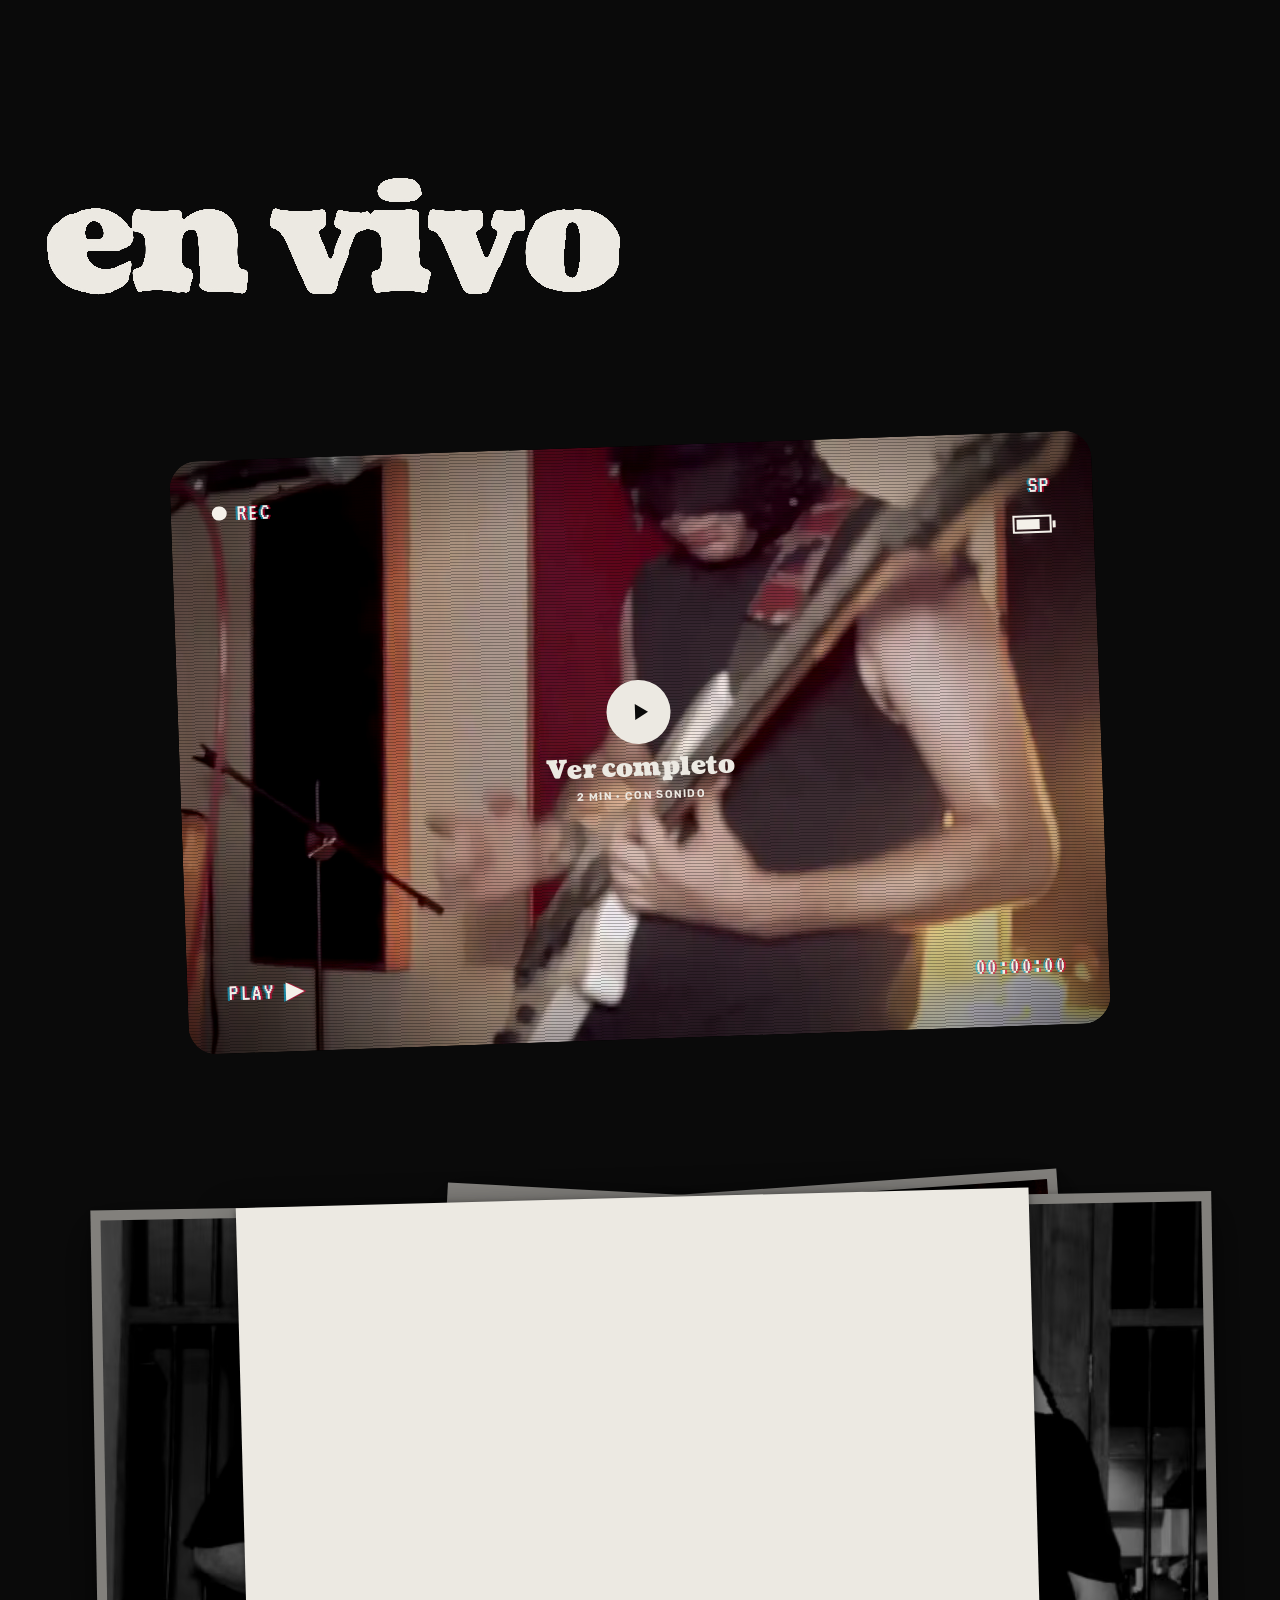
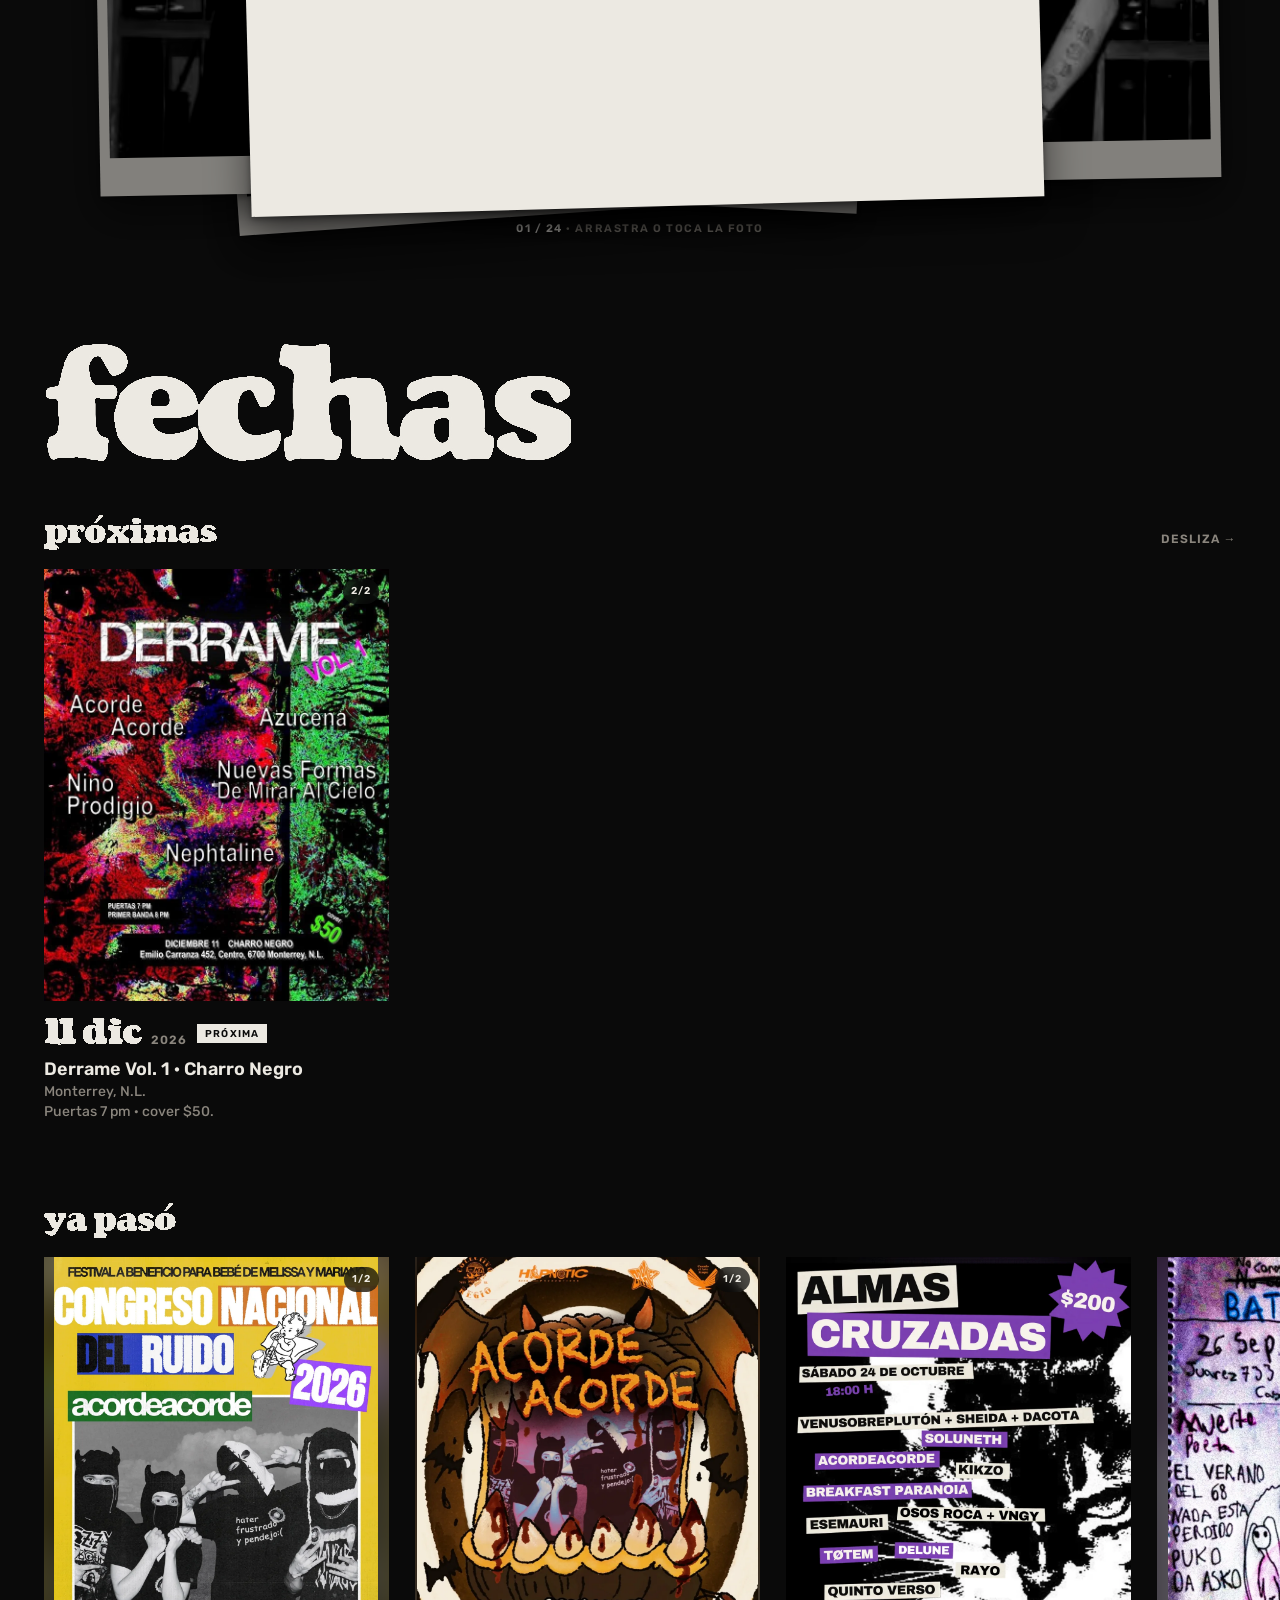
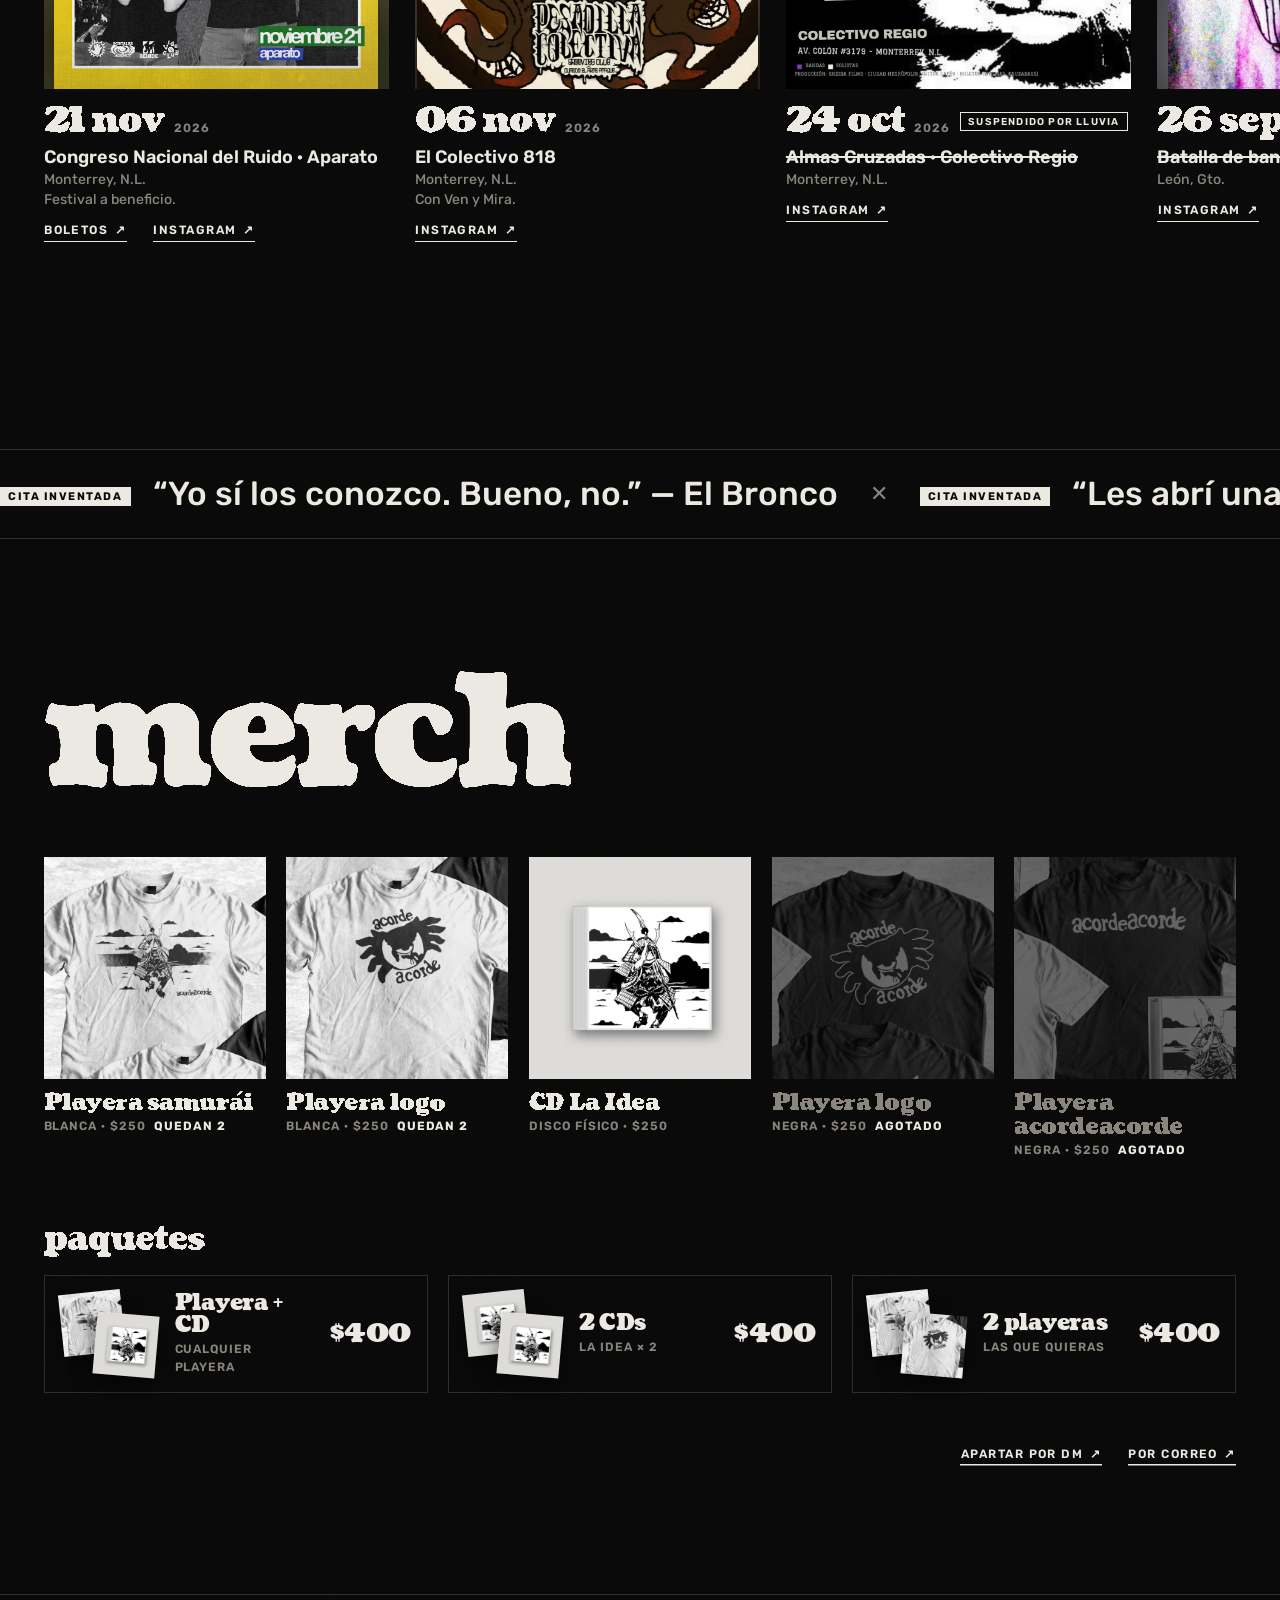
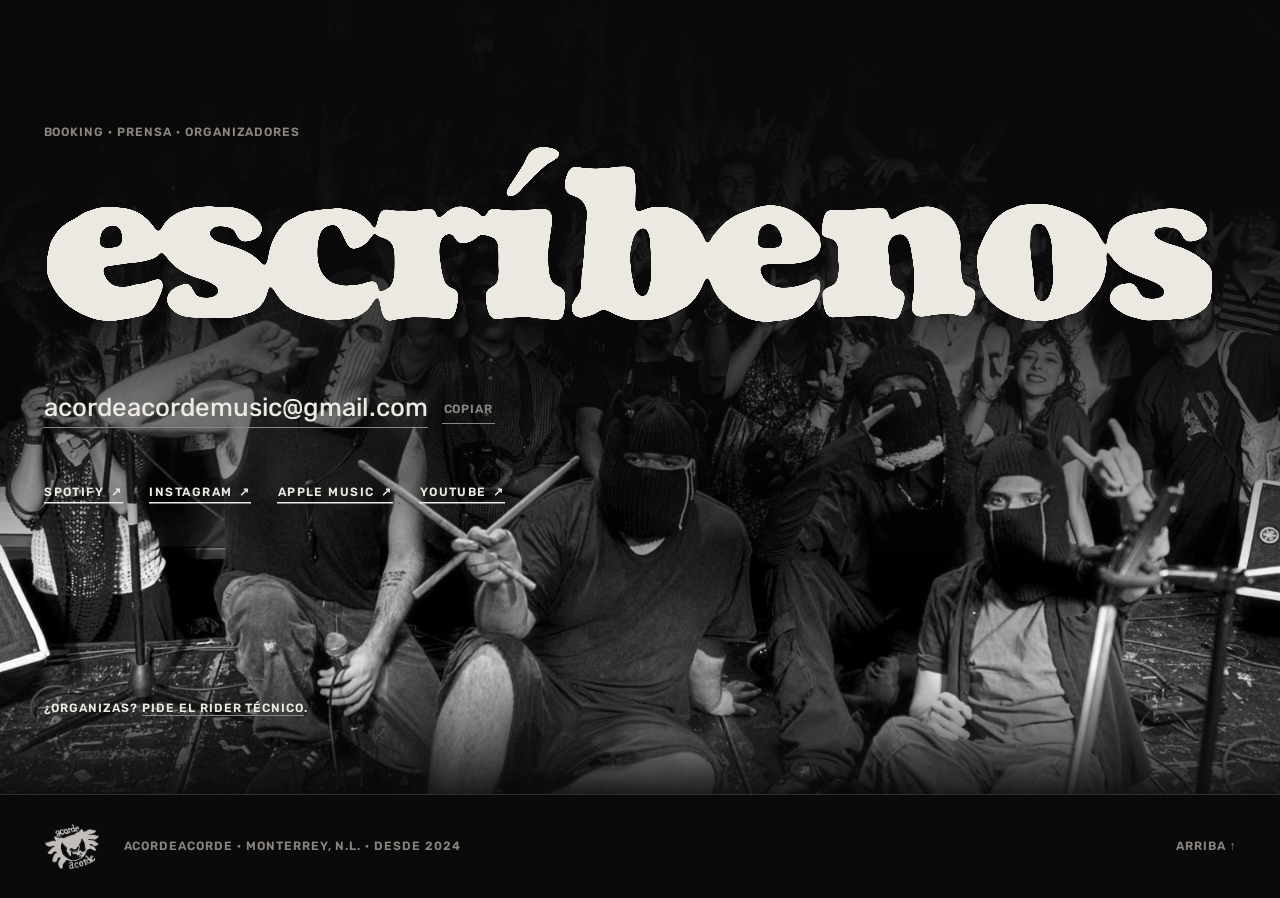
==== commit 55aca843: "Cinta de citas inventadas: El Bronco, Peso Pluma, Noroña y Maderito Co-Authored-By: Claude Opus 5.5 " ====
--- a/index.html
+++ b/index.html
@@ -158,13 +158,15 @@
     </section>
 
     <!-- ============ RUMORES (ficción declarada) ============ -->
-    <div class="rumor" role="note" aria-label="Rumores no verificados (ficción)">
+    <div class="rumor" role="note" aria-label="Citas inventadas (ficción)">
       <div class="rumor__pista">
-        <span><b>Rumor no verificado</b> acordeacorde es la peor banda que existe actualmente</span><i aria-hidden="true">✕</i>
-        <span><b>Rumor no verificado</b> uno de sus integrantes tiene prohibido entrar a Brasil</span><i aria-hidden="true">✕</i>
+        <span><b>Cita inventada</b> “Yo sí los conozco. Bueno, no.” — El Bronco</span><i aria-hidden="true">✕</i>
+        <span><b>Cita inventada</b> “Les abrí una vez y nadie se acordó de mí.” — Peso Pluma</span><i aria-hidden="true">✕</i>
+        <span><b>Cita inventada</b> “Eso no es ruido, compañeros: es la voz del pueblo.” — Gerardo Fernández Noroña</span><i aria-hidden="true">✕</i>
         <span>“Hacen buena mierda” — Maderito</span><i aria-hidden="true">✕</i>
-        <span aria-hidden="true"><b>Rumor no verificado</b> acordeacorde es la peor banda que existe actualmente</span><i aria-hidden="true">✕</i>
-        <span aria-hidden="true"><b>Rumor no verificado</b> uno de sus integrantes tiene prohibido entrar a Brasil</span><i aria-hidden="true">✕</i>
+        <span aria-hidden="true"><b>Cita inventada</b> “Yo sí los conozco. Bueno, no.” — El Bronco</span><i aria-hidden="true">✕</i>
+        <span aria-hidden="true"><b>Cita inventada</b> “Les abrí una vez y nadie se acordó de mí.” — Peso Pluma</span><i aria-hidden="true">✕</i>
+        <span aria-hidden="true"><b>Cita inventada</b> “Eso no es ruido, compañeros: es la voz del pueblo.” — Gerardo Fernández Noroña</span><i aria-hidden="true">✕</i>
         <span aria-hidden="true">“Hacen buena mierda” — Maderito</span><i aria-hidden="true">✕</i>
       </div>
     </div>
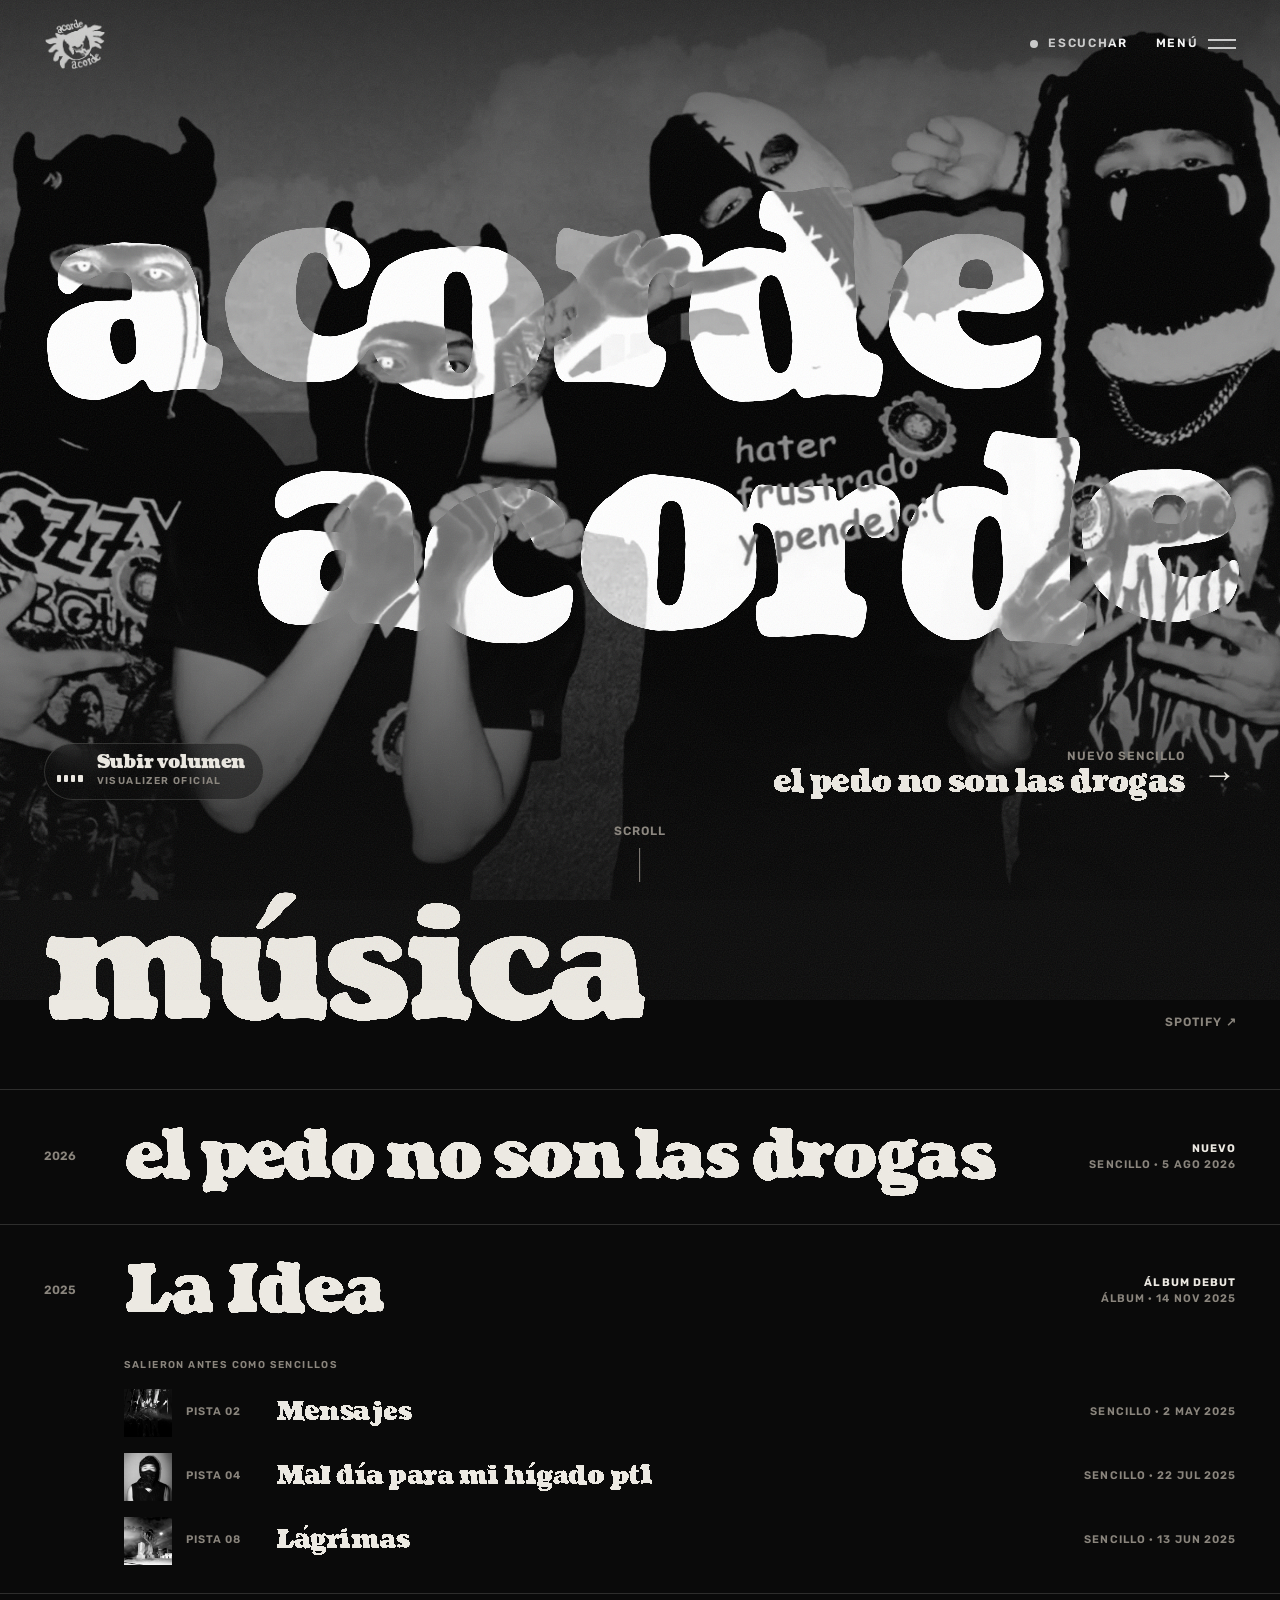
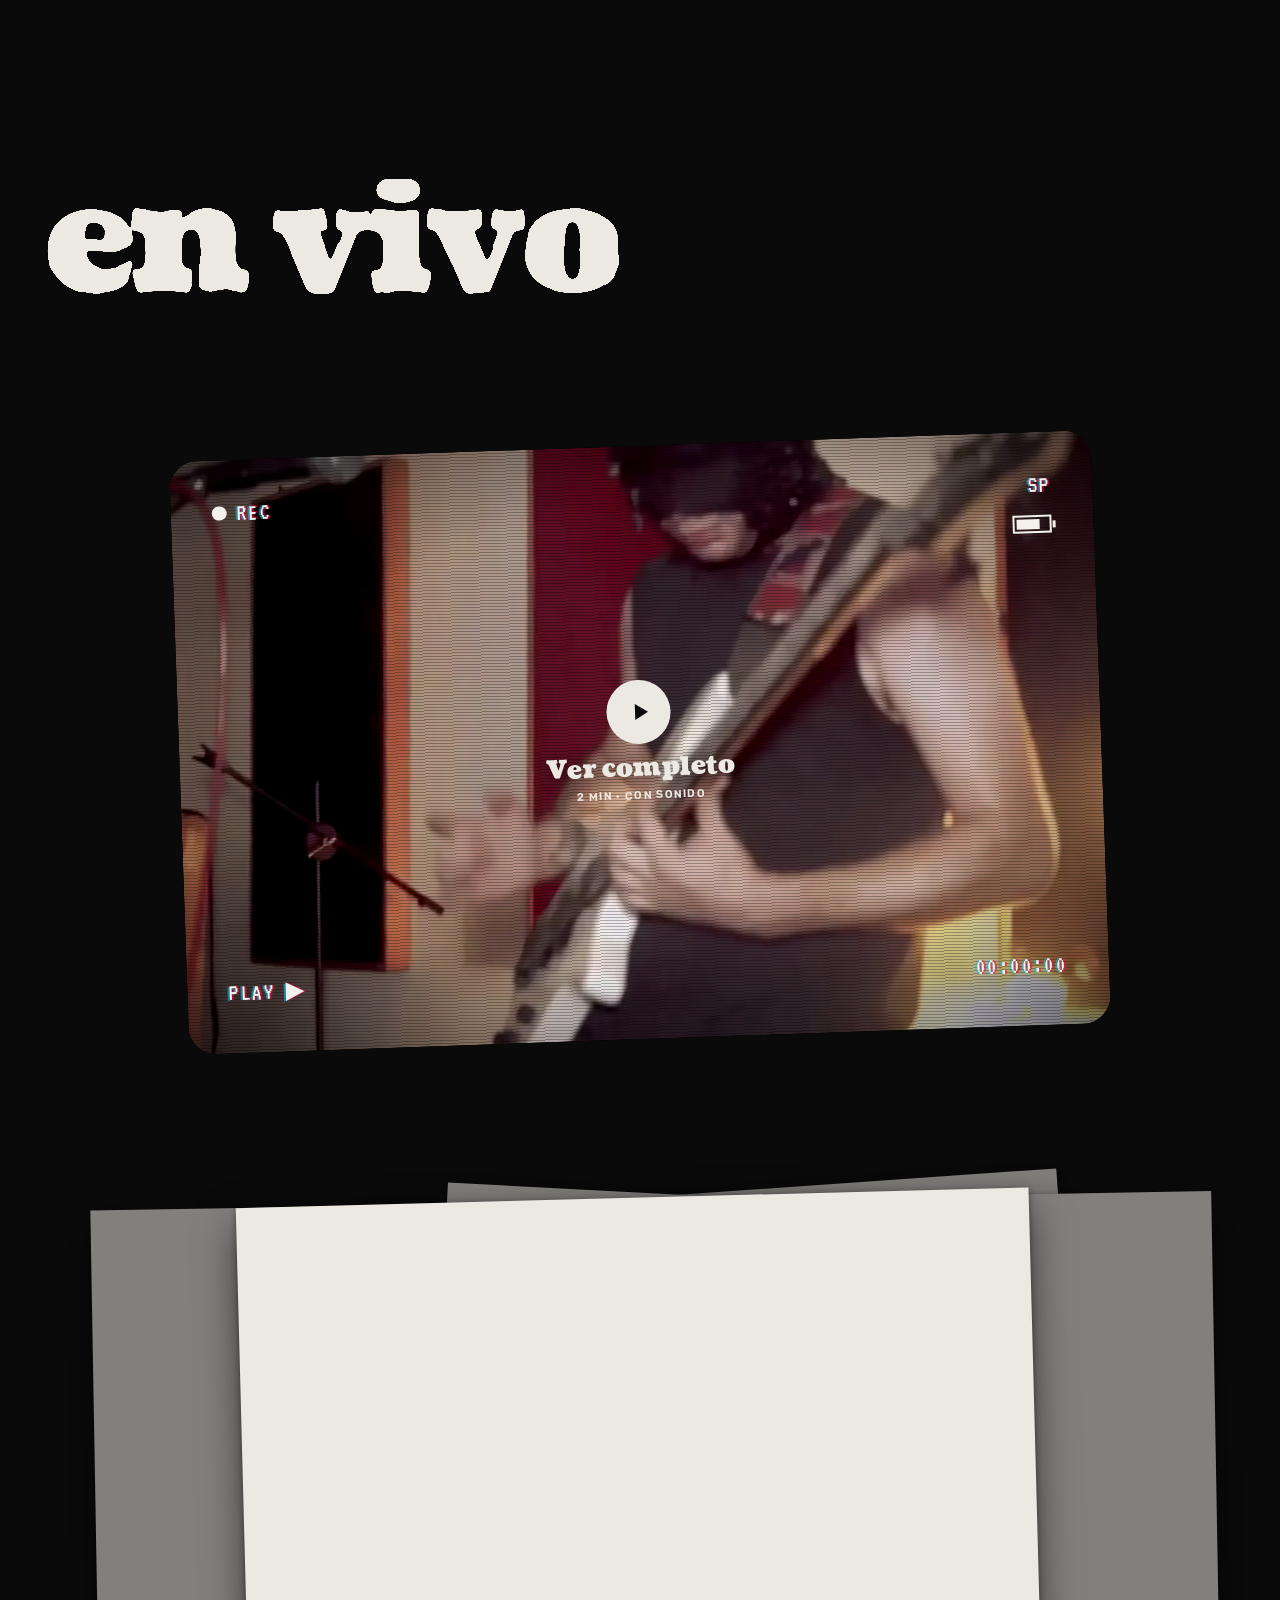
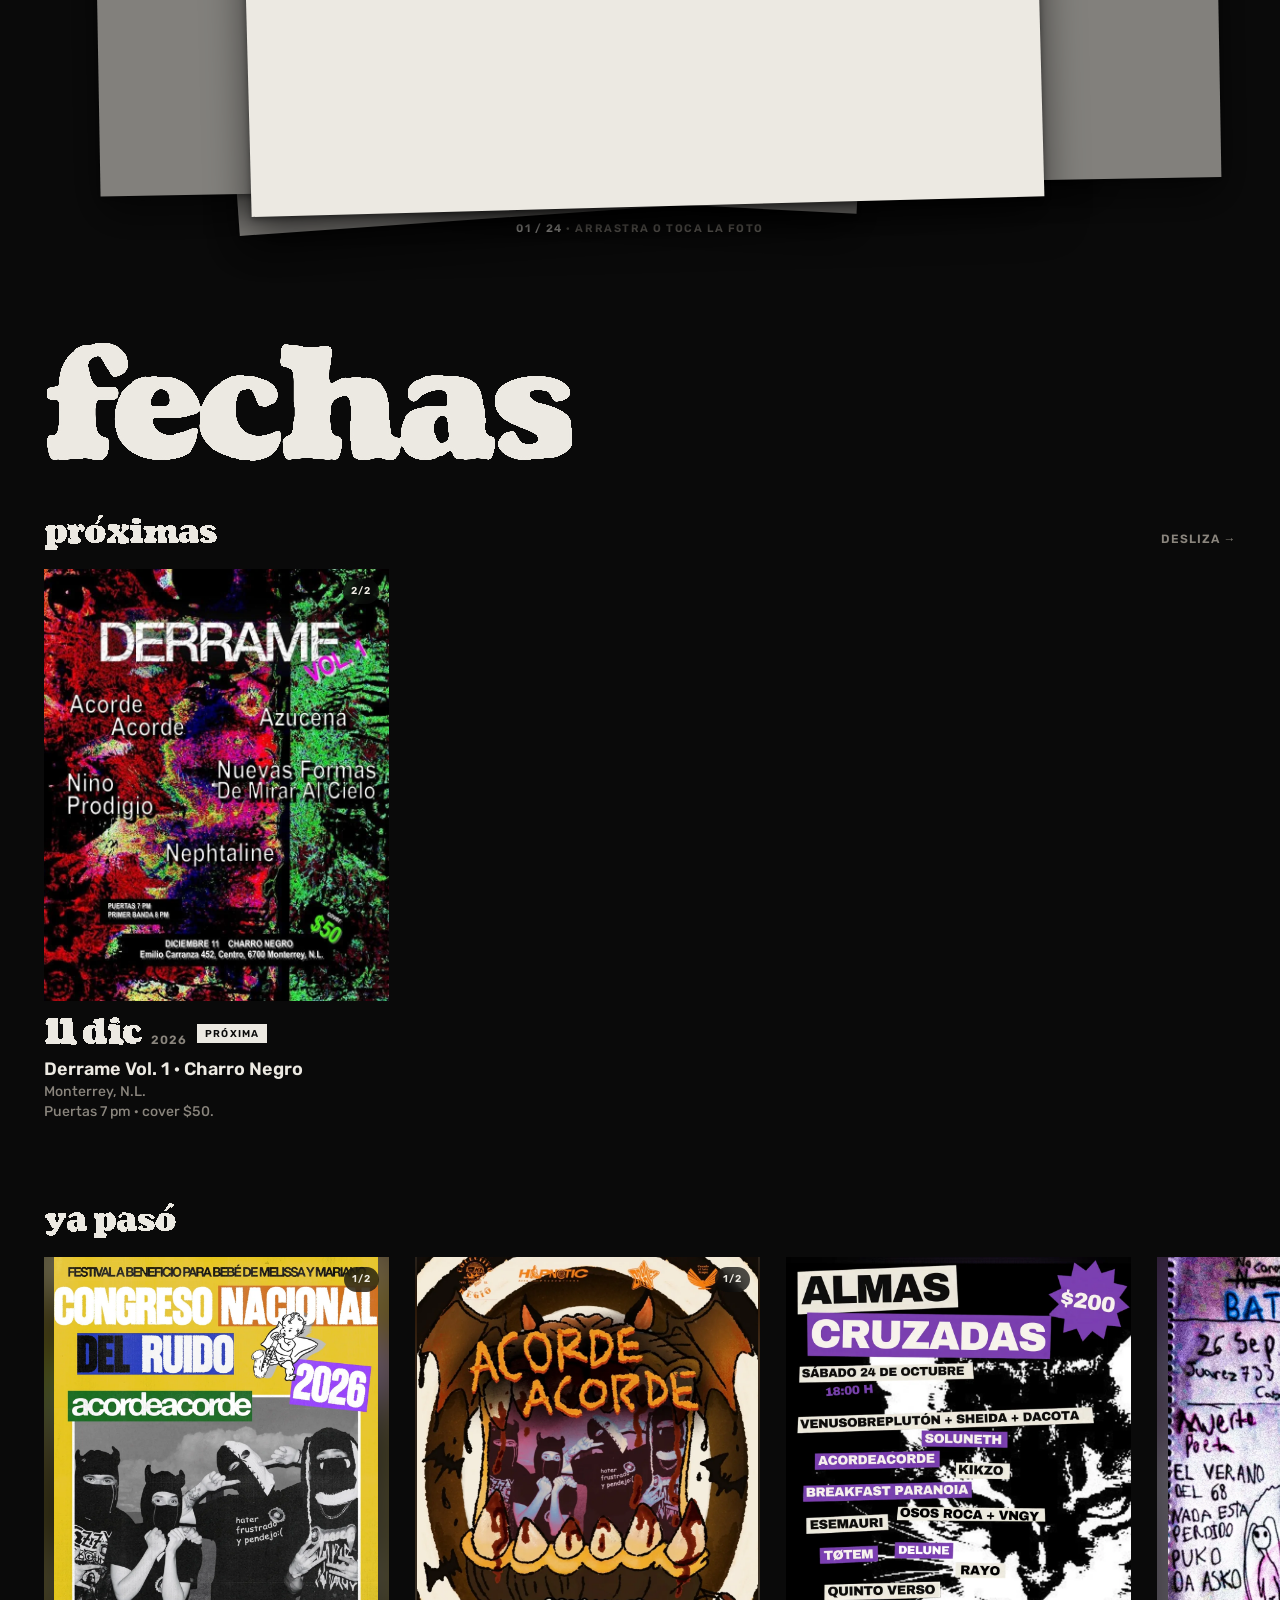
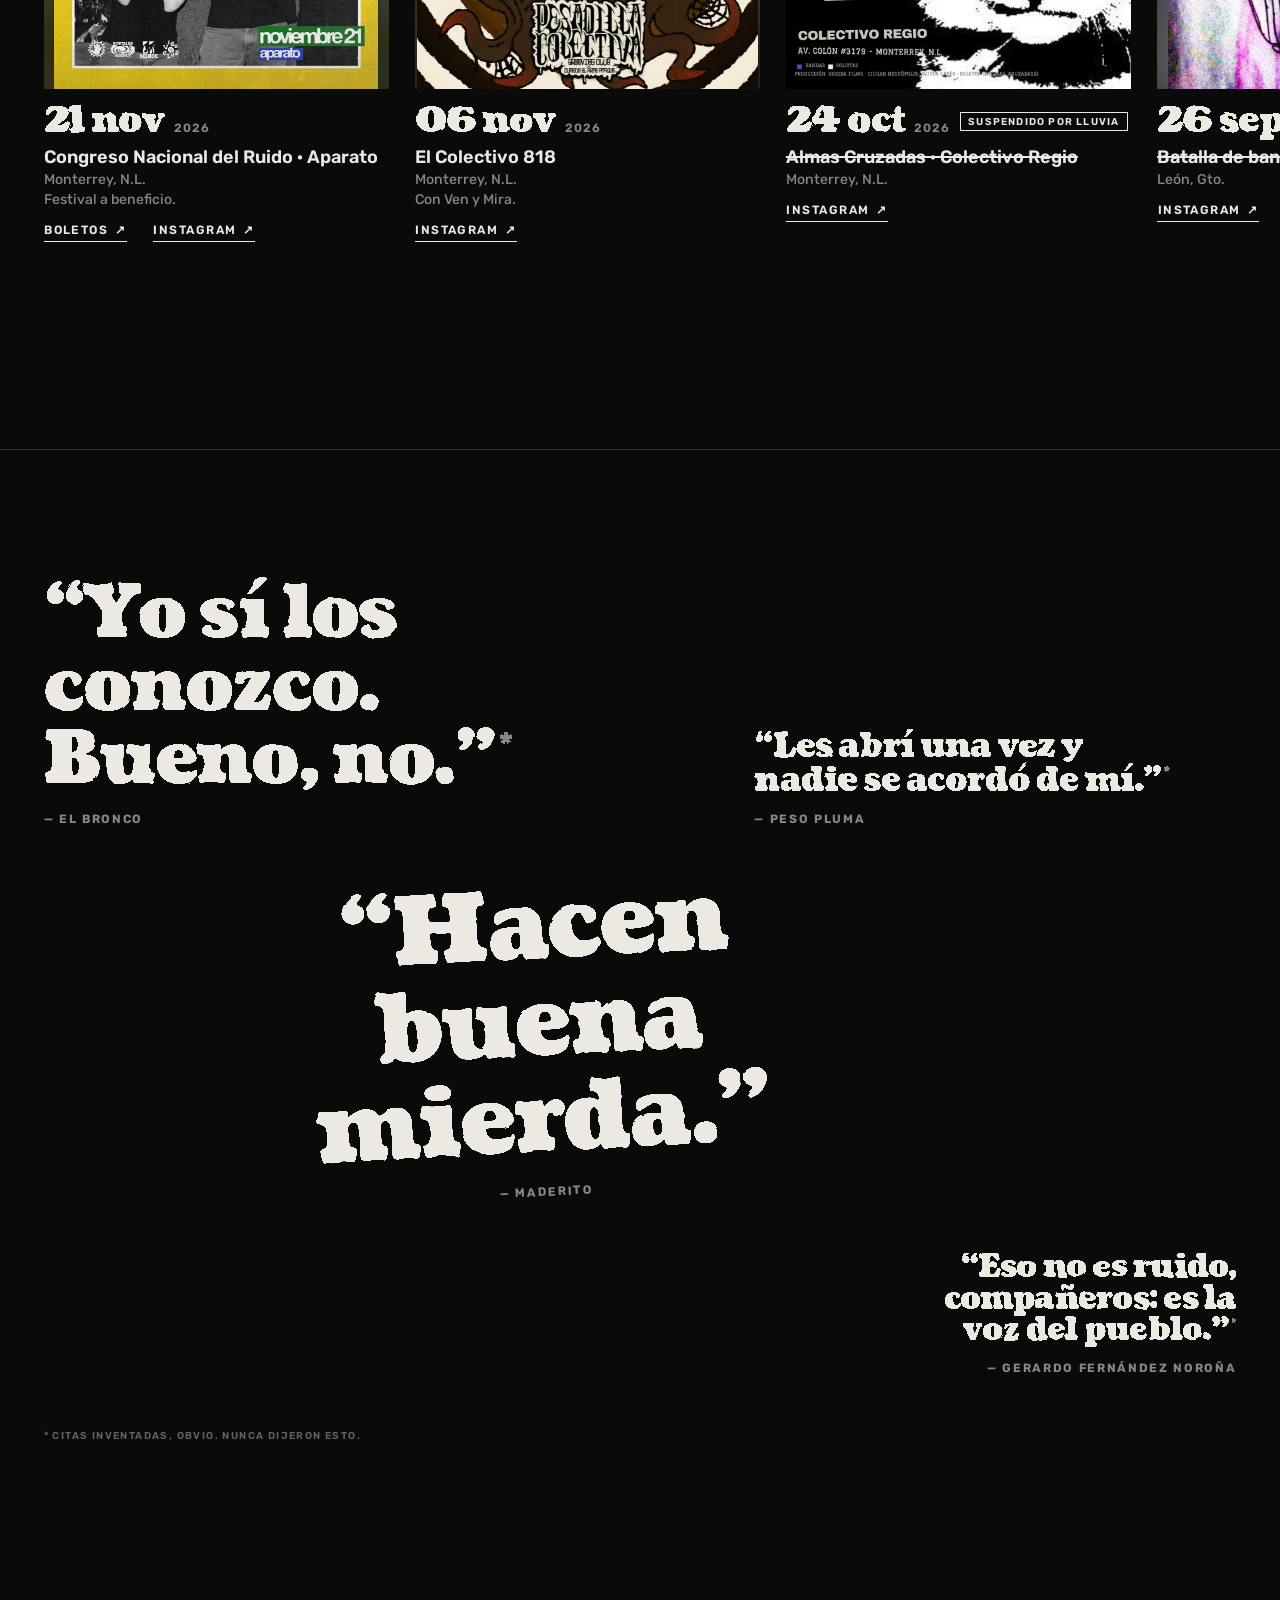
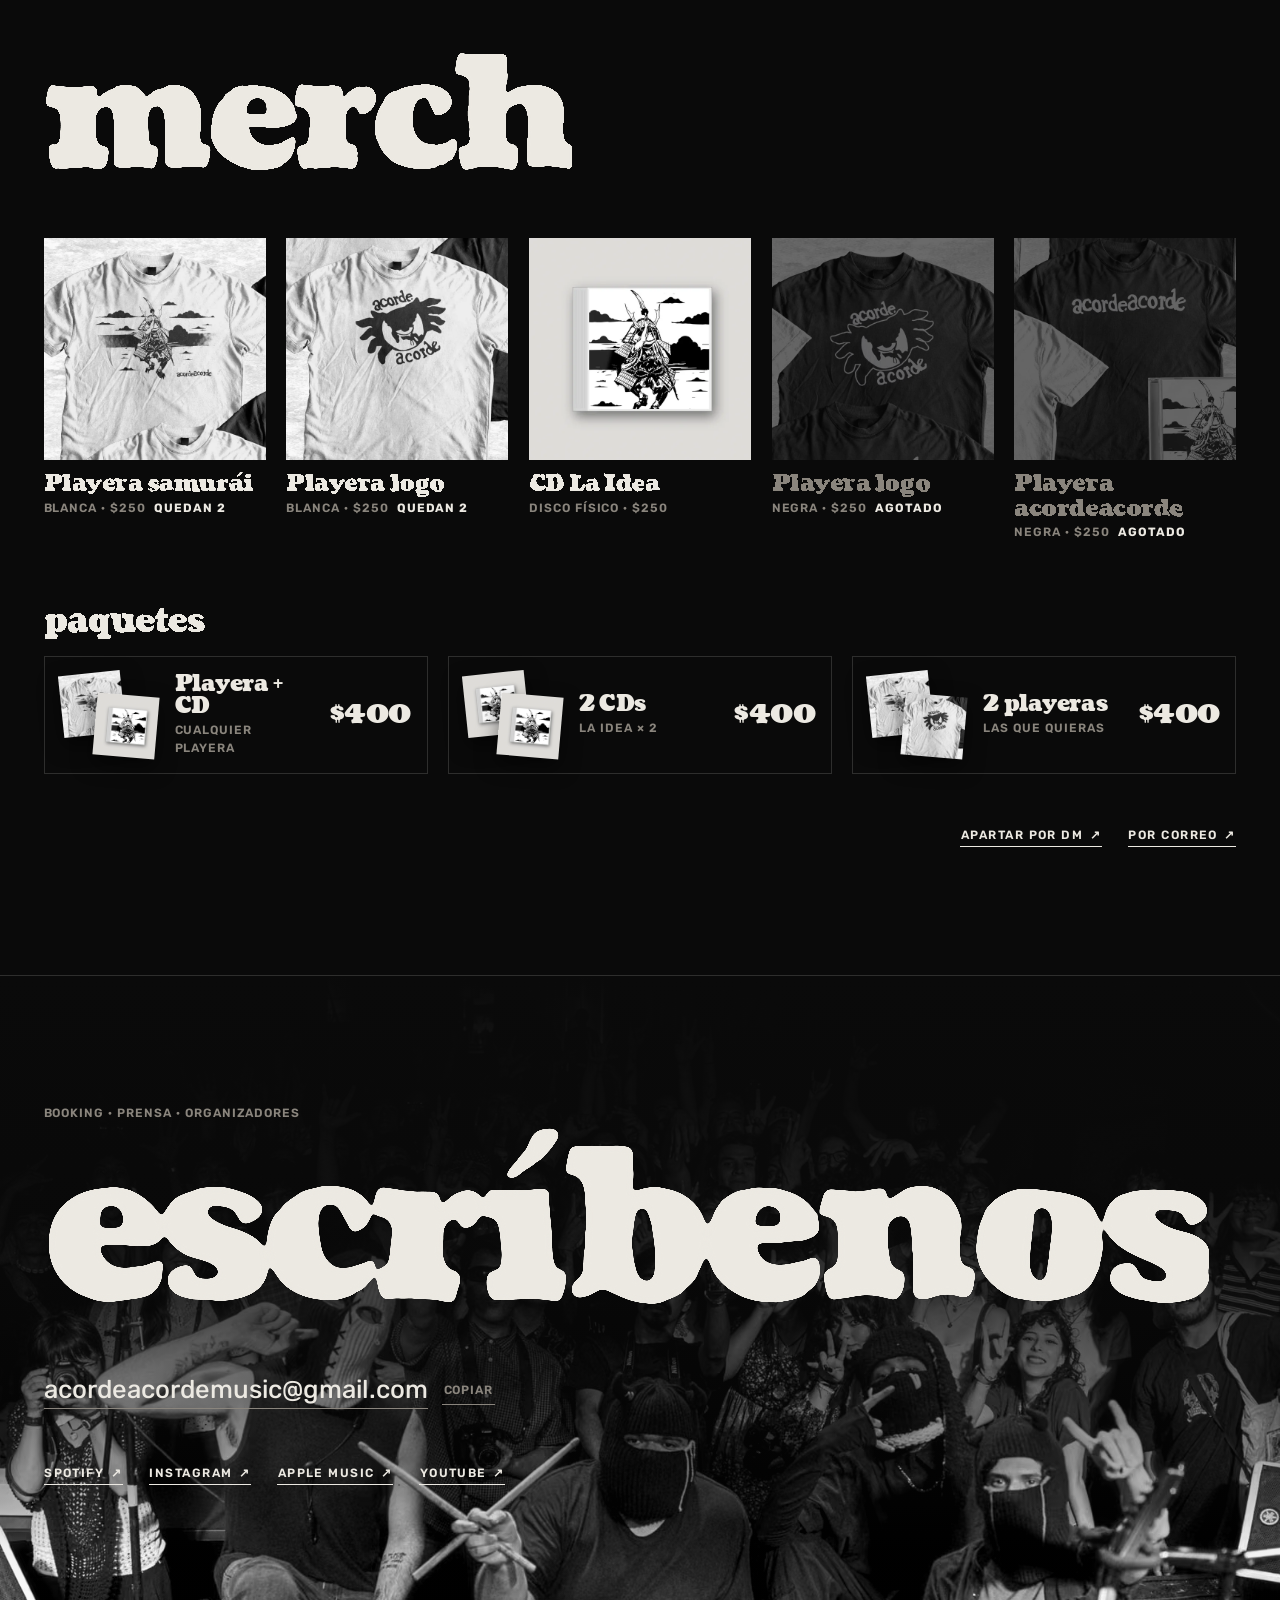
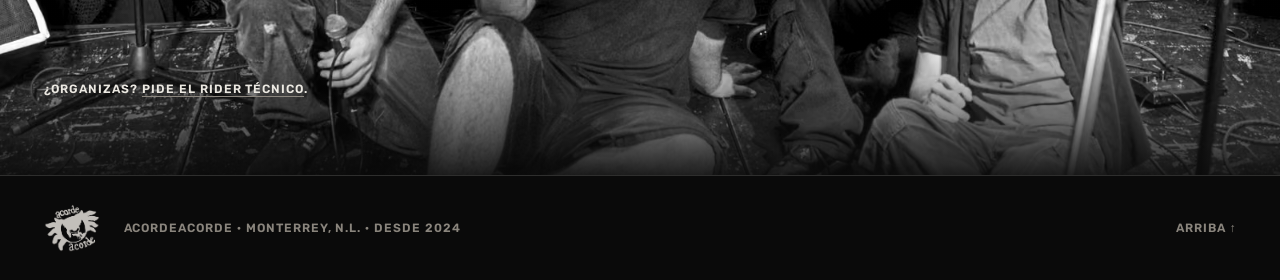
==== commit ab4effbe: "Citas como frases de prensa en vez de cinta, con nota al pie Co-Authored-By: Claude Opus 5.5 <norepl" ====
--- a/index.html
+++ b/index.html
@@ -157,19 +157,14 @@
       </div>
     </section>
 
-    <!-- ============ RUMORES (ficción declarada) ============ -->
-    <div class="rumor" role="note" aria-label="Citas inventadas (ficción)">
-      <div class="rumor__pista">
-        <span><b>Cita inventada</b> “Yo sí los conozco. Bueno, no.” — El Bronco</span><i aria-hidden="true">✕</i>
-        <span><b>Cita inventada</b> “Les abrí una vez y nadie se acordó de mí.” — Peso Pluma</span><i aria-hidden="true">✕</i>
-        <span><b>Cita inventada</b> “Eso no es ruido, compañeros: es la voz del pueblo.” — Gerardo Fernández Noroña</span><i aria-hidden="true">✕</i>
-        <span>“Hacen buena mierda” — Maderito</span><i aria-hidden="true">✕</i>
-        <span aria-hidden="true"><b>Cita inventada</b> “Yo sí los conozco. Bueno, no.” — El Bronco</span><i aria-hidden="true">✕</i>
-        <span aria-hidden="true"><b>Cita inventada</b> “Les abrí una vez y nadie se acordó de mí.” — Peso Pluma</span><i aria-hidden="true">✕</i>
-        <span aria-hidden="true"><b>Cita inventada</b> “Eso no es ruido, compañeros: es la voz del pueblo.” — Gerardo Fernández Noroña</span><i aria-hidden="true">✕</i>
-        <span aria-hidden="true">“Hacen buena mierda” — Maderito</span><i aria-hidden="true">✕</i>
-      </div>
-    </div>
+    <!-- ============ LO QUE DICEN (citas inventadas; la nota al pie lo aclara) ============ -->
+    <section class="dicen" aria-label="Lo que dicen de acordeacorde">
+      <figure class="cita cita--1"><blockquote>“Yo sí los conozco. Bueno, no.”<sup aria-hidden="true">*</sup></blockquote><figcaption>— El Bronco</figcaption></figure>
+      <figure class="cita cita--2"><blockquote>“Les abrí una vez y nadie se acordó de mí.”<sup aria-hidden="true">*</sup></blockquote><figcaption>— Peso Pluma</figcaption></figure>
+      <figure class="cita cita--3"><blockquote>“Hacen buena mierda.”</blockquote><figcaption>— Maderito</figcaption></figure>
+      <figure class="cita cita--4"><blockquote>“Eso no es ruido, compañeros: es la voz del pueblo.”<sup aria-hidden="true">*</sup></blockquote><figcaption>— Gerardo Fernández Noroña</figcaption></figure>
+      <p class="dicen__nota mono">* Citas inventadas, obvio. Nunca dijeron esto.</p>
+    </section>
 
     <!-- ============ MERCH ============ -->
     <section class="merch" id="merch" aria-labelledby="merchT">
--- a/styles.css
+++ b/styles.css
@@ -721,3 +721,39 @@
   .sub__t { grid-column: 2; grid-row: 1; }
   .sub__m { display: none; }
 }
+
+/* =====================================================================
+   LO QUE DICEN — frases de prensa, como contraportada de disco
+   ===================================================================== */
+.dicen {
+  display: grid; grid-template-columns: repeat(12, 1fr); gap: clamp(28px, 4vw, 64px) clamp(16px, 2vw, 32px);
+  padding: clamp(70px, 10vw, 150px) var(--m) clamp(40px, 6vw, 80px); border-top: 1px solid var(--linea);
+}
+.cita { margin: 0; }
+.cita blockquote {
+  margin: 0; font-family: var(--logo); font-weight: 900; letter-spacing: -.025em; line-height: 1.02; filter: url(#tinta-s);
+  text-wrap: balance;
+}
+.cita sup { font-family: var(--sans); font-weight: 700; font-size: .5em; color: var(--gris); vertical-align: super; margin-left: .1em; }
+.cita figcaption { margin-top: 14px; font-family: var(--mono); font-weight: 700; font-size: 12px; letter-spacing: .14em; text-transform: uppercase; color: var(--gris); }
+.cita--1 { grid-column: 1 / span 7; }
+.cita--1 blockquote { font-size: clamp(38px, 5.6vw, 92px); }
+.cita--2 { grid-column: 8 / span 5; align-self: end; }
+.cita--2 blockquote { font-size: clamp(24px, 2.6vw, 40px); }
+.cita--3 { grid-column: 3 / span 6; text-align: center; transform: rotate(-3deg); }
+.cita--3 blockquote { font-size: clamp(46px, 7.4vw, 124px); }
+.cita--4 { grid-column: 8 / span 5; align-self: center; text-align: right; }
+.cita--4 blockquote { font-size: clamp(22px, 2.4vw, 36px); }
+.dicen__nota { grid-column: 1 / -1; margin: 0; font-size: 10px; letter-spacing: .14em; text-transform: uppercase; color: var(--gris); opacity: .7; }
+.js .cita { opacity: 0; transform: translateY(30px); transition: opacity .9s var(--ease), transform 1.1s var(--out); }
+.js .cita--3 { transform: translateY(30px) rotate(-3deg); }
+.js .cita.ve { opacity: 1; transform: none; }
+.js .cita--3.ve { transform: rotate(-3deg); }
+@media (max-width: 760px) {
+  .dicen { grid-template-columns: 1fr; gap: 40px; }
+  .cita--1, .cita--2, .cita--3, .cita--4 { grid-column: 1; }
+  .cita--2, .cita--4 { text-align: right; padding-left: 18%; }
+  .cita--3 { text-align: left; }
+  .cita--1 blockquote { font-size: 44px; } .cita--3 blockquote { font-size: 56px; }
+  .cita--2 blockquote, .cita--4 blockquote { font-size: 26px; }
+}
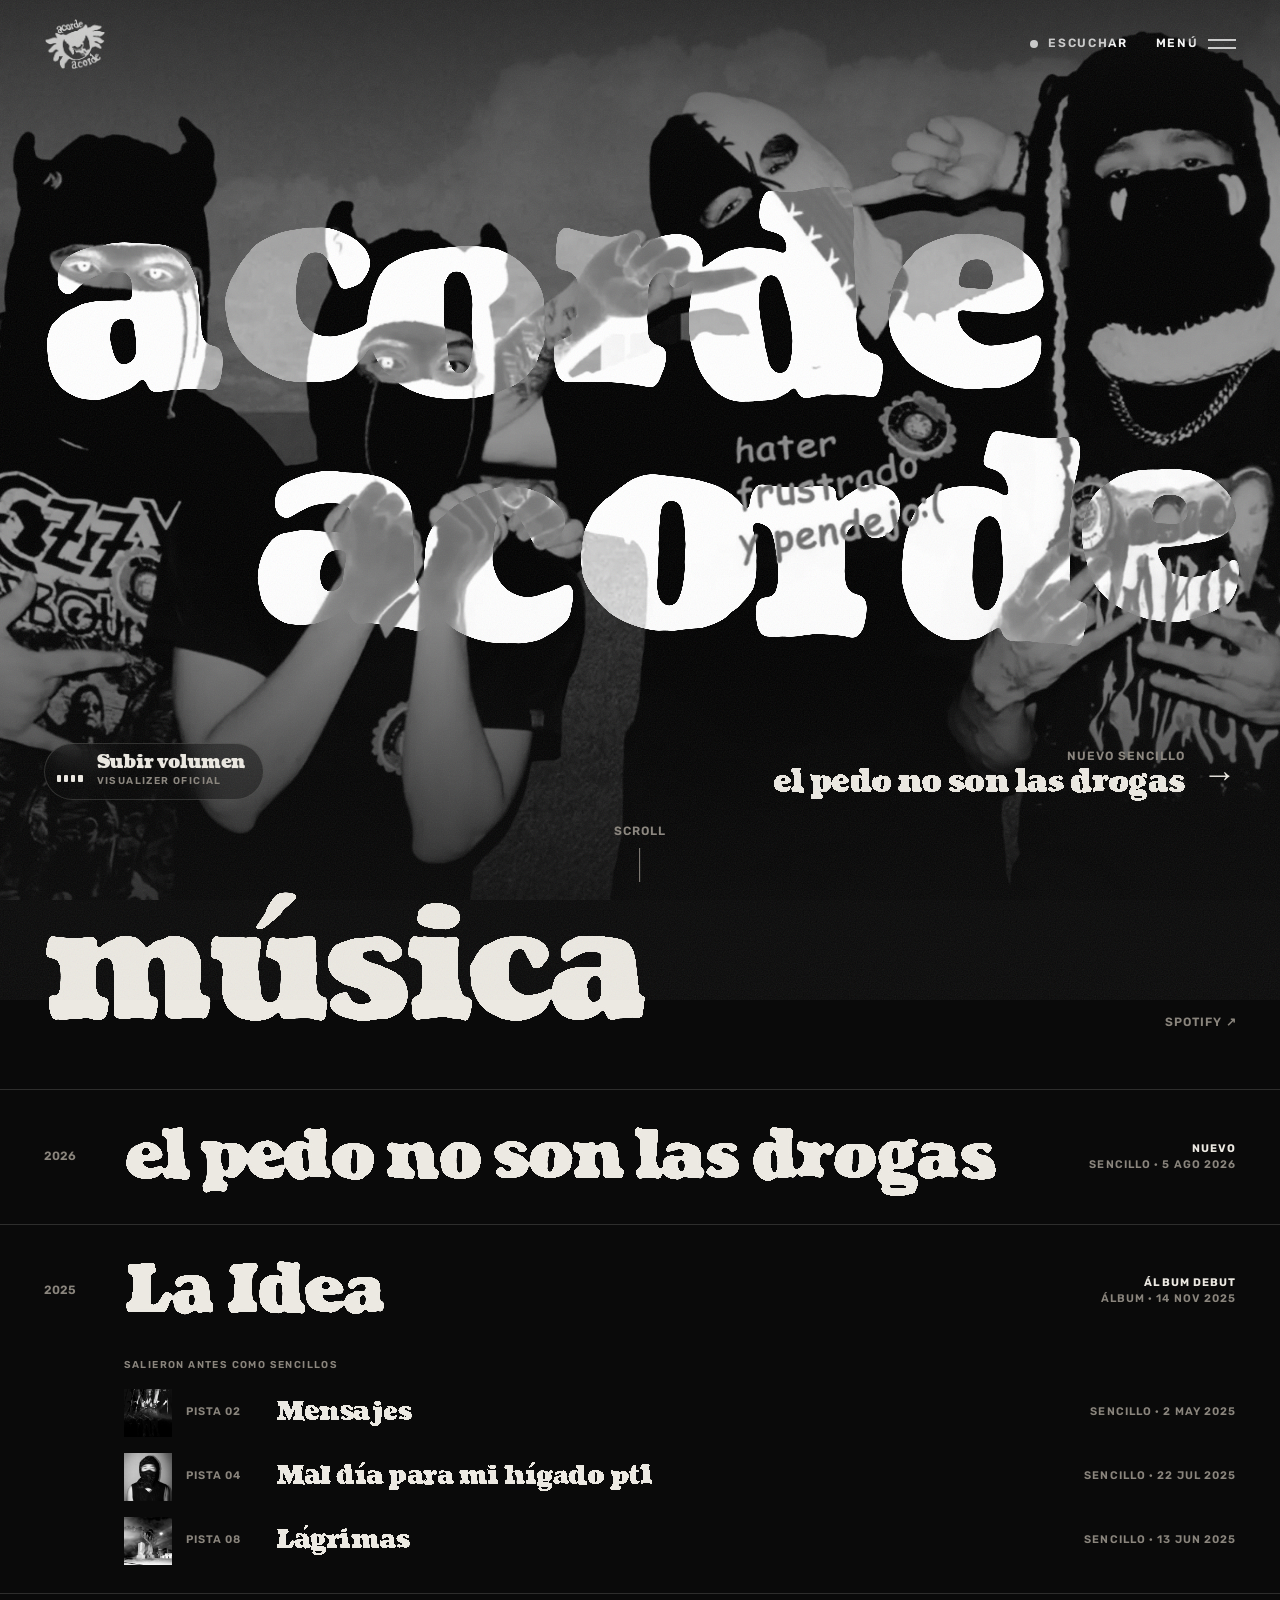
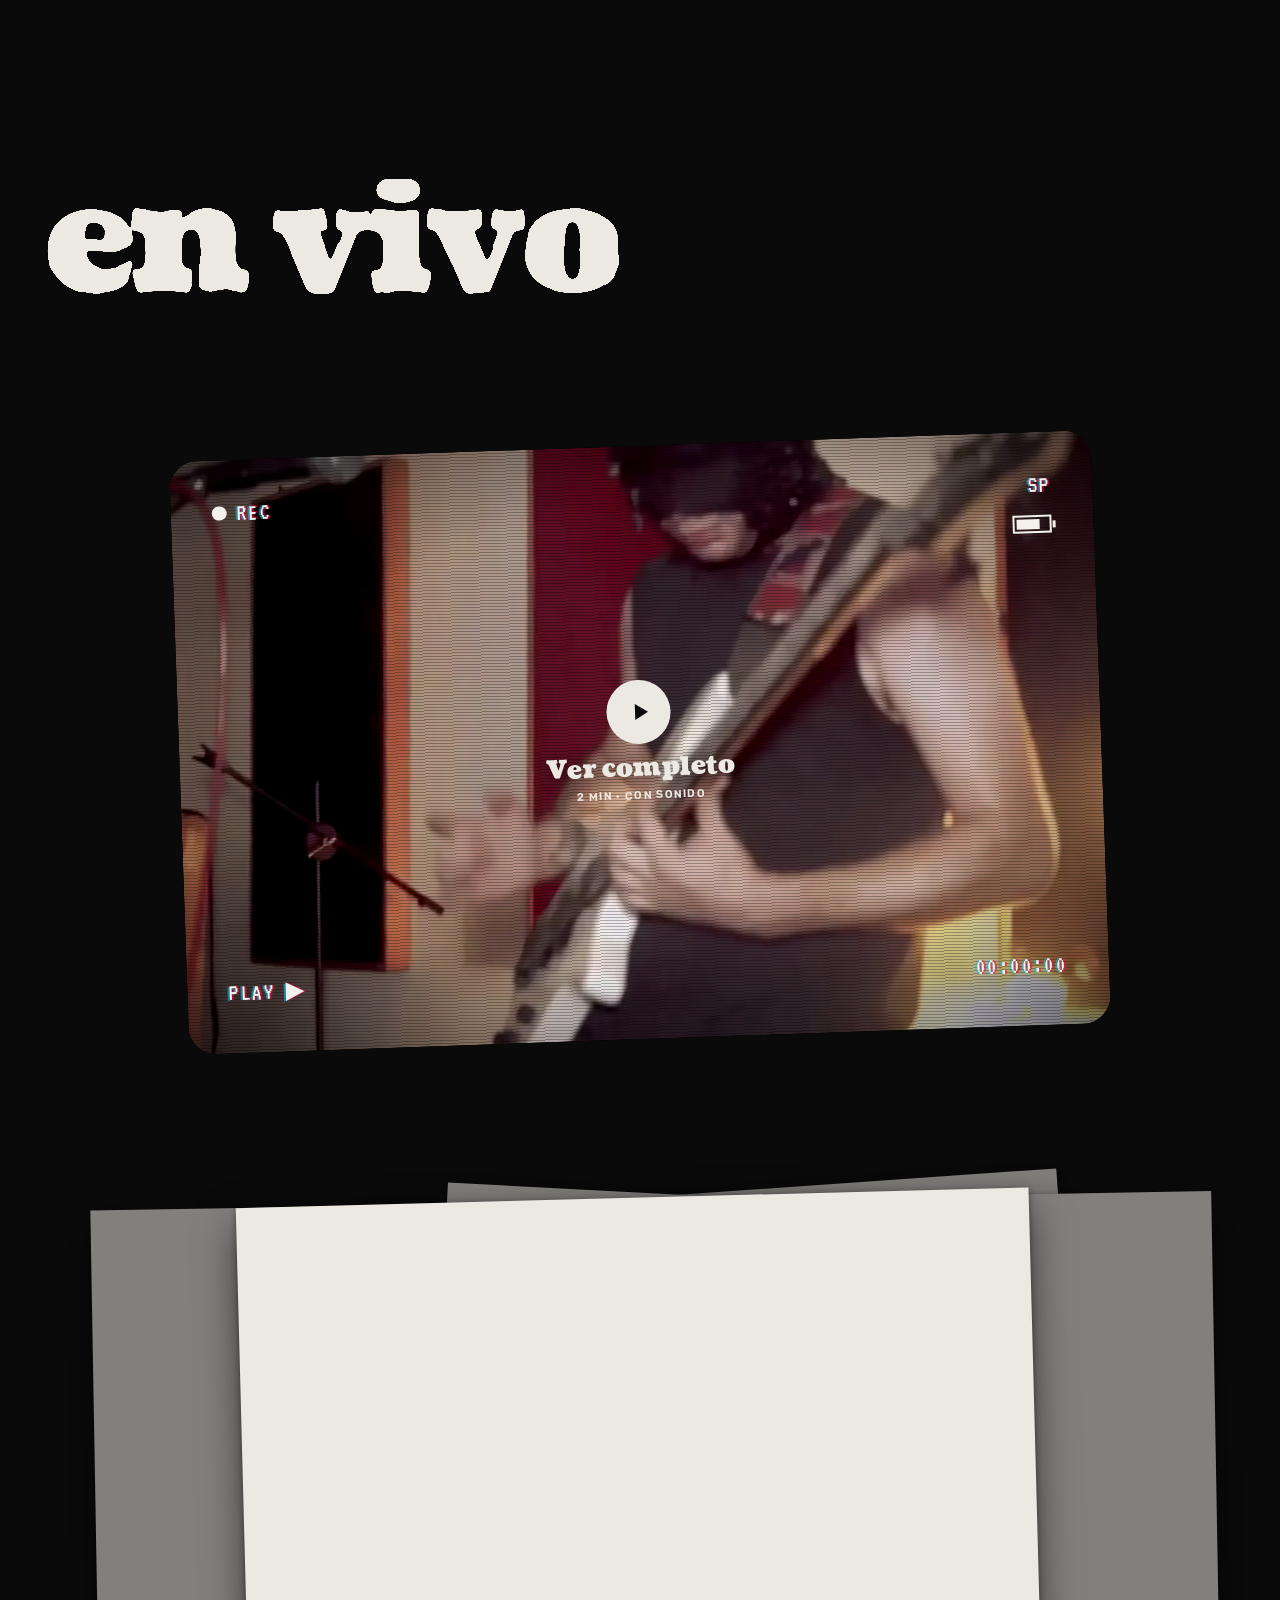
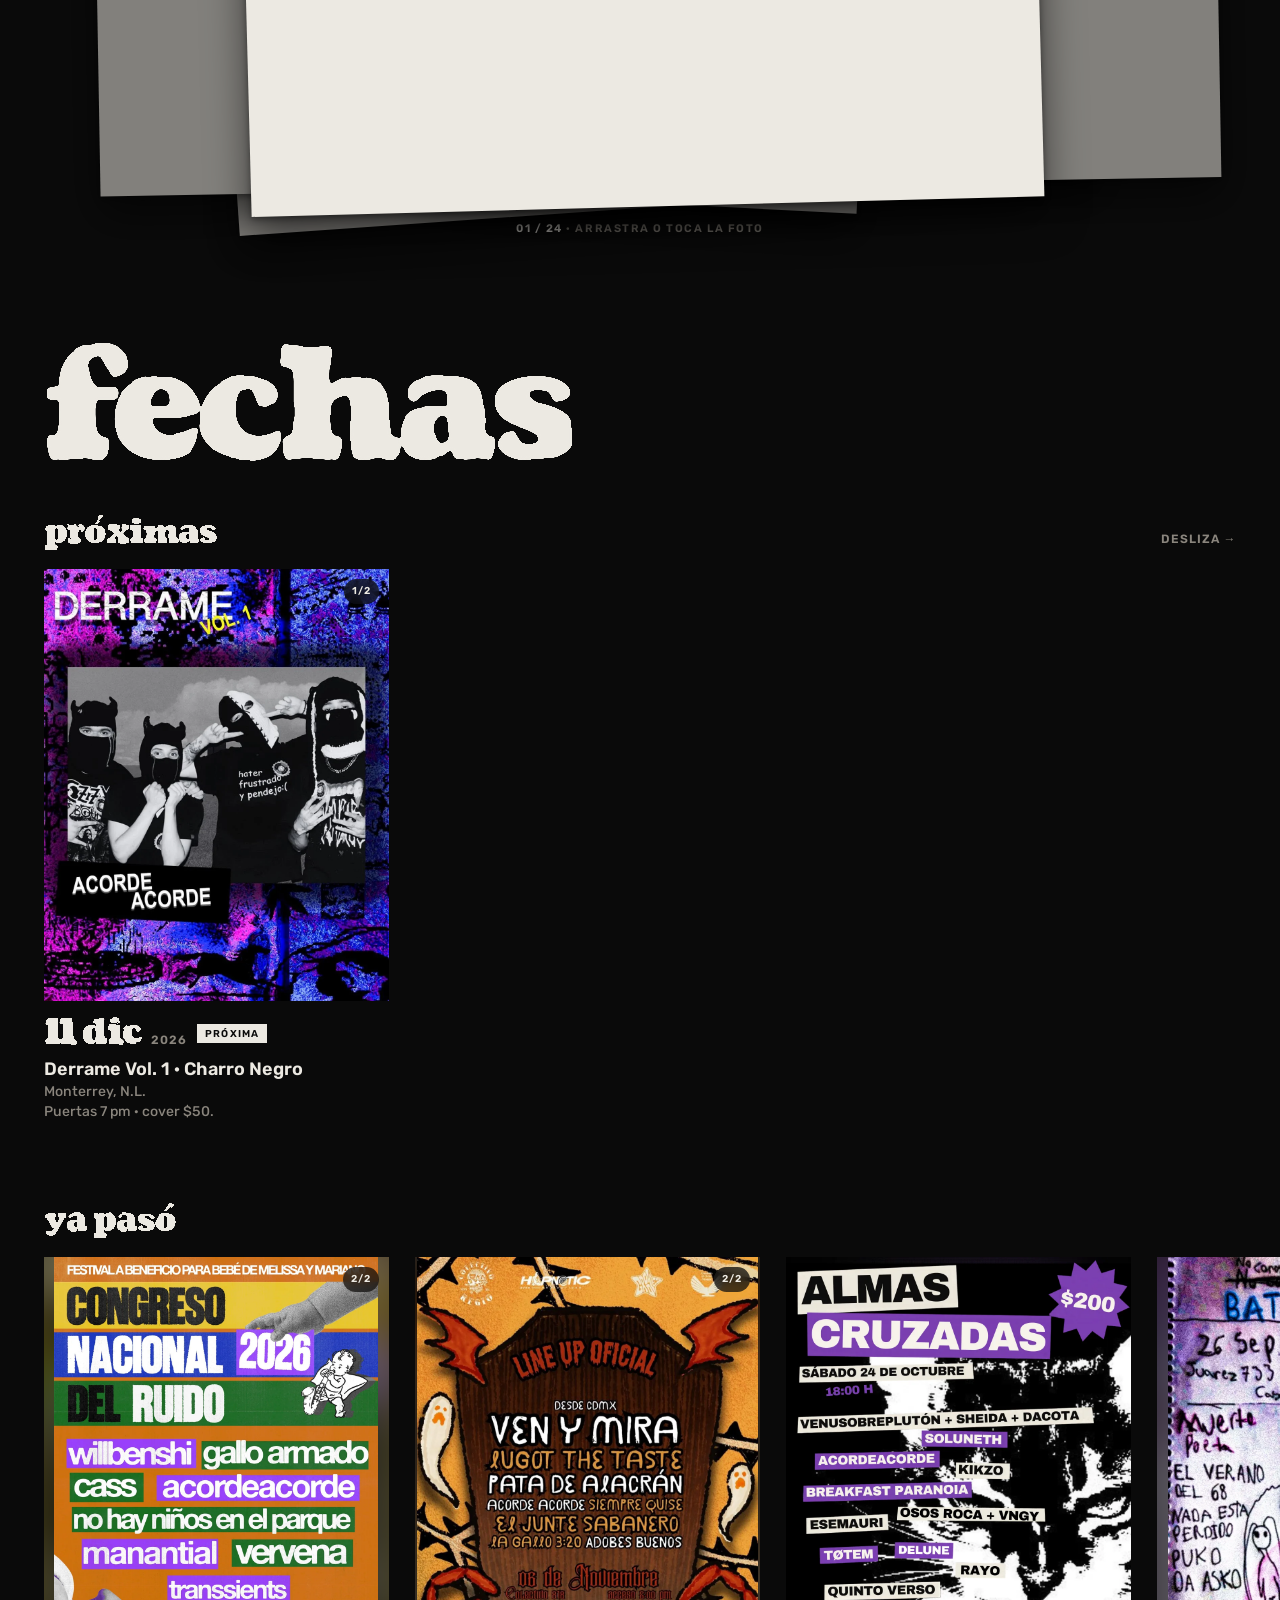
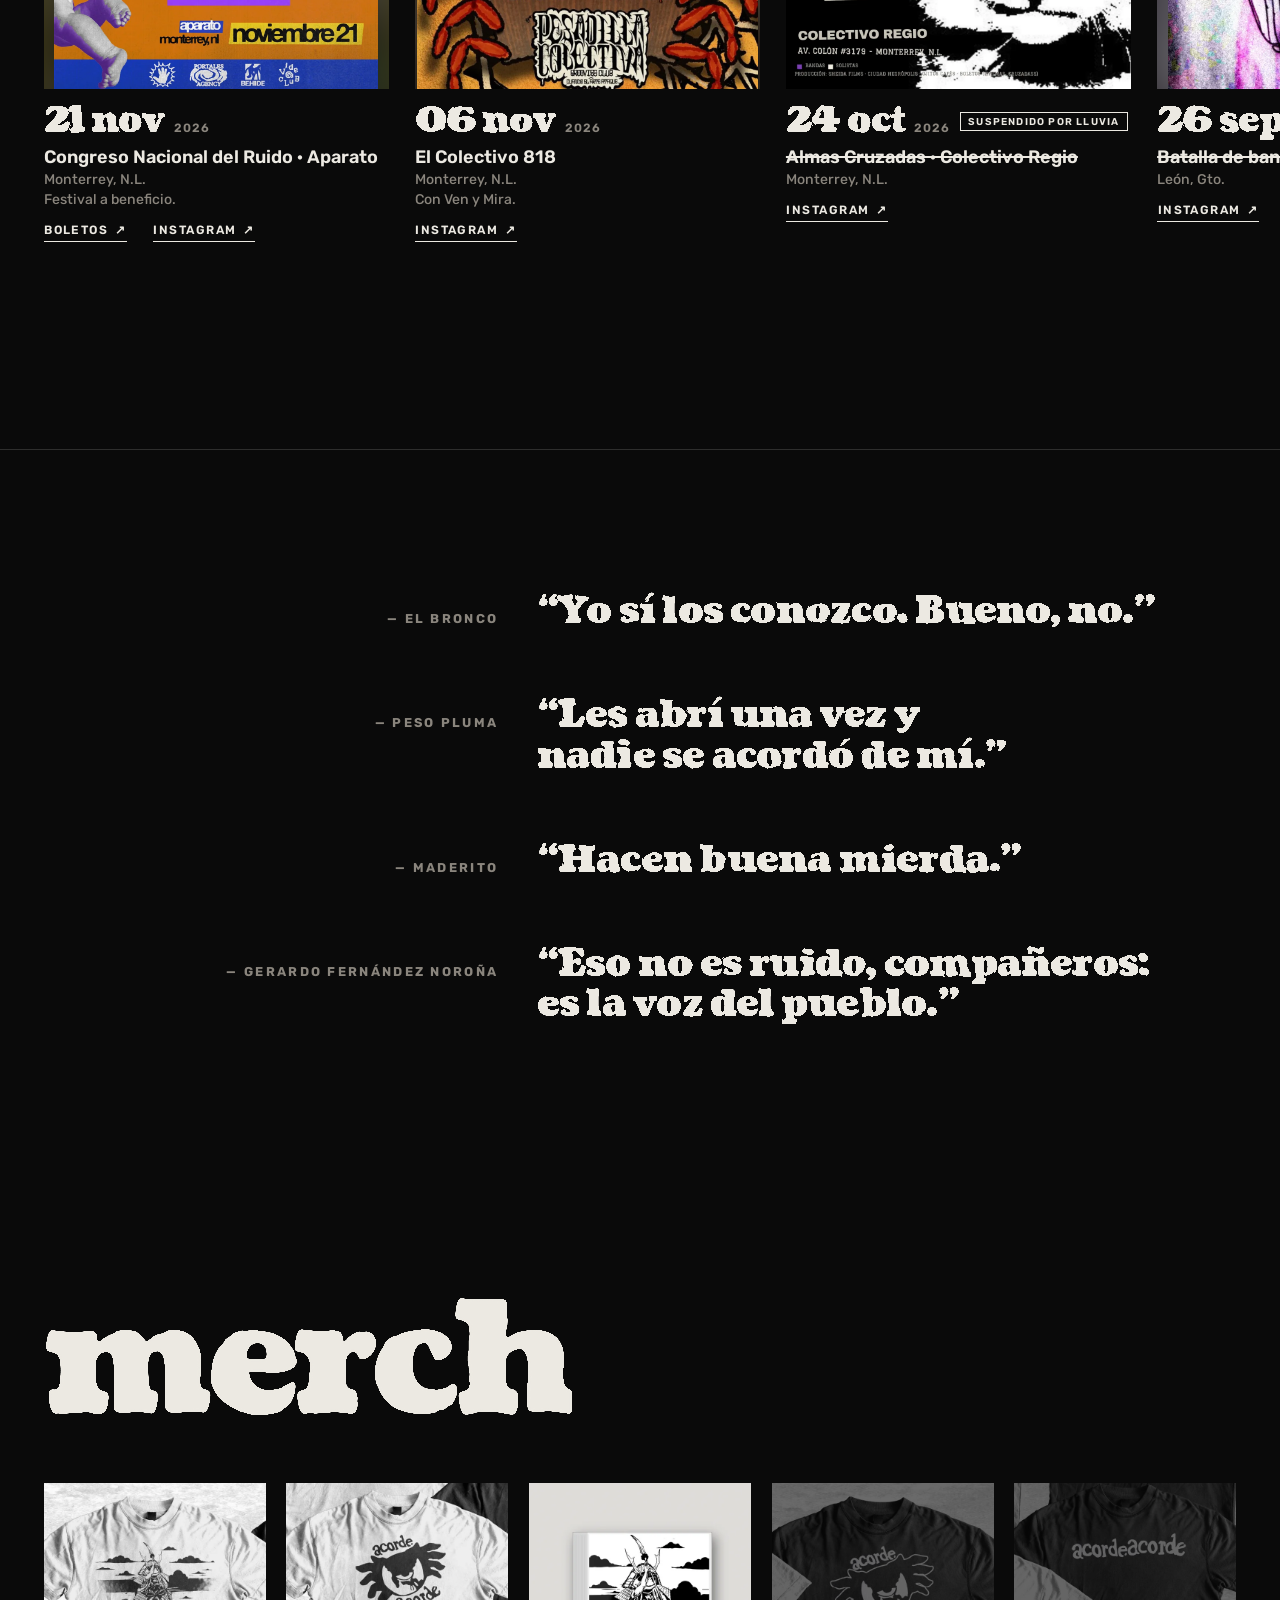
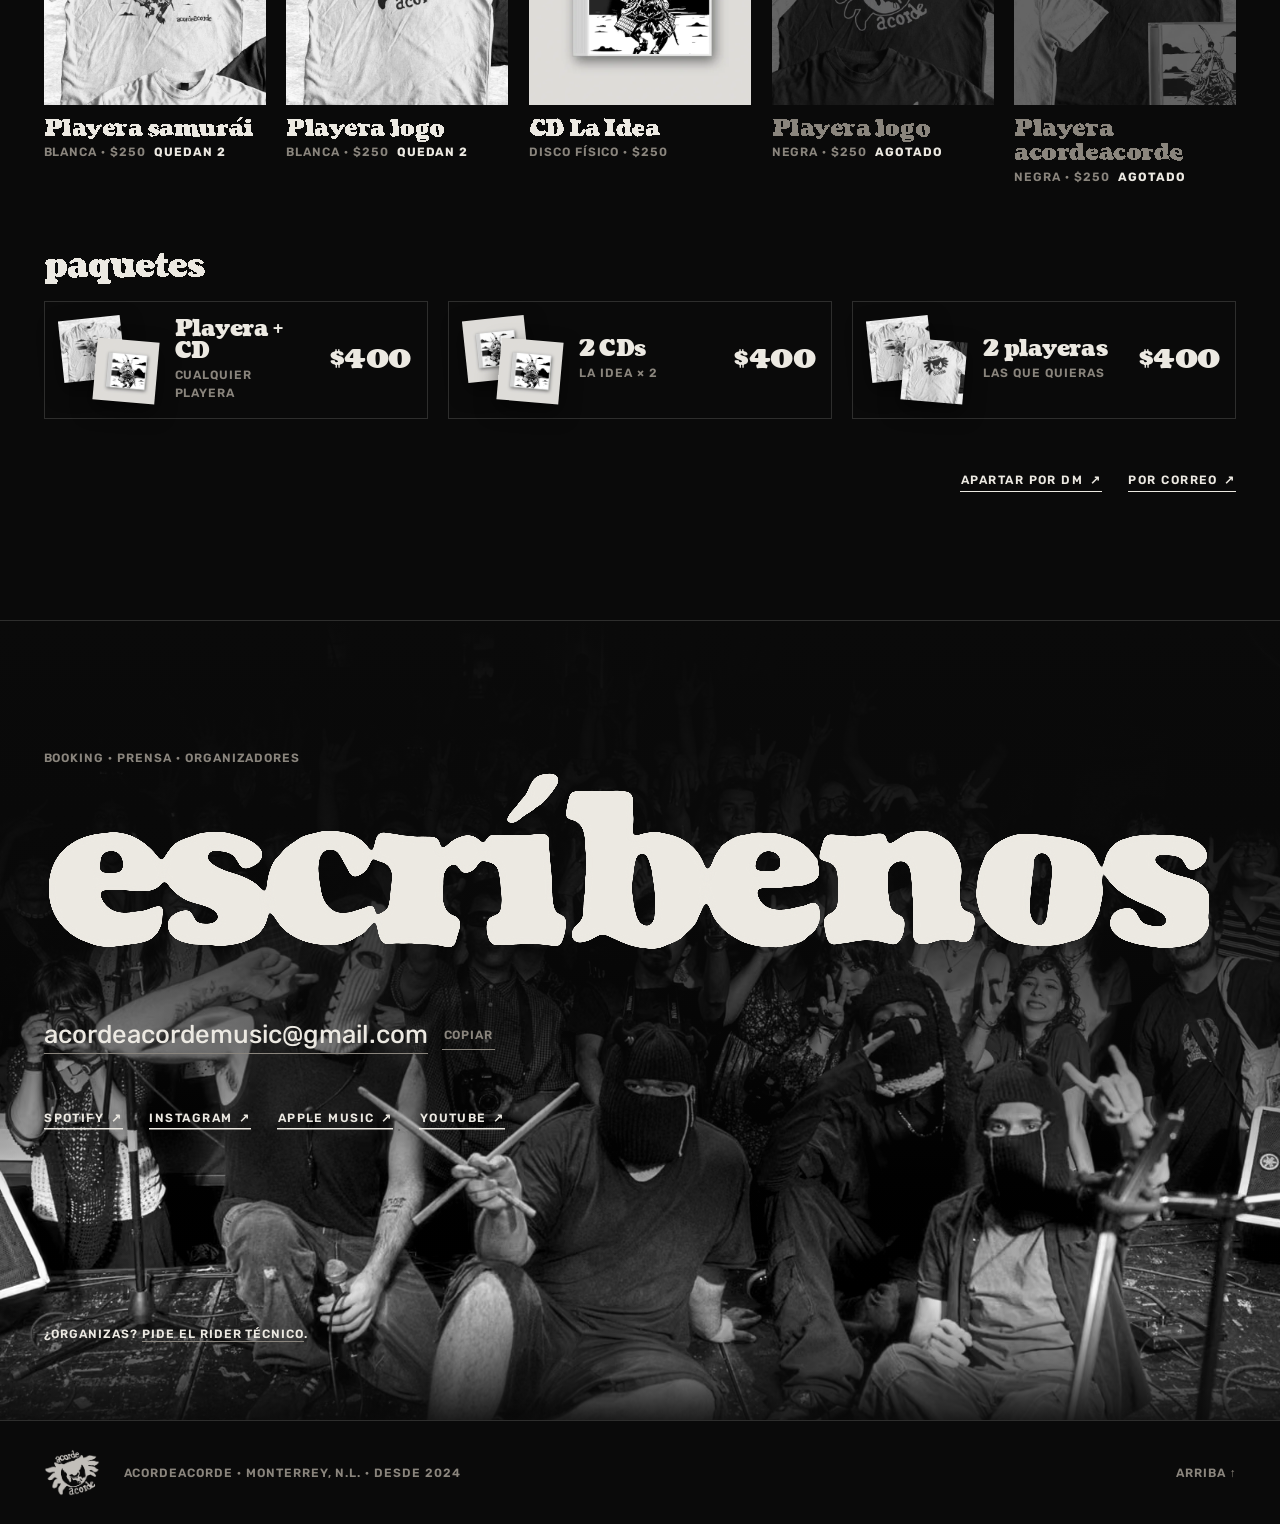
==== commit b9690468: "Citas como créditos de película, centradas y parejas Co-Authored-By: Claude Opus 5.5 <noreply@anthro" ====
--- a/index.html
+++ b/index.html
@@ -157,13 +157,12 @@
       </div>
     </section>
 
-    <!-- ============ LO QUE DICEN (citas inventadas; la nota al pie lo aclara) ============ -->
+    <!-- ============ LO QUE DICEN (citas de broma, estilo créditos de película) ============ -->
     <section class="dicen" aria-label="Lo que dicen de acordeacorde">
-      <figure class="cita cita--1"><blockquote>“Yo sí los conozco. Bueno, no.”<sup aria-hidden="true">*</sup></blockquote><figcaption>— El Bronco</figcaption></figure>
-      <figure class="cita cita--2"><blockquote>“Les abrí una vez y nadie se acordó de mí.”<sup aria-hidden="true">*</sup></blockquote><figcaption>— Peso Pluma</figcaption></figure>
+      <figure class="cita cita--1"><blockquote>“Yo sí los conozco. Bueno, no.”</blockquote><figcaption>— El Bronco</figcaption></figure>
+      <figure class="cita cita--2"><blockquote>“Les abrí una vez y nadie se acordó de mí.”</blockquote><figcaption>— Peso Pluma</figcaption></figure>
       <figure class="cita cita--3"><blockquote>“Hacen buena mierda.”</blockquote><figcaption>— Maderito</figcaption></figure>
-      <figure class="cita cita--4"><blockquote>“Eso no es ruido, compañeros: es la voz del pueblo.”<sup aria-hidden="true">*</sup></blockquote><figcaption>— Gerardo Fernández Noroña</figcaption></figure>
-      <p class="dicen__nota mono">* Citas inventadas, obvio. Nunca dijeron esto.</p>
+      <figure class="cita cita--4"><blockquote>“Eso no es ruido, compañeros: es la voz del pueblo.”</blockquote><figcaption>— Gerardo Fernández Noroña</figcaption></figure>
     </section>
 
     <!-- ============ MERCH ============ -->
--- a/styles.css
+++ b/styles.css
@@ -723,37 +723,31 @@
 }
 
 /* =====================================================================
-   LO QUE DICEN — frases de prensa, como contraportada de disco
+   LO QUE DICEN — como créditos de película: quién a un lado, qué dijo al otro
    ===================================================================== */
 .dicen {
-  display: grid; grid-template-columns: repeat(12, 1fr); gap: clamp(28px, 4vw, 64px) clamp(16px, 2vw, 32px);
-  padding: clamp(70px, 10vw, 150px) var(--m) clamp(40px, 6vw, 80px); border-top: 1px solid var(--linea);
-}
-.cita { margin: 0; }
+  display: grid; justify-items: center; gap: clamp(36px, 5vw, 72px);
+  padding: clamp(80px, 11vw, 160px) var(--m); border-top: 1px solid var(--linea);
+}
+.cita {
+  margin: 0; width: min(1100px, 100%);
+  display: grid; grid-template-columns: 1fr 1.6fr; align-items: baseline; gap: 0 clamp(20px, 3vw, 48px);
+}
+.cita figcaption {
+  grid-column: 1; grid-row: 1; text-align: right;
+  font-family: var(--mono); font-weight: 700; font-size: clamp(11px, 1vw, 13px); letter-spacing: .18em; text-transform: uppercase; color: var(--gris);
+}
 .cita blockquote {
-  margin: 0; font-family: var(--logo); font-weight: 900; letter-spacing: -.025em; line-height: 1.02; filter: url(#tinta-s);
-  text-wrap: balance;
-}
-.cita sup { font-family: var(--sans); font-weight: 700; font-size: .5em; color: var(--gris); vertical-align: super; margin-left: .1em; }
-.cita figcaption { margin-top: 14px; font-family: var(--mono); font-weight: 700; font-size: 12px; letter-spacing: .14em; text-transform: uppercase; color: var(--gris); }
-.cita--1 { grid-column: 1 / span 7; }
-.cita--1 blockquote { font-size: clamp(38px, 5.6vw, 92px); }
-.cita--2 { grid-column: 8 / span 5; align-self: end; }
-.cita--2 blockquote { font-size: clamp(24px, 2.6vw, 40px); }
-.cita--3 { grid-column: 3 / span 6; text-align: center; transform: rotate(-3deg); }
-.cita--3 blockquote { font-size: clamp(46px, 7.4vw, 124px); }
-.cita--4 { grid-column: 8 / span 5; align-self: center; text-align: right; }
-.cita--4 blockquote { font-size: clamp(22px, 2.4vw, 36px); }
-.dicen__nota { grid-column: 1 / -1; margin: 0; font-size: 10px; letter-spacing: .14em; text-transform: uppercase; color: var(--gris); opacity: .7; }
-.js .cita { opacity: 0; transform: translateY(30px); transition: opacity .9s var(--ease), transform 1.1s var(--out); }
-.js .cita--3 { transform: translateY(30px) rotate(-3deg); }
+  grid-column: 2; grid-row: 1; margin: 0; text-align: left;
+  font-family: var(--logo); font-weight: 900; font-size: clamp(26px, 3vw, 46px); line-height: 1.05; letter-spacing: -.02em;
+  filter: url(#tinta-s); text-wrap: balance;
+}
+.js .cita { opacity: 0; transform: translateY(24px); transition: opacity .9s var(--ease), transform 1.1s var(--out); }
 .js .cita.ve { opacity: 1; transform: none; }
-.js .cita--3.ve { transform: rotate(-3deg); }
-@media (max-width: 760px) {
-  .dicen { grid-template-columns: 1fr; gap: 40px; }
-  .cita--1, .cita--2, .cita--3, .cita--4 { grid-column: 1; }
-  .cita--2, .cita--4 { text-align: right; padding-left: 18%; }
-  .cita--3 { text-align: left; }
-  .cita--1 blockquote { font-size: 44px; } .cita--3 blockquote { font-size: 56px; }
-  .cita--2 blockquote, .cita--4 blockquote { font-size: 26px; }
-}
+@media (max-width: 760px) {
+  .dicen { gap: 44px; }
+  .cita { grid-template-columns: 1fr; text-align: center; gap: 10px; }
+  .cita figcaption, .cita blockquote { grid-column: 1; text-align: center; }
+  .cita figcaption { grid-row: 2; }
+  .cita blockquote { font-size: 30px; }
+}
